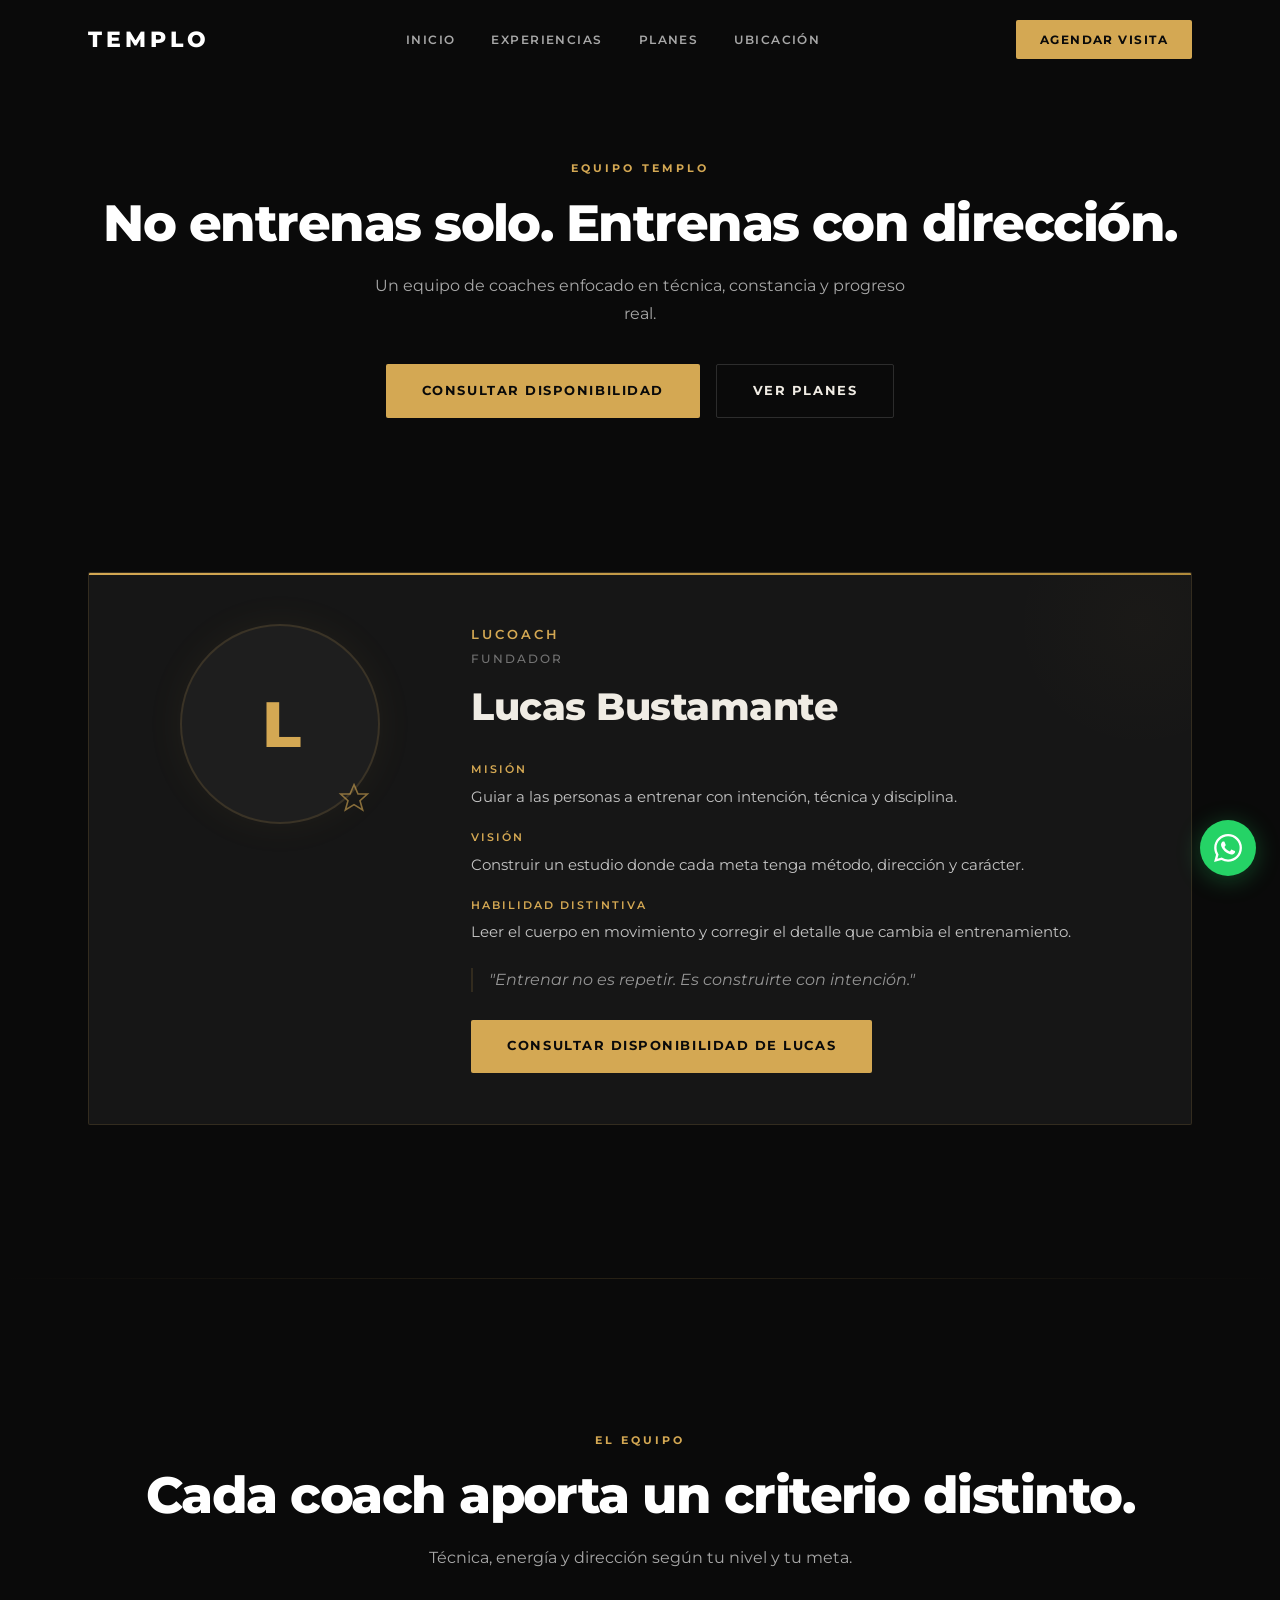
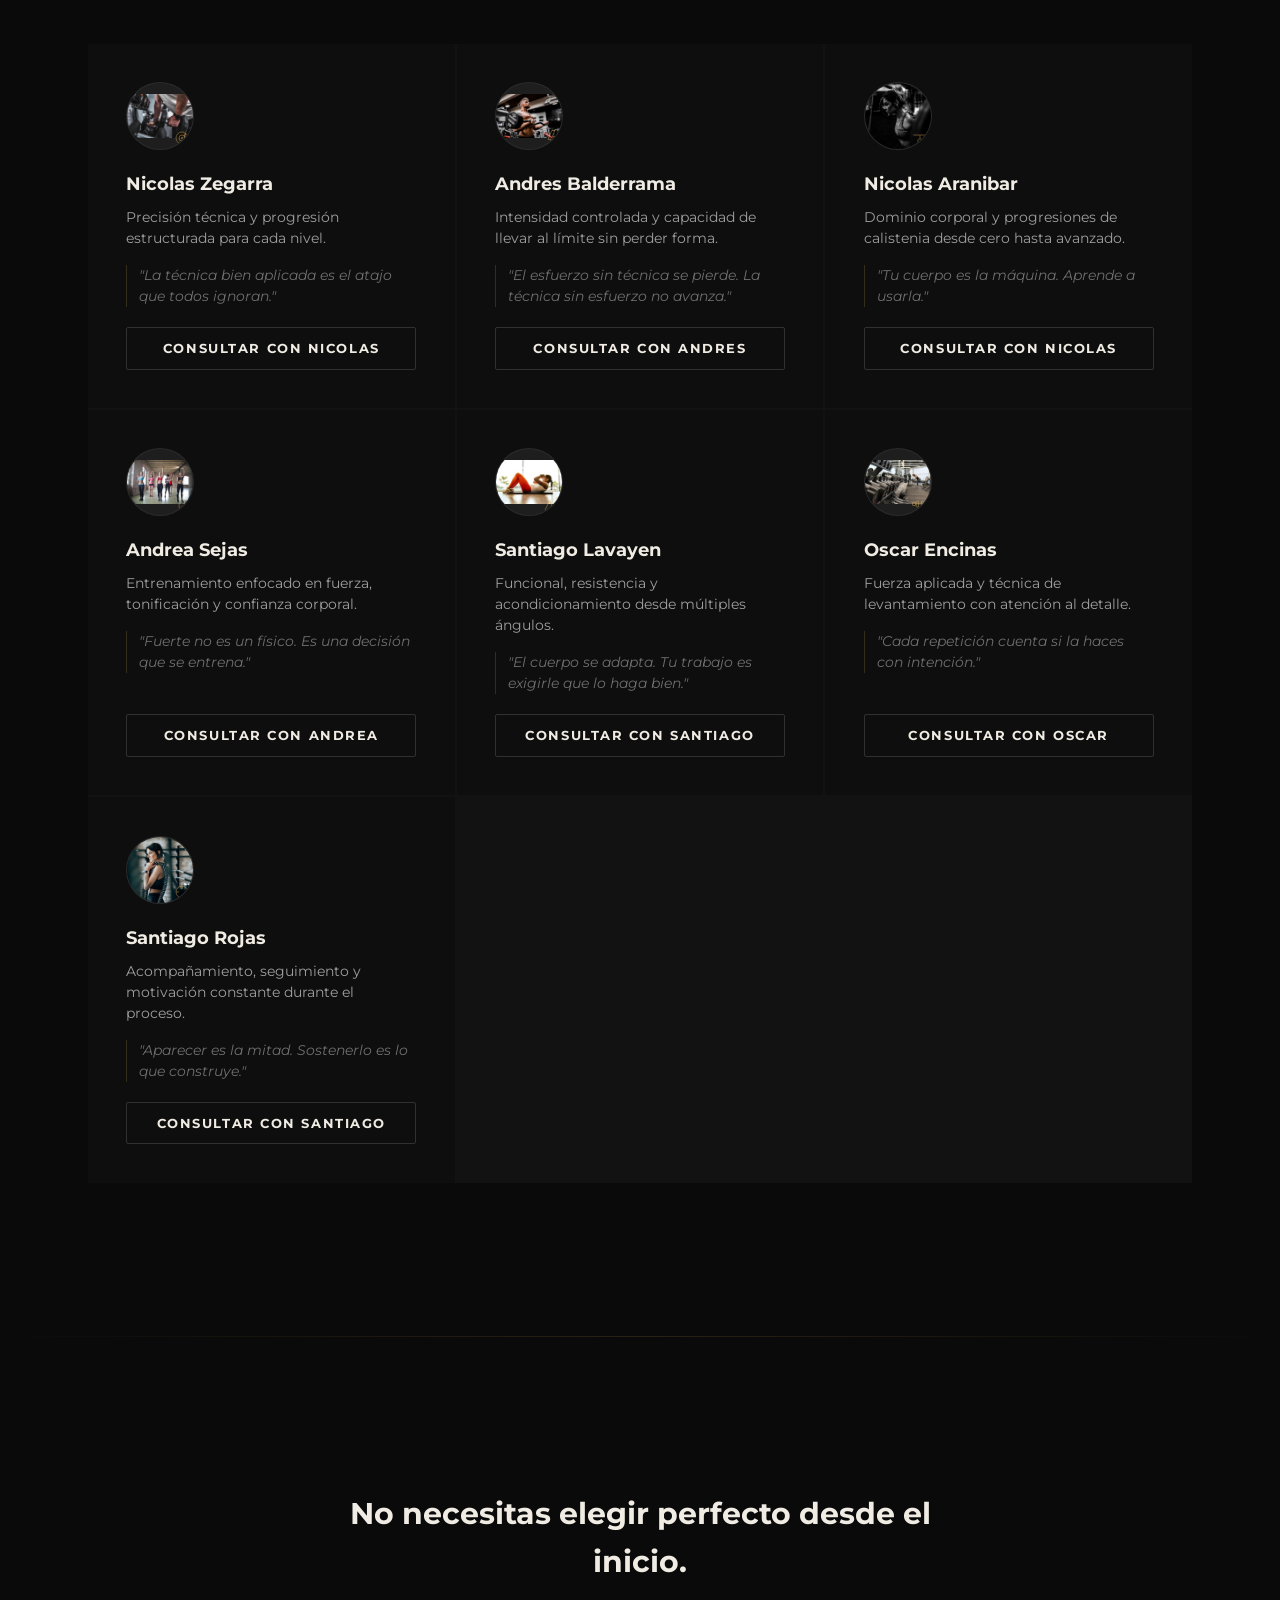
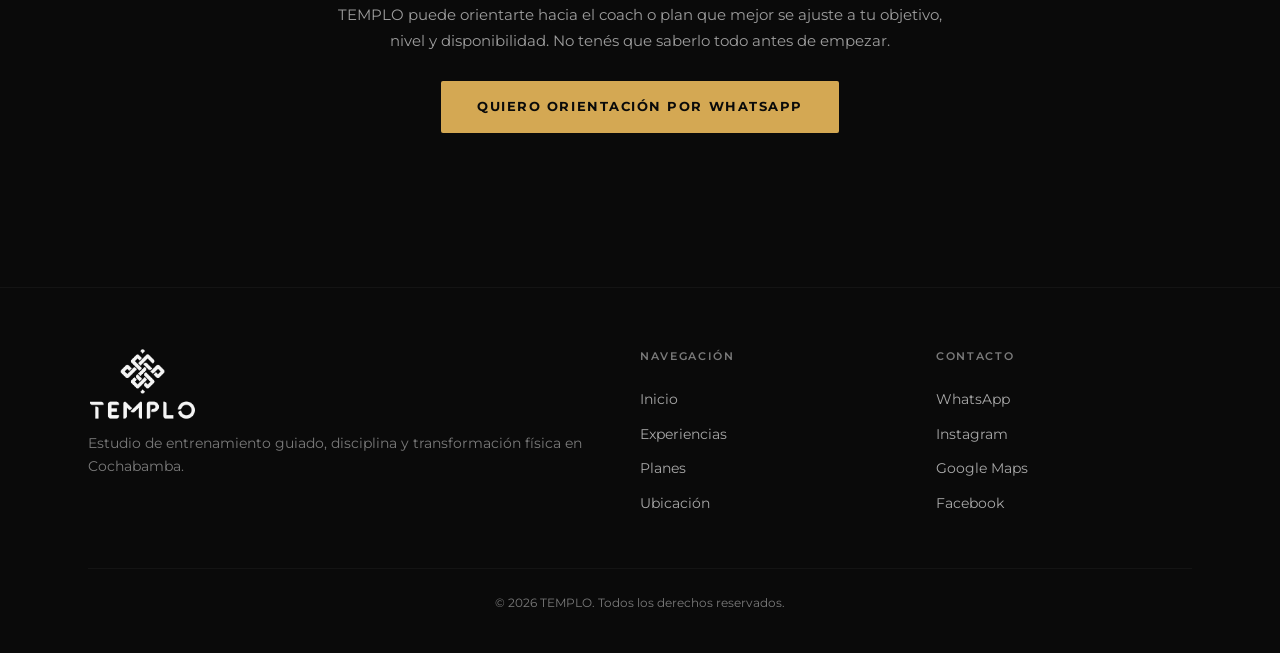
==== coaches/index.html @ c285958f "Phase 2B: create /coaches/ page, compress homepage coaches into teaser - Created coaches/index.html " ====
<!DOCTYPE html>
<html lang="es">
<head>
  <meta charset="UTF-8">
  <meta name="viewport" content="width=device-width, initial-scale=1.0">
  <title>TEMPLO — Coaches y Equipo de Entrenamiento en Cochabamba</title>
  <meta name="description" content="Conoce al equipo de coaches de TEMPLO: guía, técnica y entrenamiento con dirección para Power Plate, calistenia, fuerza y programas enfocados en Cochabamba.">
  <meta property="og:title" content="TEMPLO — Coaches y Equipo de Entrenamiento en Cochabamba">
  <meta property="og:description" content="Guía, técnica y entrenamiento con dirección. Conoce al equipo de coaches de TEMPLO en Cochabamba.">
  <meta property="og:type" content="website">
  <meta property="og:image" content="../assets/BUDDHA-og.webp">
  <meta property="og:url" content="https://templo-website-qbw5.vercel.app/coaches/">
  <meta name="theme-color" content="#0a0a0a">
  <link rel="icon" href="../assets/favicon.ico" sizes="any">
  <link rel="icon" type="image/png" sizes="32x32" href="../assets/favicon-32.png?v=3">
  <link rel="icon" type="image/png" sizes="16x16" href="../assets/favicon-16.png?v=3">
  <link rel="icon" type="image/svg+xml" href="../assets/favicon.svg?v=3">
  <link rel="apple-touch-icon" sizes="180x180" href="../assets/apple-touch-icon.png?v=3">
  <link rel="preconnect" href="https://fonts.googleapis.com">
  <link rel="preconnect" href="https://fonts.gstatic.com" crossorigin>
  <link href="https://fonts.googleapis.com/css2?family=Montserrat:wght@300;400;500;600;700;800;900&display=swap" rel="stylesheet">
  <link rel="stylesheet" href="../styles.css">
  <link rel="stylesheet" href="coaches.css">
  <link rel="canonical" href="https://templo-website-qbw5.vercel.app/coaches/">
</head>
<body>

  <!-- ========== NAVIGATION ========== -->
  <nav class="nav" id="nav">
    <div class="nav__inner">
      <a href="../" class="nav__brand" aria-label="TEMPLO inicio">TEMPLO</a>
      <div class="nav__links" id="navLinks">
        <a href="../" class="nav__link">Inicio</a>
        <a href="../experiencias/" class="nav__link">Experiencias</a>
        <a href="../#plans" class="nav__link">Planes</a>
        <a href="../#location" class="nav__link">Ubicación</a>
      </div>
      <a href="https://wa.me/59172001680?text=Hola%2C%20me%20interesa%20conocer%20al%20equipo%20de%20coaches%20de%20TEMPLO.%20%C2%BFMe%20pueden%20orientar%3F" class="nav__cta" target="_blank" rel="noopener" data-cta="nav-whatsapp">Agendar Visita</a>
      <button class="nav__toggle" id="navToggle" aria-label="Abrir menú" aria-expanded="false"><span></span><span></span><span></span></button>
    </div>
  </nav>
  <div class="mobile-menu" id="mobileMenu" role="dialog" aria-label="Menú de navegación">
    <a href="../" class="mobile-menu__link">Inicio</a>
    <a href="../experiencias/" class="mobile-menu__link">Experiencias</a>
    <a href="../#plans" class="mobile-menu__link">Planes</a>
    <a href="../#location" class="mobile-menu__link">Ubicación</a>
    <a href="https://wa.me/59172001680?text=Hola%2C%20me%20interesa%20conocer%20al%20equipo%20de%20coaches%20de%20TEMPLO.%20%C2%BFMe%20pueden%20orientar%3F" class="mobile-menu__cta" target="_blank" rel="noopener" data-cta="mobile-menu-whatsapp">Agendar Visita</a>
  </div>

  <!-- ========== PAGE HERO ========== -->
  <section class="coaches-hero">
    <div class="container">
      <span class="section-label">EQUIPO TEMPLO</span>
      <h1 class="section-title">No entrenas solo. Entrenas con dirección.</h1>
      <p class="section-sub" style="margin:0 auto;">Un equipo de coaches enfocado en técnica, constancia y progreso real.</p>
      <div class="coaches-hero__actions">
        <a href="https://wa.me/59172001680?text=Hola%2C%20me%20interesa%20consultar%20disponibilidad%20en%20TEMPLO.%20%C2%BFMe%20pueden%20orientar%3F" class="btn btn--primary" target="_blank" rel="noopener">Consultar disponibilidad</a>
        <a href="../#plans" class="btn btn--ghost">Ver planes</a>
      </div>
    </div>
  </section>

  <!-- ========== FOUNDER — LUCAS ========== -->
  <section class="founder-section" id="founder">
    <div class="container">
      <div class="founder-card">
        <div class="founder-card__portrait">
          <div class="founder-card__portrait-inner">
            <span class="founder-card__initial">L</span>
            <div class="founder-card__specialty-icon"><!-- filled by JS --></div>
          </div>
        </div>
        <div class="founder-card__body">
          <div class="founder-card__alias">Lucoach</div>
          <div class="founder-card__role">Fundador</div>
          <h2 class="founder-card__name">Lucas Bustamante</h2>
          <div class="founder-card__fields">
            <div class="founder-card__field">
              <div class="founder-card__field-label">Misión</div>
              <p class="founder-card__field-text">Guiar a las personas a entrenar con intención, técnica y disciplina.</p>
            </div>
            <div class="founder-card__field">
              <div class="founder-card__field-label">Visión</div>
              <p class="founder-card__field-text">Construir un estudio donde cada meta tenga método, dirección y carácter.</p>
            </div>
            <div class="founder-card__field">
              <div class="founder-card__field-label">Habilidad distintiva</div>
              <p class="founder-card__field-text">Leer el cuerpo en movimiento y corregir el detalle que cambia el entrenamiento.</p>
            </div>
          </div>
          <blockquote class="founder-card__quote">"Entrenar no es repetir. Es construirte con intención."</blockquote>
          <a href="https://wa.me/59172001680?text=Hola%2C%20me%20interesa%20recibir%20orientaci%C3%B3n%20en%20TEMPLO.%20%C2%BFMe%20pueden%20ayudar%20con%20la%20disponibilidad%20de%20Lucas%3F" class="btn btn--primary founder-card__cta" target="_blank" rel="noopener" data-cta="founder-whatsapp">Consultar disponibilidad de Lucas</a>
        </div>
      </div>
    </div>
  </section>

  <!-- ========== TEAM GRID ========== -->
  <section class="team-section" id="equipo">
    <div class="container">
      <div class="section-header section-header--center">
        <span class="section-label">El equipo</span>
        <h2 class="section-title">Cada coach aporta un criterio distinto.</h2>
        <p class="section-sub">Técnica, energía y dirección según tu nivel y tu meta.</p>
      </div>
      <div class="team-grid" id="teamGrid">
        <!-- Rendered by JS -->
      </div>
    </div>
  </section>

  <!-- ========== GUIDANCE BLOCK ========== -->
  <section class="guidance-block">
    <div class="container">
      <div class="guidance-block__inner">
        <h3 class="guidance-block__title">No necesitas elegir perfecto desde el inicio.</h3>
        <p class="guidance-block__text">TEMPLO puede orientarte hacia el coach o plan que mejor se ajuste a tu objetivo, nivel y disponibilidad. No tenés que saberlo todo antes de empezar.</p>
        <a href="https://wa.me/59172001680?text=Hola%2C%20necesito%20orientaci%C3%B3n%20para%20elegir%20coach%20y%20plan%20en%20TEMPLO.%20%C2%BFMe%20pueden%20ayudar%3F" class="btn btn--primary" target="_blank" rel="noopener" data-cta="guidance-whatsapp">Quiero orientación por WhatsApp</a>
      </div>
    </div>
  </section>

  <!-- ========== FOOTER ========== -->
  <footer class="footer">
    <div class="container">
      <div class="footer__grid">
        <div class="footer__brand">
          <img src="../assets/logo-templo-full-white-tight.webp" alt="TEMPLO" class="footer__logo-img">
          <p class="footer__tagline">Estudio de entrenamiento guiado, disciplina y transformación física en Cochabamba.</p>
        </div>
        <div class="footer__nav">
          <h4>Navegación</h4>
          <a href="../">Inicio</a>
          <a href="../experiencias/">Experiencias</a>
          <a href="../#plans">Planes</a>
          <a href="../#location">Ubicación</a>
        </div>
        <div class="footer__contact">
          <h4>Contacto</h4>
          <a href="https://wa.me/59172001680?text=Hola%2C%20me%20interesa%20entrenar%20en%20TEMPLO.%20%C2%BFMe%20pueden%20dar%20informaci%C3%B3n%3F" target="_blank" rel="noopener">WhatsApp</a>
          <a href="https://www.instagram.com/templo.bol/" target="_blank" rel="noopener">Instagram</a>
          <a href="https://maps.google.com/?q=Ciclovia+casi+Av+Simon+Lopez+Cochabamba+Bolivia" target="_blank" rel="noopener">Google Maps</a>
          <a href="https://www.facebook.com/templo.bol" target="_blank" rel="noopener">Facebook</a>
        </div>
      </div>
      <div class="footer__bottom"><p>&copy; 2026 TEMPLO. Todos los derechos reservados.</p></div>
    </div>
  </footer>

  <a href="https://wa.me/59172001680?text=Hola%2C%20me%20interesa%20entrenar%20en%20TEMPLO.%20%C2%BFMe%20pueden%20dar%20informaci%C3%B3n%3F" class="whatsapp-float" target="_blank" rel="noopener" aria-label="Contactar por WhatsApp" data-cta="floating-whatsapp">
    <svg width="28" height="28" viewBox="0 0 24 24" fill="currentColor"><path d="M17.472 14.382c-.297-.149-1.758-.867-2.03-.967-.273-.099-.471-.148-.67.15-.197.297-.767.966-.94 1.164-.173.199-.347.223-.644.075-.297-.15-1.255-.463-2.39-1.475-.883-.788-1.48-1.761-1.653-2.059-.173-.297-.018-.458.13-.606.134-.133.298-.347.446-.52.149-.174.198-.298.298-.497.099-.198.05-.371-.025-.52-.075-.149-.669-1.612-.916-2.207-.242-.579-.487-.5-.669-.51-.173-.008-.371-.01-.57-.01-.198 0-.52.074-.792.372-.272.297-1.04 1.016-1.04 2.479 0 1.462 1.065 2.875 1.213 3.074.149.198 2.096 3.2 5.077 4.487.709.306 1.262.489 1.694.625.712.227 1.36.195 1.871.118.571-.085 1.758-.719 2.006-1.413.248-.694.248-1.289.173-1.413-.074-.124-.272-.198-.57-.347m-5.421 7.403h-.004a9.87 9.87 0 01-5.031-1.378l-.361-.214-3.741.982.998-3.648-.235-.374a9.86 9.86 0 01-1.51-5.26c.001-5.45 4.436-9.884 9.888-9.884 2.64 0 5.122 1.03 6.988 2.898a9.825 9.825 0 012.893 6.994c-.003 5.45-4.437 9.884-9.885 9.884m8.413-18.297A11.815 11.815 0 0012.05 0C5.495 0 .16 5.335.157 11.892c0 2.096.547 4.142 1.588 5.945L.057 24l6.305-1.654a11.882 11.882 0 005.683 1.448h.005c6.554 0 11.89-5.335 11.893-11.893a11.821 11.821 0 00-3.48-8.413z"/></svg>
  </a>

  <script src="coaches.js"></script>
</body>
</html>
---- styles.css ----
/* ========================================
   TEMPLO — Boutique Fitness Studio
   Dark premium | Gold energy | Mobile-first
   ======================================== */

/* ---------- RESET & BASE ---------- */
*, *::before, *::after {
  margin: 0;
  padding: 0;
  box-sizing: border-box;
}

:root {
  --black: #0a0a0a;
  --dark: #0e0e0e;
  --dark-2: #161616;
  --dark-3: #1e1e1e;
  --gray: #7a7a7a;
  --gray-light: #a8a8a8;
  --white: #f0ece4;
  --white-pure: #ffffff;

  /* Gold / Amber accent system */
  --accent: #d4a853;
  --accent-light: #f2c76b;
  --accent-hot: #ffcc4d;
  --accent-dark: #b08a3a;
  --accent-glow: rgba(212, 168, 83, 0.18);
  --accent-subtle: rgba(212, 168, 83, 0.06);
  --accent-gradient: linear-gradient(135deg, rgba(212,168,83,0.22), rgba(10,10,10,0.72));
  --accent-border: rgba(212, 168, 83, 0.15);

  /* Typography system:
     Montserrat = display + body (unified)
     NOTE: Dharma font file/import is still pending.
     If a licensed Dharma .woff2 is added later,
     wire it via @font-face and update --font-display. */
  --font-display: 'Montserrat', -apple-system, BlinkMacSystemFont, sans-serif;
  --font-body: 'Montserrat', -apple-system, BlinkMacSystemFont, sans-serif;

  --section-pad: clamp(80px, 12vw, 160px);
  --container-max: 1200px;
  --gap: clamp(16px, 2vw, 32px);

  --ease: cubic-bezier(0.25, 0.1, 0.25, 1);
  --ease-out: cubic-bezier(0.16, 1, 0.3, 1);

  /* Motion system */
  --motion-fast: 180ms;
  --motion-med: 320ms;
  --motion-slow: 700ms;
  --motion-ease: cubic-bezier(0.16, 1, 0.3, 1);
}

/* Reduced motion accessibility */
@media (prefers-reduced-motion: reduce) {
  *,
  *::before,
  *::after {
    animation-duration: 0.001ms !important;
    animation-iteration-count: 1 !important;
    transition-duration: 0.001ms !important;
    scroll-behavior: auto !important;
  }
}

html {
  scroll-behavior: smooth;
  font-size: 16px;
  -webkit-font-smoothing: antialiased;
  overflow-x: hidden;
  -moz-osx-font-smoothing: grayscale;
}

body {
  font-family: var(--font-body);
  background: var(--black);
  color: var(--white);
  line-height: 1.6;
  overflow-x: hidden;
}

img {
  max-width: 100%;
  height: auto;
  display: block;
}

a {
  color: inherit;
  text-decoration: none;
}

.container {
  max-width: var(--container-max);
  margin: 0 auto;
  padding: 0 clamp(20px, 5vw, 48px);
}

/* ---------- BUTTONS ---------- */
.btn {
  display: inline-flex;
  align-items: center;
  justify-content: center;
  font-family: var(--font-body);
  font-size: 0.8rem;
  font-weight: 700;
  letter-spacing: 0.12em;
  text-transform: uppercase;
  padding: 16px 36px;
  border-radius: 2px;
  transition: all 0.35s var(--ease);
  cursor: pointer;
  border: none;
  white-space: nowrap;
  position: relative;
}

.btn--primary {
  background: var(--accent);
  color: var(--black);
}

.btn--primary:hover {
  background: var(--accent-light);
  transform: translateY(-2px);
  box-shadow: 0 8px 32px var(--accent-glow);
}

.btn--ghost {
  background: transparent;
  color: var(--white);
  border: 1px solid rgba(255,255,255,0.14);
}

.btn--ghost:hover {
  border-color: var(--accent);
  color: var(--accent);
  background: var(--accent-subtle);
}

.btn--outline-gold {
  background: transparent;
  color: var(--accent);
  border: 1px solid rgba(212,168,83,0.35);
}

.btn--outline-gold:hover {
  border-color: var(--accent);
  background: rgba(212,168,83,0.08);
  transform: translateY(-2px);
  box-shadow: 0 6px 24px rgba(212,168,83,0.12);
}

/* Activity reel CTA */
.activity-reel__cta {
  text-align: center;
  padding-top: clamp(24px, 3vw, 40px);
}

.btn--full {
  width: 100%;
}

.btn--large {
  padding: 20px 48px;
  font-size: 0.9rem;
}

/* ---------- SECTION HEADERS ---------- */
.section-label {
  display: block;
  font-size: 0.68rem;
  font-weight: 700;
  letter-spacing: 0.28em;
  text-transform: uppercase;
  color: var(--accent);
  margin-bottom: 18px;
}

.section-title {
  font-family: var(--font-display);
  font-size: clamp(2rem, 4.5vw, 3.2rem);
  font-weight: 800;
  line-height: 1.1;
  letter-spacing: -0.03em;
  margin-bottom: 20px;
  color: var(--white-pure);
}

.section-sub {
  font-size: 1rem;
  color: var(--gray-light);
  max-width: 560px;
  line-height: 1.75;
}

.section-header {
  margin-bottom: clamp(48px, 6vw, 72px);
}

.section-header--center {
  text-align: center;
}

.section-header--center .section-sub {
  margin-left: auto;
  margin-right: auto;
}

/* ========================================
   NAVIGATION — text-only brand
   ======================================== */
.nav {
  position: fixed;
  top: 0;
  left: 0;
  right: 0;
  z-index: 1000;
  padding: 20px 0;
  transition: all 0.4s var(--ease);
}

.nav--scrolled {
  background: rgba(10, 10, 10, 0.97);
  backdrop-filter: blur(24px);
  -webkit-backdrop-filter: blur(24px);
  padding: 14px 0;
  border-bottom: 1px solid var(--accent-border);
}

.nav__inner {
  max-width: var(--container-max);
  margin: 0 auto;
  padding: 0 clamp(20px, 5vw, 48px);
  display: flex;
  align-items: center;
  justify-content: space-between;
}

/* Text-only TEMPLO brand */
.nav__brand {
  font-family: var(--font-display);
  font-size: 1.4rem;
  font-weight: 800;
  letter-spacing: 0.18em;
  text-transform: uppercase;
  color: var(--white-pure);
  transition: color 0.3s var(--ease);
}

.nav__brand:hover {
  color: var(--accent);
}

.nav__links {
  display: flex;
  gap: 36px;
}

.nav__link {
  font-size: 0.75rem;
  font-weight: 600;
  letter-spacing: 0.12em;
  text-transform: uppercase;
  color: var(--gray-light);
  transition: color 0.3s var(--ease);
  position: relative;
}

.nav__link::after {
  content: '';
  position: absolute;
  bottom: -4px;
  left: 0;
  width: 0;
  height: 1px;
  background: var(--accent);
  transition: width 0.3s var(--ease);
}

.nav__link:hover {
  color: var(--white-pure);
}

.nav__link:hover::after {
  width: 100%;
}

.nav__cta {
  font-size: 0.75rem;
  font-weight: 700;
  letter-spacing: 0.12em;
  text-transform: uppercase;
  color: var(--black);
  background: var(--accent);
  padding: 10px 24px;
  border-radius: 2px;
  transition: all 0.3s var(--ease);
}

.nav__cta:hover {
  background: var(--accent-light);
  box-shadow: 0 4px 20px var(--accent-glow);
}

.nav__toggle {
  display: none;
  flex-direction: column;
  gap: 5px;
  background: none;
  border: none;
  cursor: pointer;
  padding: 4px;
}

.nav__toggle span {
  width: 24px;
  height: 1.5px;
  background: var(--white);
  transition: all 0.3s var(--ease);
  transform-origin: center;
}

.nav__toggle--active span:nth-child(1) {
  transform: rotate(45deg) translate(4px, 4px);
}
.nav__toggle--active span:nth-child(2) {
  opacity: 0;
}
.nav__toggle--active span:nth-child(3) {
  transform: rotate(-45deg) translate(4px, -4px);
}

/* Mobile Menu */
.mobile-menu {
  display: none;
  position: fixed;
  top: 0;
  left: 0;
  right: 0;
  bottom: 0;
  background: rgba(10, 10, 10, 0.98);
  z-index: 999;
  flex-direction: column;
  align-items: center;
  justify-content: center;
  gap: 32px;
  opacity: 0;
  pointer-events: none;
  transition: opacity 0.35s var(--ease);
}

.mobile-menu--open {
  opacity: 1;
  pointer-events: all;
}

.mobile-menu__link {
  font-family: var(--font-display);
  font-size: 1.5rem;
  font-weight: 700;
  color: var(--white);
  transition: color 0.3s;
}

.mobile-menu__link:hover {
  color: var(--accent);
}

.mobile-menu__cta {
  margin-top: 20px;
  background: var(--accent);
  color: var(--black);
  padding: 14px 36px;
  font-weight: 700;
  letter-spacing: 0.12em;
  text-transform: uppercase;
  font-size: 0.85rem;
  border-radius: 2px;
  transition: all 0.3s var(--ease);
}

.mobile-menu__cta:hover {
  background: var(--accent-light);
}

@media (max-width: 768px) {
  .nav__links,
  .nav__cta {
    display: none;
  }
  .nav__toggle {
    display: flex;
  }
  .nav__brand {
    font-size: 1.2rem;
  }
  .mobile-menu {
    display: flex;
  }
}

/* ========================================
   HERO
   ======================================== */
.hero {
  position: relative;
  min-height: 100svh;
  min-height: 100vh;
  display: flex;
  align-items: center;
  justify-content: flex-start;
  overflow: hidden;
}

.hero__bg {
  position: absolute;
  inset: 0;
  z-index: 0;
  /* Subtle parallax container */
  will-change: transform;
}

.hero__bg picture {
  position: absolute;
  inset: 0;
  width: 100%;
  height: 100%;
}

.hero__img {
  width: 100%;
  height: 100%;
  object-fit: cover;
  object-position: 62% center;
  filter: saturate(0.8) contrast(1.15);
  background: linear-gradient(135deg, #1a1a1a 0%, #0a0a0a 50%, #1a1a1a 100%);
  /* Cinematic scale settle on load */
  transform: scale(1.04);
  animation: heroSettle 3s 0.5s var(--motion-ease) forwards;
}

@keyframes heroSettle {
  to {
    transform: scale(1);
  }
}

/* Gold-tinted overlay for cinematic warmth */
.hero__overlay {
  position: absolute;
  inset: 0;
  background:
    linear-gradient(90deg, rgba(5,5,5,0.94) 0%, rgba(5,5,5,0.55) 40%, rgba(5,5,5,0.1) 70%, rgba(5,5,5,0.6) 100%),
    linear-gradient(to bottom, rgba(10,10,10,0.1) 0%, rgba(10,10,10,0.35) 50%, rgba(10,10,10,0.95) 100%),
    linear-gradient(135deg, rgba(212,168,83,0.06) 0%, transparent 50%);
  /* Subtle atmospheric drift */
  animation: overlayDrift 12s ease-in-out infinite alternate;
}

@keyframes overlayDrift {
  0% {
    background-position: 0% 0%;
  }
  100% {
    background-position: 2% 1%;
  }
}

.hero__content {
  position: relative;
  z-index: 1;
  text-align: left;
  max-width: 700px;
  padding: 0 clamp(24px, 7vw, 96px);
}

.hero__tag {
  font-size: 0.7rem;
  font-weight: 700;
  letter-spacing: 0.35em;
  text-transform: uppercase;
  color: var(--accent);
  margin-bottom: 28px;
  opacity: 0;
  transform: translateY(20px);
  animation: fadeUp 0.8s 0.2s var(--ease-out) forwards;
}

.hero__title {
  font-family: var(--font-display);
  font-size: clamp(2.4rem, 6vw, 4.4rem);
  font-weight: 900;
  letter-spacing: -0.03em;
  line-height: 1.08;
  margin-bottom: 28px;
  opacity: 0;
  transform: translateY(30px);
  animation: fadeUp 0.8s 0.4s var(--ease-out) forwards;
  color: var(--white-pure);
}

.hero__title--accent {
  color: var(--accent);
}

.hero__sub {
  font-size: clamp(1rem, 2vw, 1.1rem);
  color: var(--gray-light);
  line-height: 1.75;
  margin-bottom: 40px;
  max-width: 520px;
  opacity: 0;
  transform: translateY(20px);
  animation: fadeUp 0.8s 0.6s var(--ease-out) forwards;
}

.hero__actions {
  display: flex;
  gap: 16px;
  justify-content: flex-start;
  flex-wrap: wrap;
  opacity: 0;
  transform: translateY(20px);
  animation: fadeUp 0.8s 0.8s var(--ease-out) forwards;
}

.hero__scroll {
  position: absolute;
  bottom: 40px;
  left: 50%;
  transform: translateX(-50%);
  display: flex;
  flex-direction: column;
  align-items: center;
  z-index: 1;
  opacity: 0;
  animation: fadeUp 0.8s 1.2s var(--ease-out) forwards;
}

.hero__scroll-line {
  width: 1px;
  height: 48px;
  background: linear-gradient(to bottom, var(--accent), transparent);
  animation: scrollPulse 2.5s infinite;
}

@keyframes fadeUp {
  to {
    opacity: 1;
    transform: translateY(0);
  }
}

@keyframes scrollPulse {
  0%, 100% { opacity: 0.3; }
  50% { opacity: 1; }
}

@media (max-width: 900px) {
  .hero__content {
    text-align: center;
    margin: 0 auto;
  }
  .hero__sub {
    margin-left: auto;
    margin-right: auto;
  }
  .hero__actions {
    justify-content: center;
  }
}

/* ========================================
   POSITIONING
   ======================================== */
.positioning {
  padding: clamp(48px, 7vw, 96px) 0;
  border-bottom: 1px solid rgba(255,255,255,0.03);
  position: relative;
}

.positioning::after {
  content: '';
  position: absolute;
  bottom: 0;
  left: 50%;
  transform: translateX(-50%);
  width: 60px;
  height: 1px;
  background: var(--accent);
}

.positioning__quote {
  text-align: center;
  max-width: 680px;
  margin: 0 auto;
}

.positioning__quote p {
  font-family: var(--font-display);
  font-size: clamp(1.4rem, 3.2vw, 2.2rem);
  line-height: 1.4;
  font-weight: 600;
  color: var(--white);
  letter-spacing: -0.01em;
}

/* ========================================
   COMMUNITY METRICS — Social Proof
   ======================================== */
.metrics {
  padding: clamp(32px, 5vw, 64px) 0;
  background: var(--dark);
  position: relative;
  overflow: hidden;
}

.metrics::before {
  content: '';
  position: absolute;
  top: 0;
  left: 0;
  right: 0;
  height: 1px;
  background: linear-gradient(90deg, transparent, var(--accent-border), transparent);
}

.metrics__grid {
  display: grid;
  grid-template-columns: repeat(4, 1fr);
  gap: 2px;
  text-align: center;
}

.metrics__item {
  padding: clamp(24px, 3vw, 40px);
  background: var(--dark-2);
  transition: all var(--motion-med) var(--ease);
  position: relative;
  overflow: hidden;
}

.metrics__item::before {
  content: '';
  position: absolute;
  top: 0;
  left: 0;
  width: 100%;
  height: 2px;
  background: linear-gradient(90deg, var(--accent-dark), var(--accent));
  transform: scaleX(0);
  transition: transform var(--motion-slow) var(--ease-out);
}

.metrics__item:hover::before {
  transform: scaleX(1);
}

.metrics__item:hover {
  background: var(--dark-3);
}

.metrics__number {
  display: block;
  font-family: var(--font-display);
  font-size: clamp(2rem, 4vw, 3.2rem);
  font-weight: 900;
  color: var(--accent);
  line-height: 1;
  margin-bottom: 8px;
  letter-spacing: -0.02em;
}

.metrics__label {
  font-size: 0.68rem;
  font-weight: 600;
  letter-spacing: 0.2em;
  text-transform: uppercase;
  color: var(--gray-light);
}

@media (max-width: 600px) {
  .metrics__grid {
    grid-template-columns: repeat(2, 1fr);
  }
}

/* ========================================
   ACTIVITY REEL — "Así se vive TEMPLO"
   Premium horizontal photo marquee
   ======================================== */
.activity-reel {
  padding: clamp(60px, 8vw, 100px) 0;
  position: relative;
  overflow: hidden;
  background: var(--dark);
}

.activity-reel::before {
  content: '';
  position: absolute;
  top: 0;
  left: 0;
  right: 0;
  height: 1px;
  background: linear-gradient(90deg, transparent, var(--accent-border), transparent);
}

.activity-reel::after {
  content: '';
  position: absolute;
  bottom: 0;
  left: 0;
  right: 0;
  height: 1px;
  background: linear-gradient(90deg, transparent, var(--accent-border), transparent);
}

.activity-reel__inner {
  display: grid;
  grid-template-columns: 1fr 2fr;
  gap: clamp(40px, 6vw, 80px);
  align-items: center;
}

.activity-reel__content {
  position: relative;
  z-index: 2;
}

.activity-reel__content .section-sub {
  margin-top: 8px;
}

/* Viewport: clips the scrolling track */
.activity-reel__viewport {
  overflow: hidden;
  position: relative;
  mask-image: linear-gradient(
    to right,
    transparent 0%,
    black 8%,
    black 92%,
    transparent 100%
  );
  -webkit-mask-image: linear-gradient(
    to right,
    transparent 0%,
    black 8%,
    black 92%,
    transparent 100%
  );
}

/* Track: infinite horizontal scroll */
.activity-reel__track {
  display: flex;
  gap: 12px;
  animation: reelScroll 40s linear infinite;
  width: max-content;
}

.activity-reel__track:hover {
  animation-play-state: paused;
}

@keyframes reelScroll {
  0% {
    transform: translateX(0);
  }
  100% {
    transform: translateX(-50%);
  }
}

/* Individual photo card */
.activity-reel__card {
  position: relative;
  flex-shrink: 0;
  width: clamp(200px, 22vw, 280px);
  aspect-ratio: 4/5;
  overflow: hidden;
  border-radius: 3px;
  background: var(--dark-3);
  cursor: pointer;
  transition: transform var(--motion-med) var(--ease), box-shadow var(--motion-med) var(--ease);
}

.activity-reel__card:hover {
  transform: scale(1.03);
  box-shadow: 0 8px 32px rgba(0, 0, 0, 0.4);
}

.activity-reel__card img {
  width: 100%;
  height: 100%;
  object-fit: cover;
  transition: transform 0.8s var(--ease-out), filter 0.6s var(--ease);
  filter: saturate(0.85) contrast(1.1);
}

.activity-reel__card:hover img {
  transform: scale(1.08);
  filter: saturate(1) contrast(1.15);
}

/* Dark gold overlay */
.activity-reel__overlay {
  position: absolute;
  inset: 0;
  background: linear-gradient(
    to bottom,
    rgba(10, 10, 10, 0.1) 0%,
    rgba(10, 10, 10, 0.3) 50%,
    rgba(10, 10, 10, 0.75) 100%
  ),
  linear-gradient(135deg, rgba(212, 168, 83, 0.08) 0%, transparent 60%);
  pointer-events: none;
  transition: background var(--motion-med) var(--ease);
}

.activity-reel__card:hover .activity-reel__overlay {
  background: linear-gradient(
    to bottom,
    rgba(10, 10, 10, 0.05) 0%,
    rgba(10, 10, 10, 0.2) 50%,
    rgba(10, 10, 10, 0.65) 100%
  ),
  linear-gradient(135deg, rgba(212, 168, 83, 0.15) 0%, transparent 60%);
}

/* Gold label at bottom */
.activity-reel__label {
  position: absolute;
  bottom: clamp(12px, 1.5vw, 18px);
  left: clamp(12px, 1.5vw, 18px);
  font-family: var(--font-display);
  font-size: 0.6rem;
  font-weight: 700;
  letter-spacing: 0.22em;
  text-transform: uppercase;
  color: var(--accent);
  z-index: 1;
  opacity: 0.7;
  transition: opacity var(--motion-med) var(--ease), transform var(--motion-med) var(--ease);
}

.activity-reel__card:hover .activity-reel__label {
  opacity: 1;
  transform: translateY(-2px);
}

/* Gold corner accent on hover */
.activity-reel__card::after {
  content: '';
  position: absolute;
  top: 0;
  right: 0;
  width: 50px;
  height: 50px;
  background: linear-gradient(225deg, rgba(212, 168, 83, 0.18) 0%, transparent 60%);
  opacity: 0;
  transition: opacity var(--motion-med) var(--ease);
  pointer-events: none;
  z-index: 1;
}

.activity-reel__card:hover::after {
  opacity: 1;
}

/* Reduced motion: stop animation */
@media (prefers-reduced-motion: reduce) {
  .activity-reel__track {
    animation: none !important;
    flex-wrap: wrap;
    justify-content: center;
    gap: 12px;
  }
  .activity-reel__viewport {
    mask-image: none;
    -webkit-mask-image: none;
  }
}

/* Mobile: stacked layout, horizontal swipe */
@media (max-width: 900px) {
  .activity-reel__inner {
    grid-template-columns: 1fr;
    gap: 32px;
  }

  .activity-reel__content {
    text-align: center;
  }

  .activity-reel__content .section-sub {
    margin-left: auto;
    margin-right: auto;
  }

  .activity-reel__card {
    width: clamp(160px, 45vw, 220px);
    aspect-ratio: 3/4;
  }
}

@media (max-width: 480px) {
  .activity-reel {
    padding: clamp(40px, 6vw, 60px) 0;
  }

  .activity-reel__card {
    width: clamp(140px, 42vw, 180px);
  }

  .activity-reel__track {
    gap: 8px;
  }
}

/* ========================================
   TRAINING EXPERIENCES — horizontal grid
   ======================================== */
.experiencias {
  padding: var(--section-pad) 0;
  position: relative;
}

.experiencias::before {
  content: '';
  position: absolute;
  top: 0;
  left: 0;
  right: 0;
  height: 1px;
  background: linear-gradient(90deg, transparent, var(--accent-border), transparent);
}

/* 3-column grid, 2 rows: 3 + 2 */
.experiencias__grid {
  display: grid;
  grid-template-columns: repeat(3, 1fr);
  gap: 2px;
  margin-bottom: 48px;
}

/* Row 2: center 2 cards */
.experiencias__grid .exp-card:nth-child(4) {
  grid-column: 1 / 2;
}
.experiencias__grid .exp-card:nth-child(5) {
  grid-column: 2 / 3;
}

/* Card: vertical layout in grid */
.exp-card {
  background: var(--dark);
  overflow: hidden;
  transition: all 0.5s var(--ease);
  position: relative;
  display: flex;
  flex-direction: column;
}

.exp-card:hover {
  background: var(--dark-2);
  border-color: rgba(212,168,83,0.12);
}

.exp-card__visual {
  position: relative;
  overflow: hidden;
  min-height: 180px;
}

.exp-card__visual img {
  width: 100%;
  height: 100%;
  object-fit: cover;
  transition: transform 0.8s var(--ease-out);
}

.exp-card:hover .exp-card__visual img {
  transform: scale(1.06);
}

/* Editorial placeholder panels */
.exp-panel {
  width: 100%;
  height: 100%;
  display: flex;
  flex-direction: column;
  justify-content: flex-end;
  padding: clamp(20px, 2.5vw, 32px);
  position: relative;
  background:
    linear-gradient(135deg, rgba(212,168,83,0.08) 0%, rgba(10,10,10,0.95) 100%),
    linear-gradient(to bottom, var(--dark-2) 0%, var(--dark-3) 100%);
  overflow: hidden;
}

.exp-panel::before {
  content: '';
  position: absolute;
  inset: 0;
  background: repeating-linear-gradient(
    -45deg,
    transparent,
    transparent 40px,
    rgba(212,168,83,0.02) 40px,
    rgba(212,168,83,0.02) 41px
  );
  pointer-events: none;
}

.exp-panel::after {
  content: '';
  position: absolute;
  top: 0;
  right: 0;
  width: 80px;
  height: 80px;
  background: linear-gradient(225deg, rgba(212,168,83,0.12) 0%, transparent 60%);
  pointer-events: none;
}

.exp-panel__number {
  font-family: var(--font-display);
  font-size: clamp(2.5rem, 4vw, 4rem);
  font-weight: 900;
  color: rgba(212, 168, 83, 0.08);
  line-height: 1;
  position: absolute;
  top: clamp(12px, 2vw, 20px);
  left: clamp(12px, 2vw, 20px);
  letter-spacing: -0.04em;
}

.exp-panel__label {
  font-family: var(--font-display);
  font-size: clamp(0.6rem, 0.9vw, 0.72rem);
  font-weight: 700;
  letter-spacing: 0.25em;
  text-transform: uppercase;
  color: var(--accent);
  position: relative;
  z-index: 1;
}

.exp-panel__line {
  width: 40px;
  height: 1px;
  background: var(--accent);
  margin-top: 12px;
  opacity: 0.4;
}

/* Power Plate panel */
.exp-card--premium .exp-panel {
  background:
    linear-gradient(135deg, rgba(212,168,83,0.14) 0%, rgba(10,10,10,0.92) 100%),
    linear-gradient(to bottom, var(--dark-2) 0%, var(--dark-3) 100%);
}

.exp-card--premium .exp-panel::after {
  width: 120px;
  height: 120px;
  background: linear-gradient(225deg, rgba(212,168,83,0.18) 0%, transparent 60%);
}

.exp-card__filter {
  position: absolute;
  inset: 0;
  background: linear-gradient(135deg, rgba(212,168,83,0.18) 0%, rgba(10,10,10,0.65) 100%);
  pointer-events: none;
  transition: background 0.6s var(--ease);
}

.exp-card:hover .exp-card__filter {
  background: linear-gradient(135deg, rgba(212,168,83,0.3) 0%, rgba(10,10,10,0.5) 100%);
}

/* ===== Service card panels: background images with dark/gold overlay ===== */
.exp-card__visual img {
  width: 100%;
  height: 100%;
  object-fit: cover;
  transition: transform 0.8s var(--ease-out), filter 0.6s var(--ease);
  filter: saturate(0.85) contrast(1.1);
}

.exp-card:hover .exp-card__visual img {
  transform: scale(1.06);
  filter: saturate(1) contrast(1.15);
}
/* ===== END Service card panels ===== */

.exp-card__body {
  display: flex;
  flex-direction: column;
  justify-content: center;
  padding: clamp(24px, 3vw, 40px);
  position: relative;
  flex: 1;
}

.exp-card__badge {
  position: absolute;
  top: 16px;
  right: 16px;
  background: var(--accent);
  color: var(--black);
  font-size: 0.58rem;
  font-weight: 700;
  letter-spacing: 0.16em;
  text-transform: uppercase;
  padding: 4px 10px;
  border-radius: 1px;
}

.exp-card__name {
  font-family: var(--font-display);
  font-size: clamp(1.2rem, 2vw, 1.6rem);
  font-weight: 800;
  text-transform: uppercase;
  letter-spacing: 0.04em;
  margin-bottom: 12px;
  color: var(--white-pure);
  line-height: 1.1;
}

.exp-card__desc {
  font-size: 0.88rem;
  color: var(--gray-light);
  line-height: 1.65;
  margin-bottom: 20px;
}

/* Unified branded "Conocer más" action */
.exp-card__learn {
  display: inline-flex;
  align-items: center;
  gap: 8px;
  margin-top: auto;
  padding-top: 16px;
  border-top: 1px solid rgba(255,255,255,0.04);
  font-family: var(--font-body);
  font-size: 0.72rem;
  font-weight: 700;
  letter-spacing: 0.14em;
  text-transform: uppercase;
  color: var(--accent);
  transition: opacity var(--motion-fast) ease, transform var(--motion-fast) ease, color var(--motion-fast) ease;
}

/* Service card hover: text nudge + panel zoom */
.exp-card:hover .exp-card__name {
  transform: translateX(2px);
  transition: transform var(--motion-med) var(--ease);
}
.exp-card__name {
  transition: transform var(--motion-med) var(--ease);
}
.exp-card:hover .exp-card__desc {
  transform: translateX(2px);
  transition: transform var(--motion-med) var(--ease);
}
.exp-card__desc {
  transition: transform var(--motion-med) var(--ease);
}
/* Panel background zoom on card hover */
.exp-card:hover .exp-panel {
  background-size: 108% !important;
  transition: background-size 0.8s var(--ease-out);
}
.exp-panel {
  transition: background-size 0.8s var(--ease-out);
}
/* Gold overlay shift on hover */
.exp-card__filter {
  transition: background var(--motion-med) var(--ease), opacity var(--motion-med) var(--ease);
}
.exp-card:hover .exp-card__filter {
  background: linear-gradient(135deg, rgba(212,168,83,0.28) 0%, rgba(10,10,10,0.55) 100%);
}

.exp-card__learn:hover {
  transform: translateX(3px);
  color: var(--accent-light);
}

.exp-card__learn:hover .exp-card__learn-icon {
  opacity: 1;
  filter: brightness(1.3);
}

.exp-card__learn-icon {
  width: 16px;
  height: 16px;
  object-fit: contain;
  opacity: 0.9;
  transition: opacity var(--motion-fast) ease, filter var(--motion-fast) ease;
}

/* Premium card treatment */
.exp-card--premium {
  border: 1px solid var(--accent-border);
}

.exp-card--premium:hover {
  border-color: rgba(212,168,83,0.3);
  box-shadow: 0 0 60px var(--accent-subtle);
}

.experiencias__cta {
  text-align: center;
}

/* Mobile: 1 column */
@media (max-width: 900px) {
  .experiencias__grid {
    grid-template-columns: 1fr 1fr;
  }
  .experiencias__grid .exp-card:nth-child(4),
  .experiencias__grid .exp-card:nth-child(5) {
    grid-column: auto;
  }
}

@media (max-width: 600px) {
  .experiencias__grid {
    grid-template-columns: 1fr;
  }
  .exp-card__visual {
    min-height: 160px;
    max-height: 200px;
  }
  .exp-card__name {
    font-size: 1.2rem;
  }
  .exp-card__body {
    padding: 24px 20px;
  }
}

/* ========================================
   SERVICE DETAIL / "CONOCER MÁS" SECTION
   ======================================== */
.guia-detalle {
  padding: var(--section-pad) 0;
  background: var(--dark);
  position: relative;
}

.guia-detalle::before {
  content: '';
  position: absolute;
  top: 0;
  left: 0;
  right: 0;
  height: 1px;
  background: linear-gradient(90deg, transparent, var(--accent-border), transparent);
}

.guia-detalle__grid {
  display: grid;
  grid-template-columns: repeat(auto-fit, minmax(280px, 1fr));
  gap: 2px;
  background: rgba(255,255,255,0.03);
}

.guia-detalle__item {
  background: var(--dark);
  padding: clamp(28px, 3vw, 40px);
  transition: all 0.4s var(--ease);
  position: relative;
  overflow: hidden;
}

/* Photo accent strip for detail items */
.guia-detalle__photo {
  width: 100%;
  height: 0;
  padding-bottom: 36%;
  margin-bottom: 20px;
  position: relative;
  overflow: hidden;
  border-radius: 2px;
  background: var(--dark-3);
}
.guia-detalle__photo img {
  position: absolute;
  inset: 0;
  width: 100%;
  height: 100%;
  object-fit: cover;
  transition: transform 0.7s var(--ease-out);
}
.guia-detalle__item:hover .guia-detalle__photo img {
  transform: scale(1.06);
}
.guia-detalle__photo::after {
  content: '';
  position: absolute;
  inset: 0;
  background: linear-gradient(135deg, rgba(212,168,83,0.1) 0%, rgba(10,10,10,0.5) 100%);
  pointer-events: none;
}

.guia-detalle__item::before {
  content: '';
  position: absolute;
  top: 0;
  left: 0;
  width: 100%;
  height: 2px;
  background: linear-gradient(90deg, var(--accent), var(--accent-dark));
  transform: scaleX(0);
  transform-origin: left;
  transition: transform 0.5s var(--ease-out);
}

.guia-detalle__item:hover::before {
  transform: scaleX(1);
}

.guia-detalle__item:hover {
  background: var(--dark-2);
}

.guia-detalle__name {
  font-family: var(--font-display);
  font-size: 1.15rem;
  font-weight: 700;
  color: var(--white-pure);
  margin-bottom: 12px;
}

.guia-detalle__text {
  font-size: 0.9rem;
  color: var(--gray-light);
  line-height: 1.75;
  margin-bottom: 20px;
}

.guia-detalle__link {
  font-size: 0.72rem;
  font-weight: 700;
  letter-spacing: 0.12em;
  text-transform: uppercase;
  color: var(--accent);
  transition: color 0.3s var(--ease);
}

.guia-detalle__link:hover {
  color: var(--accent-light);
}

/* ========================================
   METHOD — Stoic Pillars
   ======================================== */
.method {
  padding: var(--section-pad) 0;
  background: var(--dark);
}

.method__grid {
  display: grid;
  grid-template-columns: repeat(5, 1fr);
  gap: 2px;
  background: rgba(255,255,255,0.03);
}

/* Pillar — vertical stone column */
.method__pillar {
  background: var(--dark);
  display: flex;
  flex-direction: column;
  align-items: center;
  text-align: center;
  transition: all var(--motion-med) var(--ease);
  position: relative;
  overflow: hidden;
  padding: 0;
  /* Staggered reveal base */
  opacity: 0;
  transform: translateY(18px);
}

.method__pillar.is-visible {
  opacity: 1;
  transform: translateY(0);
  transition: opacity var(--motion-slow) var(--motion-ease), transform var(--motion-slow) var(--motion-ease), background var(--motion-med) var(--ease);
}

/* Stagger delays applied via JS inline style or nth-child */
.method__pillar:nth-child(1).is-visible { transition-delay: 0ms; }
.method__pillar:nth-child(2).is-visible { transition-delay: 80ms; }
.method__pillar:nth-child(3).is-visible { transition-delay: 160ms; }
.method__pillar:nth-child(4).is-visible { transition-delay: 240ms; }
.method__pillar:nth-child(5).is-visible { transition-delay: 320ms; }

.method__pillar:hover {
  background: var(--dark-2);
}

/* Gold top line on hover */
.method__pillar::before {
  content: '';
  position: absolute;
  top: 0;
  left: 0;
  width: 100%;
  height: 2px;
  background: linear-gradient(90deg, var(--accent-dark), var(--accent), var(--accent-dark));
  transform: scaleX(0);
  transition: transform var(--motion-slow) var(--motion-ease);
}

.method__pillar.is-visible::before {
  transform: scaleX(1);
}

.method__pillar:hover::before {
  transform: scaleX(1);
}

/* Shaft — the vertical "stone" column */
.method__pillar-shaft {
  width: 100%;
  padding: clamp(32px, 4vw, 48px) clamp(16px, 2vw, 24px) clamp(20px, 3vw, 32px);
  background:
    linear-gradient(180deg, rgba(212,168,83,0.06) 0%, rgba(10,10,10,0.95) 100%),
    linear-gradient(to bottom, var(--dark-2) 0%, var(--dark-3) 100%);
  position: relative;
  display: flex;
  flex-direction: column;
  align-items: center;
  gap: 12px;
}

/* Subtle vertical lines texture */
.method__pillar-shaft::before {
  content: '';
  position: absolute;
  inset: 0;
  background: repeating-linear-gradient(
    90deg,
    transparent,
    transparent 20px,
    rgba(212,168,83,0.015) 20px,
    rgba(212,168,83,0.015) 21px
  );
  pointer-events: none;
}

/* Gold corner accent */
.method__pillar-shaft::after {
  content: '';
  position: absolute;
  top: 0;
  right: 0;
  width: 60px;
  height: 60px;
  background: linear-gradient(225deg, rgba(212,168,83,0.1) 0%, transparent 60%);
  pointer-events: none;
}

.method__pillar-num {
  font-family: var(--font-display);
  font-size: clamp(2rem, 3.5vw, 3rem);
  font-weight: 900;
  color: var(--accent);
  line-height: 1;
  letter-spacing: -0.02em;
  opacity: 0.2;
  position: relative;
  z-index: 1;
  transition: opacity var(--motion-slow) var(--motion-ease);
}

.method__pillar.is-visible .method__pillar-num {
  opacity: 0.7;
}

.method__pillar:hover .method__pillar-num {
  opacity: 0.9;
}

.method__pillar-content {
  padding: clamp(20px, 3vw, 32px) clamp(16px, 2vw, 24px) clamp(28px, 4vw, 40px);
  flex: 1;
  display: flex;
  flex-direction: column;
}

.method__name {
  font-family: var(--font-display);
  font-size: 1.05rem;
  font-weight: 700;
  margin-bottom: 12px;
  color: var(--white-pure);
  letter-spacing: 0.02em;
}

.method__desc {
  font-size: 0.85rem;
  color: var(--gray-light);
  line-height: 1.7;
}

/* Mobile: stack to 3+2 or 2+2+1 */
@media (max-width: 900px) {
  .method__grid {
    grid-template-columns: repeat(3, 1fr);
  }
}

@media (max-width: 600px) {
  .method__grid {
    grid-template-columns: 1fr 1fr;
  }
  .method__pillar:last-child {
    grid-column: 1 / -1;
  }
}

/* ========================================
   OBJECTIVES / COMMON QUESTIONS
   ======================================== */
.objectives {
  padding: var(--section-pad) 0;
  position: relative;
}

.objectives::before {
  content: '';
  position: absolute;
  top: 0;
  left: 0;
  right: 0;
  height: 1px;
  background: linear-gradient(90deg, transparent, var(--accent-border), transparent);
}

.objectives__grid {
  display: grid;
  grid-template-columns: repeat(auto-fit, minmax(280px, 1fr));
  gap: 2px;
  background: rgba(255,255,255,0.03);
}

.objectives__item {
  background: var(--dark);
  padding: clamp(28px, 3vw, 40px);
  transition: all 0.4s var(--ease);
  position: relative;
  overflow: hidden;
}

.objectives__item::before {
  content: '';
  position: absolute;
  top: 0;
  left: 0;
  width: 100%;
  height: 2px;
  background: linear-gradient(90deg, var(--accent), var(--accent-dark));
  transform: scaleX(0);
  transform-origin: left;
  transition: transform 0.5s var(--ease-out);
}

.objectives__item:hover::before {
  transform: scaleX(1);
}

.objectives__item:hover {
  background: var(--dark-2);
}

.objectives__question {
  font-family: var(--font-display);
  font-size: 1.1rem;
  font-weight: 700;
  color: var(--white-pure);
  margin-bottom: 14px;
  line-height: 1.3;
}

.objectives__answer {
  font-size: 0.9rem;
  color: var(--gray-light);
  line-height: 1.75;
  margin-bottom: 20px;
}

.objectives__routes {
  display: flex;
  flex-wrap: wrap;
  gap: 8px;
}

.objectives__route {
  font-size: 0.7rem;
  font-weight: 600;
  letter-spacing: 0.1em;
  text-transform: uppercase;
  color: var(--accent);
  padding: 6px 14px;
  border: 1px solid var(--accent-border);
  border-radius: 2px;
  transition: all 0.3s var(--ease);
}

.objectives__route:hover {
  background: var(--accent-subtle);
  border-color: var(--accent);
}

/* ========================================
   LIFESTYLE / COMMUNITY
   ======================================== */
.lifestyle {
  padding: var(--section-pad) 0;
  position: relative;
}

.lifestyle::before {
  content: '';
  position: absolute;
  top: 0;
  left: 0;
  right: 0;
  height: 1px;
  background: linear-gradient(90deg, transparent, var(--accent-border), transparent);
}

.lifestyle .container {
  display: grid;
  grid-template-columns: 1fr 1fr;
  gap: clamp(40px, 6vw, 80px);
  align-items: center;
}

.lifestyle__content {
  padding-right: clamp(0px, 2vw, 40px);
}

.lifestyle__title {
  font-family: var(--font-display);
  font-size: clamp(1.6rem, 3.5vw, 2.6rem);
  font-weight: 700;
  line-height: 1.15;
  letter-spacing: -0.02em;
  margin-bottom: 20px;
  color: var(--white-pure);
}

.lifestyle__text {
  font-size: 1rem;
  color: var(--gray-light);
  line-height: 1.75;
}

.lifestyle__grid {
  display: grid;
  grid-template-columns: 1fr 1fr;
  grid-template-rows: auto auto;
  gap: 2px;
}

.lifestyle__img {
  position: relative;
  overflow: hidden;
  aspect-ratio: 1;
  background: var(--dark-3);
}

.lifestyle__img--tall {
  grid-row: 1 / 3;
  aspect-ratio: auto;
}

.lifestyle__img--wide {
  grid-column: 1 / -1;
  aspect-ratio: 2/1;
}

.lifestyle__img img {
  width: 100%;
  height: 100%;
  object-fit: cover;
  transition: transform 0.7s var(--ease-out);
  filter: saturate(0.85) contrast(1.1);
}

.lifestyle__img:hover img {
  transform: scale(1.06);
  filter: saturate(1) contrast(1.15);
}

.lifestyle__label {
  position: absolute;
  bottom: clamp(14px, 2vw, 20px);
  left: clamp(14px, 2vw, 20px);
  font-family: var(--font-display);
  font-size: 0.65rem;
  font-weight: 700;
  letter-spacing: 0.22em;
  text-transform: uppercase;
  color: var(--accent);
  z-index: 2;
  opacity: 0.7;
  transition: opacity var(--motion-med) var(--ease);
}

.lifestyle__img:hover .lifestyle__label {
  opacity: 1;
}

.lifestyle__filter {
  position: absolute;
  inset: 0;
  background: linear-gradient(135deg, rgba(212,168,83,0.12) 0%, rgba(10,10,10,0.5) 100%);
  pointer-events: none;
  transition: background 0.6s var(--ease);
}

.lifestyle__img:hover .lifestyle__filter {
  background: linear-gradient(135deg, rgba(212,168,83,0.22) 0%, rgba(10,10,10,0.35) 100%);
}

.lifestyle-panel {
  width: 100%;
  height: 100%;
  display: flex;
  align-items: flex-end;
  justify-content: flex-start;
  padding: clamp(16px, 2vw, 24px);
  background:
    linear-gradient(135deg, rgba(212,168,83,0.06) 0%, rgba(10,10,10,0.9) 100%),
    linear-gradient(to bottom, var(--dark-2) 0%, var(--dark-3) 100%);
  position: relative;
}

.lifestyle-panel::before {
  content: '';
  position: absolute;
  inset: 0;
  background: repeating-linear-gradient(
    90deg,
    transparent,
    transparent 60px,
    rgba(212,168,83,0.015) 60px,
    rgba(212,168,83,0.015) 61px
  );
  pointer-events: none;
}

/* ===== TEMPORARY PLACEHOLDER IMAGES — lifestyle section ===== */
.lifestyle-panel[data-panel="01"] {
  background:
    linear-gradient(135deg, rgba(212,168,83,0.08) 0%, rgba(10,10,10,0.85) 100%),
    linear-gradient(to bottom, rgba(10,10,10,0.2) 0%, rgba(10,10,10,0.8) 100%),
    url('assets/placeholders/lifestyle-01.webp') center/cover no-repeat;
}
.lifestyle-panel[data-panel="02"] {
  background:
    linear-gradient(135deg, rgba(212,168,83,0.08) 0%, rgba(10,10,10,0.85) 100%),
    linear-gradient(to bottom, rgba(10,10,10,0.2) 0%, rgba(10,10,10,0.8) 100%),
    url('assets/placeholders/lifestyle-02.webp') center/cover no-repeat;
}
.lifestyle-panel[data-panel="03"] {
  background:
    linear-gradient(135deg, rgba(212,168,83,0.08) 0%, rgba(10,10,10,0.85) 100%),
    linear-gradient(to bottom, rgba(10,10,10,0.2) 0%, rgba(10,10,10,0.8) 100%),
    url('assets/placeholders/lifestyle-03.webp') center/cover no-repeat;
}
.lifestyle-panel[data-panel="04"] {
  background:
    linear-gradient(135deg, rgba(212,168,83,0.08) 0%, rgba(10,10,10,0.85) 100%),
    linear-gradient(to bottom, rgba(10,10,10,0.2) 0%, rgba(10,10,10,0.8) 100%),
    url('assets/placeholders/lifestyle-04.webp') center/cover no-repeat;
}
/* ===== END TEMPORARY PLACEHOLDER IMAGES ===== */

.lifestyle-panel__label {
  font-family: var(--font-display);
  font-size: 0.65rem;
  font-weight: 700;
  letter-spacing: 0.22em;
  text-transform: uppercase;
  color: rgba(212, 168, 83, 0.5);
  position: relative;
  z-index: 1;
}

/* Lifestyle images with labels */
.lifestyle__img {
  position: relative;
  overflow: hidden;
  aspect-ratio: 1;
  background: var(--dark-3);
}

@media (max-width: 900px) {
  .lifestyle .container {
    grid-template-columns: 1fr;
    gap: 40px;
  }
  .lifestyle__content {
    padding-right: 0;
    text-align: center;
  }
  .lifestyle__grid {
    grid-template-columns: 1fr 1fr;
  }
  .lifestyle__img--tall {
    grid-row: auto;
    aspect-ratio: 1;
  }
  .lifestyle__img--wide {
    grid-column: 1 / -1;
    aspect-ratio: 2/1;
  }
}

/* ========================================
   ENERGY STRIP — "Dentro de TEMPLO"
   ======================================== */
.energy-strip {
  padding: clamp(60px, 8vw, 100px) 0;
  position: relative;
  overflow: hidden;
}
.energy-strip::before {
  content: '';
  position: absolute;
  top: 0;
  left: 0;
  right: 0;
  height: 1px;
  background: linear-gradient(90deg, transparent, var(--accent-border), transparent);
}
.energy-strip__header {
  text-align: center;
  margin-bottom: clamp(36px, 5vw, 56px);
}
.energy-strip__title {
  font-family: var(--font-display);
  font-size: clamp(1.4rem, 3vw, 2rem);
  font-weight: 700;
  color: var(--white-pure);
  letter-spacing: -0.02em;
  line-height: 1.2;
}
.energy-strip__sub {
  font-size: 0.88rem;
  color: var(--gray-light);
  margin-top: 10px;
}
.energy-strip__grid {
  display: grid;
  grid-template-columns: repeat(3, 1fr);
  gap: 2px;
}
.energy-tile {
  position: relative;
  overflow: hidden;
  aspect-ratio: 1;
  background: var(--dark-3);
  /* Staggered reveal base */
  opacity: 0;
  transform: translateY(20px);
  transition: opacity 0.6s var(--ease-out), transform 0.6s var(--ease-out);
}
.energy-tile.is-visible {
  opacity: 1;
  transform: translateY(0);
}
.energy-tile:nth-child(1).is-visible { transition-delay: 0ms; }
.energy-tile:nth-child(2).is-visible { transition-delay: 80ms; }
.energy-tile:nth-child(3).is-visible { transition-delay: 160ms; }
.energy-tile:nth-child(4).is-visible { transition-delay: 240ms; }
.energy-tile:nth-child(5).is-visible { transition-delay: 320ms; }
.energy-tile:nth-child(6).is-visible { transition-delay: 400ms; }
.energy-tile__img {
  position: absolute;
  inset: 0;
  background-size: cover;
  background-position: center;
  transition: transform 0.8s var(--ease-out);
}
.energy-tile:hover .energy-tile__img {
  transform: scale(1.08);
}
.energy-tile__overlay {
  position: absolute;
  inset: 0;
  background: linear-gradient(135deg, rgba(212,168,83,0.08) 0%, rgba(10,10,10,0.7) 100%);
  transition: background var(--motion-med) var(--ease);
  pointer-events: none;
}
.energy-tile:hover .energy-tile__overlay {
  background: linear-gradient(135deg, rgba(212,168,83,0.18) 0%, rgba(10,10,10,0.5) 100%);
}
.energy-tile__label {
  position: absolute;
  bottom: clamp(14px, 2vw, 20px);
  left: clamp(14px, 2vw, 20px);
  font-family: var(--font-display);
  font-size: 0.62rem;
  font-weight: 700;
  letter-spacing: 0.22em;
  text-transform: uppercase;
  color: var(--accent);
  z-index: 1;
  opacity: 0.7;
  transition: opacity var(--motion-med) var(--ease);
}
.energy-tile:hover .energy-tile__label {
  opacity: 1;
}
/* Gold corner accent on hover */
.energy-tile::after {
  content: '';
  position: absolute;
  top: 0;
  right: 0;
  width: 60px;
  height: 60px;
  background: linear-gradient(225deg, rgba(212,168,83,0.15) 0%, transparent 60%);
  opacity: 0;
  transition: opacity var(--motion-med) var(--ease);
  pointer-events: none;
  z-index: 1;
}
.energy-tile:hover::after {
  opacity: 1;
}

@media (max-width: 768px) {
  .energy-strip__grid {
    grid-template-columns: repeat(2, 1fr);
  }
}
@media (max-width: 480px) {
  .energy-strip__grid {
    grid-template-columns: 1fr 1fr;
    gap: 2px;
  }
  .energy-tile {
    aspect-ratio: 4/3;
  }
}

/* ========================================
   PLANS / PRICING
   ======================================== */
.plans {
  padding: var(--section-pad) 0;
}

.plans__grid {
  display: grid;
  grid-template-columns: repeat(auto-fit, minmax(320px, 1fr));
  gap: 2px;
  background: rgba(255,255,255,0.02);
  margin-bottom: 40px;
}

.pricing-card {
  background: var(--dark);
  padding: clamp(24px, 3vw, 40px);
  display: flex;
  flex-direction: column;
  position: relative;
  transition: all var(--motion-med) var(--ease);
  border: 1px solid transparent;
}

.pricing-card:hover {
  background: var(--dark-2);
  transform: translateY(-2px);
  border-color: rgba(255,255,255,0.06);
}

.pricing-card--premium {
  border: 1px solid var(--accent-border);
  background: linear-gradient(160deg, var(--dark) 0%, rgba(212,168,83,0.04) 100%);
}

.pricing-card--premium:hover {
  border-color: rgba(212,168,83,0.3);
  box-shadow: 0 0 60px var(--accent-subtle);
}

.pricing-card__header {
  margin-bottom: 14px;
  display: flex;
  flex-wrap: wrap;
  align-items: baseline;
  gap: 10px;
}

.pricing-card__eyebrow {
  font-size: 0.62rem;
  font-weight: 700;
  letter-spacing: 0.2em;
  text-transform: uppercase;
  color: var(--gray);
}

.pricing-card__name {
  font-family: var(--font-display);
  font-size: clamp(1.3rem, 2.5vw, 1.8rem);
  font-weight: 800;
  color: var(--white-pure);
  line-height: 1.1;
}

.pricing-card__badge {
  background: var(--accent);
  color: var(--black);
  font-size: 0.58rem;
  font-weight: 700;
  letter-spacing: 0.14em;
  text-transform: uppercase;
  padding: 4px 10px;
  border-radius: 1px;
  align-self: center;
}

.pricing-card__badge--new {
  background: var(--accent-light);
}

.pricing-card__desc {
  font-size: 0.88rem;
  color: var(--gray-light);
  line-height: 1.65;
  margin-bottom: 14px;
}

/* Guide level block */
.pricing-card__guide {
  padding: 12px 16px;
  background: var(--dark-3);
  border: 1px solid rgba(255,255,255,0.04);
  border-radius: 2px;
  margin-bottom: 14px;
}

.pricing-card__guide-label {
  display: block;
  font-size: 0.62rem;
  font-weight: 700;
  letter-spacing: 0.18em;
  text-transform: uppercase;
  color: var(--accent);
  margin-bottom: 6px;
}

.pricing-card__guide-text {
  font-size: 0.82rem;
  color: var(--gray-light);
  line-height: 1.55;
}

.pricing-card__notes {
  display: flex;
  flex-wrap: wrap;
  gap: 6px;
  margin-bottom: 18px;
}

.pricing-card__notes span {
  font-size: 0.68rem;
  font-weight: 600;
  letter-spacing: 0.06em;
  color: var(--gray);
  padding: 5px 10px;
  background: var(--dark-3);
  border: 1px solid rgba(255,255,255,0.04);
  border-radius: 2px;
}

.pricing-card__schedule {
  display: flex;
  flex-direction: column;
  gap: 6px;
  margin-bottom: 18px;
  padding: 14px 16px;
  background: var(--dark-3);
  border: 1px solid rgba(255,255,255,0.04);
  border-radius: 2px;
}

.pricing-card__schedule-label {
  font-size: 0.65rem;
  font-weight: 700;
  letter-spacing: 0.18em;
  text-transform: uppercase;
  color: var(--accent);
  margin-bottom: 4px;
}

.pricing-card__schedule span:not(.pricing-card__schedule-label) {
  font-size: 0.85rem;
  color: var(--gray-light);
}

.pricing-options-label {
  font-size: 0.62rem;
  font-weight: 700;
  letter-spacing: 0.18em;
  text-transform: uppercase;
  color: var(--accent);
  margin-bottom: 10px;
  padding-left: 2px;
}

.pricing-options {
  display: flex;
  flex-direction: column;
  gap: 1px;
  background: rgba(255,255,255,0.03);
  margin-bottom: 20px;
  flex: 1;
}

.pricing-option {
  display: flex;
  align-items: center;
  justify-content: space-between;
  gap: 16px;
  padding: 14px 16px;
  background: var(--dark-2);
  transition: background 0.25s var(--ease);
}

.pricing-option:hover {
  background: var(--dark-3);
}

.pricing-option__info {
  display: flex;
  flex-direction: column;
  gap: 2px;
  min-width: 0;
}

.pricing-option__info strong {
  font-size: 0.82rem;
  font-weight: 700;
  color: var(--white-pure);
  letter-spacing: 0.01em;
}

.pricing-option__info span {
  font-size: 0.75rem;
  color: var(--gray);
  line-height: 1.4;
}

.price-pill {
  flex-shrink: 0;
  background: rgba(212, 168, 83, 0.14);
  border: 1px solid rgba(212, 168, 83, 0.3);
  color: var(--accent-light);
  font-family: var(--font-display);
  font-size: 0.92rem;
  font-weight: 800;
  padding: 6px 14px;
  border-radius: 2px;
  white-space: nowrap;
  text-align: center;
  min-width: 80px;
  transition: background var(--motion-fast) ease, border-color var(--motion-fast) ease, box-shadow var(--motion-fast) ease;
}

.pricing-option:hover .price-pill {
  background: rgba(212, 168, 83, 0.22);
  border-color: rgba(212, 168, 83, 0.5);
  box-shadow: 0 0 16px rgba(212, 168, 83, 0.1);
}

.plans__note {
  text-align: center;
  font-size: 0.9rem;
  color: var(--gray);
}

.plans__note a {
  color: var(--accent);
  text-decoration: underline;
  text-underline-offset: 3px;
  transition: color 0.3s;
}

.plans__note a:hover {
  color: var(--accent-light);
}

@media (max-width: 600px) {
  .plans__grid {
    grid-template-columns: 1fr;
    gap: 12px;
    background: transparent;
  }
  .pricing-card {
    border: 1px solid rgba(255,255,255,0.04);
    padding: 24px 20px;
  }
  .pricing-card--premium {
    border-color: var(--accent-border);
  }
  .pricing-option {
    padding: 12px 14px;
  }
  .pricing-option__info strong {
    font-size: 0.8rem;
  }
  .pricing-option__info span {
    font-size: 0.72rem;
  }
  .price-pill {
    font-size: 0.85rem;
    padding: 5px 12px;
    min-width: 72px;
  }
  .pricing-card__notes {
    gap: 5px;
  }
  .pricing-card__notes span {
    font-size: 0.64rem;
    padding: 4px 8px;
  }
}

/* ========================================
   LOCATION
   ======================================== */
.location {
  padding: var(--section-pad) 0;
  background: var(--dark);
}

.location__grid {
  display: grid;
  grid-template-columns: 1fr 1fr;
  gap: clamp(40px, 6vw, 80px);
  min-height: 400px;
}

.location__detail {
  display: flex;
  gap: 16px;
  margin-bottom: 32px;
}

.location__icon {
  flex-shrink: 0;
  color: var(--accent);
  margin-top: 2px;
}

.location__detail h3 {
  font-size: 0.8rem;
  font-weight: 600;
  text-transform: uppercase;
  letter-spacing: 0.12em;
  margin-bottom: 8px;
  color: var(--white-pure);
}

.location__detail p {
  font-size: 0.92rem;
  color: var(--gray-light);
  line-height: 1.65;
}

.location__actions {
  display: flex;
  gap: 16px;
  flex-wrap: wrap;
  margin-top: 32px;
}

.location__map {
  border-radius: 2px;
  overflow: hidden;
  min-height: 300px;
  background: var(--dark-3);
  position: relative;
}

.location__map::after {
  content: '';
  position: absolute;
  inset: 0;
  border: 1px solid rgba(255,255,255,0.04);
  pointer-events: none;
}

.location__map iframe {
  width: 100%;
  height: 100%;
  min-height: 400px;
}

.location__social {
  margin-top: 32px;
  padding-top: 28px;
  border-top: 1px solid rgba(255,255,255,0.06);
}

.location__social p {
  font-size: 0.68rem;
  color: var(--gray);
  letter-spacing: 0.2em;
  text-transform: uppercase;
  margin-bottom: 14px;
}

.location__social-links {
  display: flex;
  flex-wrap: wrap;
  gap: 8px;
}

.location__social-links a {
  border: 1px solid rgba(255,255,255,0.08);
  color: var(--gray-light);
  padding: 8px 14px;
  font-size: 0.74rem;
  letter-spacing: 0.08em;
  text-transform: uppercase;
  transition: all 0.3s var(--ease);
}

.location__social-links a:hover {
  color: var(--accent);
  border-color: rgba(212, 168, 83, 0.35);
  background: var(--accent-subtle);
}

@media (max-width: 768px) {
  .location__grid {
    grid-template-columns: 1fr;
  }
}

/* ========================================
   FAQ
   ======================================== */
.faq {
  padding: var(--section-pad) 0;
}

.faq__list {
  max-width: 720px;
  margin: 0 auto;
}

.faq__item {
  border-bottom: 1px solid rgba(255,255,255,0.06);
}

.faq__question {
  font-family: var(--font-display);
  font-size: 1.05rem;
  font-weight: 700;
  padding: 24px 0;
  cursor: pointer;
  list-style: none;
  display: flex;
  justify-content: space-between;
  align-items: center;
  color: var(--white-pure);
  transition: color 0.3s;
}

.faq__question::-webkit-details-marker {
  display: none;
}

.faq__question::after {
  content: '+';
  font-size: 1.3rem;
  font-weight: 300;
  color: var(--accent);
  transition: transform 0.3s var(--ease);
  flex-shrink: 0;
  margin-left: 16px;
}

.faq__item[open] .faq__question::after {
  transform: rotate(45deg);
}

.faq__item[open] .faq__question {
  color: var(--accent);
}

.faq__answer {
  font-size: 0.92rem;
  color: var(--gray-light);
  line-height: 1.75;
  padding-bottom: 24px;
}

.faq__answer a {
  color: var(--accent);
  text-decoration: underline;
  text-underline-offset: 3px;
}

/* ========================================
   FINAL CTA
   ======================================== */
.final-cta {
  padding: var(--section-pad) 0;
  background: var(--dark);
  text-align: center;
  position: relative;
}

.final-cta::before {
  content: '';
  position: absolute;
  top: 0;
  left: 0;
  right: 0;
  height: 1px;
  background: linear-gradient(90deg, transparent, var(--accent-border), transparent);
}

.final-cta::after {
  content: '';
  position: absolute;
  top: 50%;
  left: 50%;
  transform: translate(-50%, -50%);
  width: 400px;
  height: 400px;
  background: radial-gradient(circle, rgba(212,168,83,0.06) 0%, transparent 70%);
  pointer-events: none;
}

.final-cta__content {
  position: relative;
  z-index: 1;
}

.final-cta__title {
  font-family: var(--font-display);
  font-size: clamp(1.6rem, 3.5vw, 2.4rem);
  font-weight: 700;
  line-height: 1.3;
  letter-spacing: -0.02em;
  max-width: 680px;
  margin: 0 auto 16px;
}

.final-cta__sub {
  font-size: 1rem;
  color: var(--gray-light);
  margin-bottom: 40px;
  line-height: 1.7;
}

/* ========================================
   FOOTER
   ======================================== */
.footer {
  padding: 60px 0 40px;
  border-top: 1px solid rgba(255,255,255,0.04);
}

.footer__grid {
  display: grid;
  grid-template-columns: 2fr 1fr 1fr;
  gap: 40px;
  margin-bottom: 48px;
}

.footer__logo-img {
  height: 72px;
  width: auto;
  max-width: 220px;
  margin-bottom: 12px;
}

.footer__tagline {
  font-size: 0.88rem;
  color: var(--gray);
  line-height: 1.65;
}

.footer__nav h4,
.footer__contact h4 {
  font-size: 0.7rem;
  font-weight: 600;
  text-transform: uppercase;
  letter-spacing: 0.15em;
  color: var(--gray);
  margin-bottom: 16px;
}

.footer__nav a,
.footer__contact a {
  display: block;
  font-size: 0.88rem;
  color: var(--gray-light);
  padding: 6px 0;
  transition: color 0.3s;
}

.footer__nav a:hover,
.footer__contact a:hover {
  color: var(--accent);
}

.footer__bottom {
  border-top: 1px solid rgba(255,255,255,0.04);
  padding-top: 24px;
  text-align: center;
}

.footer__bottom p {
  font-size: 0.76rem;
  color: var(--gray);
}

@media (max-width: 600px) {
  .footer__grid {
    grid-template-columns: 1fr;
    gap: 32px;
  }
  .footer__logo-img {
    height: 56px;
  }
}

/* ========================================
   WHATSAPP FLOATING BUTTON
   ======================================== */
.whatsapp-float {
  position: fixed;
  bottom: 24px;
  right: 24px;
  z-index: 900;
  width: 56px;
  height: 56px;
  background: #25D366;
  border-radius: 50%;
  display: flex;
  align-items: center;
  justify-content: center;
  color: white;
  box-shadow: 0 4px 24px rgba(37, 211, 102, 0.3);
  transition: all 0.35s var(--ease);
}

.whatsapp-float:hover {
  transform: scale(1.1);
  box-shadow: 0 6px 32px rgba(37, 211, 102, 0.5);
}

/* ========================================
   SCROLL ANIMATIONS
   ======================================== */
.fade-in {
  opacity: 0;
  transform: translateY(24px);
  transition: opacity 0.7s var(--ease-out), transform 0.7s var(--ease-out);
}

.fade-in.visible {
  opacity: 1;
  transform: translateY(0);
}

/* ========================================
   COACHES
   ======================================== */
.coaches {
  padding: var(--section-pad) 0;
  position: relative;
}

.coaches::before {
  content: '';
  position: absolute;
  top: 0;
  left: 0;
  right: 0;
  height: 1px;
  background: linear-gradient(90deg, transparent, var(--accent-border), transparent);
}

/* ---------- COACHES TEASER ---------- */
.coaches-teaser {
  max-width: 720px;
  margin: 0 auto;
}

.coaches-teaser__founder {
  display: flex;
  align-items: center;
  gap: 28px;
  padding: clamp(24px, 3vw, 40px);
  background: var(--dark-2);
  border: 1px solid var(--accent-border);
  margin-bottom: 24px;
  position: relative;
  overflow: hidden;
}

.coaches-teaser__founder::before {
  content: '';
  position: absolute;
  top: 0;
  left: 0;
  right: 0;
  height: 2px;
  background: linear-gradient(90deg, var(--accent), var(--accent-dark));
}

.coaches-teaser__founder-portrait {
  width: 72px;
  height: 72px;
  border-radius: 50%;
  background: var(--dark-3);
  border: 1px solid var(--accent-border);
  display: flex;
  align-items: center;
  justify-content: center;
  flex-shrink: 0;
}

.coaches-teaser__founder-initial {
  font-family: var(--font);
  font-size: 28px;
  font-weight: 800;
  color: var(--accent);
  letter-spacing: -1px;
}

.coaches-teaser__founder-alias {
  font-family: var(--font);
  font-size: 11px;
  font-weight: 600;
  letter-spacing: 3px;
  text-transform: uppercase;
  color: var(--accent);
}

.coaches-teaser__founder-role {
  font-family: var(--font);
  font-size: 11px;
  font-weight: 500;
  letter-spacing: 2px;
  text-transform: uppercase;
  color: rgba(255,255,255,0.35);
  margin-bottom: 4px;
}

.coaches-teaser__founder-name {
  font-family: var(--font);
  font-size: clamp(20px, 2.5vw, 26px);
  font-weight: 700;
  color: var(--text);
  margin: 0 0 8px;
}

.coaches-teaser__founder-quote {
  font-family: var(--font);
  font-size: 14px;
  font-style: italic;
  color: rgba(255,255,255,0.5);
  margin: 0;
  line-height: 1.5;
}

.coaches-teaser__team {
  display: flex;
  flex-wrap: wrap;
  gap: 2px;
  margin-bottom: 28px;
}

.coaches-teaser__name {
  font-family: var(--font);
  font-size: 13px;
  font-weight: 500;
  color: rgba(255,255,255,0.5);
  padding: 10px 16px;
  background: var(--dark);
  text-decoration: none;
  transition: all var(--motion-med) var(--ease);
  letter-spacing: 0.3px;
}

.coaches-teaser__name:hover {
  color: var(--accent);
  background: var(--dark-2);
}

.coaches-teaser__actions {
  display: flex;
  gap: 16px;
  justify-content: center;
  flex-wrap: wrap;
}

/* Mobile teaser */
@media (max-width: 600px) {
  .coaches-teaser__founder {
    flex-direction: column;
    text-align: center;
    align-items: center;
  }
  .coaches-teaser__team {
    justify-content: center;
  }
  .coaches-teaser__name {
    text-align: center;
    flex: 1 1 calc(50% - 2px);
    min-width: 0;
  }
  .coaches-teaser__actions {
    flex-direction: column;
    align-items: center;
  }
  .coaches-teaser__actions .btn {
    width: 100%;
    max-width: 300px;
  }
}

.coaches__grid {
  display: grid;
  grid-template-columns: repeat(auto-fit, minmax(300px, 1fr));
  gap: 2px;
  background: rgba(255,255,255,0.03);
}

.coach-card {
  background: var(--dark);
  padding: clamp(28px, 3vw, 40px);
  transition: all 0.4s var(--ease);
  position: relative;
  overflow: hidden;
}

.coach-card::before {
  content: '';
  position: absolute;
  top: 0;
  left: 0;
  width: 100%;
  height: 2px;
  background: linear-gradient(90deg, var(--accent), var(--accent-dark));
  transform: scaleX(0);
  transform-origin: left;
  transition: transform 0.5s var(--ease-out);
}

.coach-card:hover::before {
  transform: scaleX(1);
}

.coach-card:hover {
  background: var(--dark-2);
}

.coach-card--founder {
  border: 1px solid var(--accent-border);
}

.coach-card--founder:hover {
  border-color: rgba(212,168,83,0.3);
  box-shadow: 0 0 60px var(--accent-subtle);
}

.coach-card__portrait {
  width: 68px;
  height: 68px;
  display: flex;
  align-items: center;
  justify-content: center;
  background: var(--dark-3);
  border: 1px solid rgba(255,255,255,0.06);
  margin-bottom: 20px;
  position: relative;
  overflow: hidden;
  transition: border-color var(--motion-med) var(--ease), box-shadow var(--motion-med) var(--ease);
  border-radius: 50%;
}

.coach-card__portrait img {
  width: 100%;
  height: 100%;
  object-fit: cover;
  border-radius: 50%;
  filter: saturate(0.8) contrast(1.1);
  transition: filter var(--motion-med) var(--ease), transform var(--motion-med) var(--ease);
}

.coach-card:hover .coach-card__portrait img {
  filter: saturate(1) contrast(1.15);
  transform: scale(1.05);
}
/* Gold glow on coach card hover */
.coach-card:hover .coach-card__portrait {
  border-color: rgba(212,168,83,0.35);
  box-shadow: 0 0 20px rgba(212,168,83,0.12);
}

.coach-card__initial {
  font-family: var(--font-display);
  font-size: 1.6rem;
  font-weight: 800;
  color: var(--accent);
  line-height: 1;
  opacity: 0;
  transform: scale(0.9);
  transition: opacity var(--motion-slow) var(--motion-ease), transform var(--motion-slow) var(--motion-ease);
}

.coach-card.is-visible .coach-card__initial {
  opacity: 0.7;
  transform: scale(1);
}

.coach-card--founder .coach-card__portrait {
  border-color: var(--accent-border);
  background: linear-gradient(135deg, var(--dark-3) 0%, rgba(212,168,83,0.08) 100%);
  width: 76px;
  height: 76px;
}

.coach-card--founder .coach-card__initial {
  font-size: 1.9rem;
  opacity: 0.85;
}

.coach-card__alias {
  font-size: 0.65rem;
  font-weight: 600;
  letter-spacing: 0.15em;
  text-transform: uppercase;
  color: var(--gray);
  margin-bottom: 4px;
}

.coach-card__role {
  font-size: 0.68rem;
  font-weight: 600;
  letter-spacing: 0.2em;
  text-transform: uppercase;
  color: var(--accent);
  margin-bottom: 8px;
}

.coach-card__name {
  font-family: var(--font-display);
  font-size: 1.4rem;
  font-weight: 800;
  margin-bottom: 12px;
  color: var(--white-pure);
}

/* Coach ability */
.coach-card__ability {
  font-size: 0.85rem;
  color: var(--gray-light);
  line-height: 1.6;
  margin-bottom: 16px;
  padding-bottom: 16px;
  border-bottom: 1px solid rgba(255,255,255,0.04);
}

/* Coach quote */
.coach-card__quote {
  font-family: var(--font-display);
  font-size: 0.88rem;
  font-weight: 500;
  color: var(--accent);
  line-height: 1.55;
  margin-bottom: 16px;
  padding-left: 14px;
  border-left: 2px solid var(--accent);
  font-style: italic;
  opacity: 0;
  transform: translateX(-8px);
  transition: opacity var(--motion-slow) var(--motion-ease), transform var(--motion-slow) var(--motion-ease);
}

.coach-card.is-visible .coach-card__quote {
  opacity: 1;
  transform: translateX(0);
  transition-delay: 200ms;
}

/* Founder fields */
.coach-card__fields {
  display: flex;
  flex-direction: column;
  gap: 12px;
  margin-bottom: 16px;
}

.coach-card__field-label {
  font-size: 0.62rem;
  font-weight: 700;
  letter-spacing: 0.18em;
  text-transform: uppercase;
  color: var(--accent);
  margin-bottom: 4px;
}

.coach-card__field-text {
  font-size: 0.85rem;
  color: var(--gray-light);
  line-height: 1.6;
}

/* Coach socials */
.coach-socials {
  display: flex;
  gap: 12px;
  flex-wrap: wrap;
  margin-bottom: 16px;
  padding-bottom: 16px;
  border-bottom: 1px solid rgba(255,255,255,0.04);
}

.coach-socials__link {
  font-size: 0.7rem;
  font-weight: 700;
  letter-spacing: 0.12em;
  text-transform: uppercase;
  color: var(--gray-light);
  transition: color 0.25s var(--ease);
}

.coach-socials__link:hover {
  color: var(--accent);
}

.coach-card__cta {
  display: block;
  width: 100%;
  text-align: center;
}

@media (max-width: 480px) {
  .coaches__grid {
    grid-template-columns: 1fr;
  }
}

/* ========================================
   PATHFINDER / DECISION TREE
   ======================================== */
.pathfinder {
  padding: var(--section-pad) 0;
  background: var(--dark);
  position: relative;
}

.pathfinder::before {
  content: '';
  position: absolute;
  top: 0;
  left: 0;
  right: 0;
  height: 1px;
  background: linear-gradient(90deg, transparent, var(--accent-border), transparent);
}

.pathfinder__tool {
  max-width: 640px;
  margin: 0 auto;
}

.pathfinder__progress {
  margin-bottom: 40px;
  text-align: center;
}

.pathfinder__progress-bar {
  height: 3px;
  background: var(--dark-3);
  border-radius: 2px;
  overflow: hidden;
  margin-bottom: 12px;
}

.pathfinder__progress-fill {
  display: block;
  height: 100%;
  width: 33.33%;
  background: linear-gradient(90deg, var(--accent-dark), var(--accent));
  border-radius: 2px;
  transition: width 0.5s var(--ease-out);
}

.pathfinder__progress-label {
  font-size: 0.72rem;
  font-weight: 600;
  letter-spacing: 0.15em;
  text-transform: uppercase;
  color: var(--gray);
}

.pathfinder__step {
  display: none;
  opacity: 0;
  transform: translateY(12px);
  transition: opacity var(--motion-med) var(--motion-ease), transform var(--motion-med) var(--motion-ease);
}

.pathfinder__step--active {
  display: block;
  opacity: 1;
  transform: translateY(0);
}

.pathfinder__step-title {
  font-family: var(--font-display);
  font-size: clamp(1.1rem, 2.5vw, 1.4rem);
  font-weight: 700;
  color: var(--white-pure);
  margin-bottom: 24px;
  text-align: center;
}

.pathfinder__options {
  display: flex;
  flex-direction: column;
  gap: 10px;
}

.process-option {
  display: block;
  width: 100%;
  padding: 18px 24px;
  padding-left: 32px;
  background: var(--dark-2);
  border: 1px solid rgba(255,255,255,0.06);
  border-radius: 2px;
  color: var(--gray-light);
  font-family: var(--font-body);
  font-size: 0.92rem;
  font-weight: 500;
  text-align: left;
  cursor: pointer;
  transition: all 0.3s var(--ease);
  position: relative;
  overflow: hidden;
  -webkit-tap-highlight-color: transparent;
}

.process-option:hover {
  background: var(--dark-3);
  border-color: rgba(255,255,255,0.12);
  color: var(--white);
}

.process-option--active {
  background: rgba(212, 168, 83, 0.12);
  border-color: rgba(212, 168, 83, 0.55);
  box-shadow: 0 0 32px rgba(212, 168, 83, 0.12);
  color: var(--accent-light);
}

.process-option--active:hover {
  background: rgba(212, 168, 83, 0.18);
  border-color: rgba(212, 168, 83, 0.65);
}

.process-option--active::before {
  content: '';
  position: absolute;
  left: 14px;
  top: 50%;
  transform: translateY(-50%);
  width: 6px;
  height: 6px;
  border-radius: 50%;
  background: var(--accent);
  box-shadow: 0 0 8px rgba(212, 168, 83, 0.4);
}

.pathfinder__result {
  display: none;
  margin-top: 40px;
  background: linear-gradient(160deg, var(--dark-2) 0%, rgba(212,168,83,0.04) 100%);
  border: 1px solid var(--accent-border);
  padding: clamp(28px, 4vw, 40px);
  animation: resultReveal 0.6s var(--ease-out) forwards;
  position: relative;
  overflow: hidden;
}

.pathfinder__result::before {
  content: '';
  position: absolute;
  top: 0;
  right: 0;
  width: 120px;
  height: 120px;
  background: linear-gradient(225deg, rgba(212,168,83,0.1) 0%, transparent 60%);
  pointer-events: none;
}

@keyframes resultReveal {
  from {
    opacity: 0;
    transform: translateY(16px);
  }
  to {
    opacity: 1;
    transform: translateY(0);
  }
}

.pathfinder__result--visible {
  display: block;
}

.pathfinder__result-header {
  margin-bottom: 24px;
  padding-bottom: 16px;
  border-bottom: 1px solid rgba(255,255,255,0.04);
}

.pathfinder__result-experience {
  font-family: var(--font-display);
  font-size: clamp(1.3rem, 3vw, 1.8rem);
  font-weight: 800;
  color: var(--white-pure);
  margin-bottom: 8px;
}

.pathfinder__result-coach {
  font-size: 0.88rem;
  color: var(--accent);
  margin-bottom: 6px;
  font-weight: 600;
}

.pathfinder__result-plan {
  font-size: 0.85rem;
  color: var(--gray-light);
  margin-bottom: 16px;
  padding: 8px 14px;
  background: var(--dark-3);
  border: 1px solid rgba(255,255,255,0.04);
  border-radius: 2px;
  display: inline-block;
}

.pathfinder__result-text {
  font-size: 0.92rem;
  color: var(--gray-light);
  line-height: 1.75;
  margin-bottom: 28px;
  max-width: 520px;
}

.pathfinder__result .btn {
  width: 100%;
}

.pathfinder__restart {
  display: block;
  margin: 20px auto 0;
  background: none;
  border: 1px solid rgba(255,255,255,0.06);
  color: var(--gray);
  font-family: var(--font-body);
  font-size: 0.75rem;
  letter-spacing: 0.12em;
  text-transform: uppercase;
  cursor: pointer;
  transition: all 0.3s var(--ease);
  padding: 10px 20px;
  border-radius: 2px;
}

.pathfinder__restart:hover {
  color: var(--accent);
  border-color: rgba(212, 168, 83, 0.3);
  background: rgba(212, 168, 83, 0.06);
}

@media (max-width: 480px) {
  .process-option {
    padding: 16px 20px;
    padding-left: 28px;
    font-size: 0.88rem;
  }
  .pathfinder__step-title {
    font-size: 1.05rem;
    margin-bottom: 20px;
  }
  .pathfinder__options {
    gap: 8px;
  }
}

/* ========================================
   PLACEHOLDER IMAGES
   ======================================== */
.hero__img[src="assets/hero-buddha-placeholder.svg"] {
  background: linear-gradient(135deg, var(--dark-2) 0%, var(--dark-3) 100%);
  min-height: 200px;
}

/* ========================================
   SERVICE CARD SYMBOLS — Geometric icons
   ======================================== */
.exp-card__icon-row {
  display: flex;
  align-items: center;
  margin-bottom: 10px;
}

.exp-card__symbol {
  width: 28px;
  height: 28px;
  color: var(--accent);
  opacity: 0.7;
  transition: opacity var(--motion-med) var(--ease), transform var(--motion-med) var(--ease);
}

.exp-card:hover .exp-card__symbol {
  opacity: 1;
  transform: scale(1.08);
}

/* ========================================
   PATHFINDER OPTION ICONS
   ======================================== */
.process-option__icon {
  width: 22px;
  height: 22px;
  flex-shrink: 0;
  color: var(--gray);
  transition: color var(--motion-med) var(--ease), transform var(--motion-med) var(--ease);
  margin-right: 14px;
  vertical-align: middle;
}

.process-option:hover .process-option__icon {
  color: var(--accent);
  transform: scale(1.06);
}

.process-option--active .process-option__icon {
  color: var(--accent-light);
}

.process-option {
  display: flex;
  align-items: center;
}

.process-option--active::before {
  left: auto;
  right: 14px;
  top: 50%;
  transform: translateY(-50%);
}

/* ========================================
   OBJECTIVE SECTION ICONS
   ======================================== */
.objectives__icon {
  width: 40px;
  height: 40px;
  display: flex;
  align-items: center;
  justify-content: center;
  margin-bottom: 16px;
  color: var(--accent);
  opacity: 0.6;
  transition: opacity var(--motion-med) var(--ease);
}

.objectives__icon svg {
  width: 100%;
  height: 100%;
}

.objectives__item:hover .objectives__icon {
  opacity: 1;
}

/* ========================================
   PILLAR SYMBOLS — Mythic SVG illustrations
   ======================================== */
.method__pillar-symbol {
  width: 48px;
  height: 48px;
  color: var(--accent);
  opacity: 0;
  transition: opacity var(--motion-slow) var(--motion-ease);
  position: relative;
  z-index: 1;
}

.method__pillar.is-visible .method__pillar-symbol {
  opacity: 0.5;
  animation: symbolGlow 4s ease-in-out infinite alternate;
}

.method__pillar:hover .method__pillar-symbol {
  opacity: 0.85;
}

@keyframes symbolGlow {
  0% { opacity: 0.4; filter: drop-shadow(0 0 0 transparent); }
  100% { opacity: 0.6; filter: drop-shadow(0 0 6px rgba(212,168,83,0.15)); }
}

/* Subtle float for pillar symbols */
.method__pillar.is-visible .method__pillar-symbol {
  animation: symbolFloat 6s ease-in-out infinite alternate, symbolGlow 4s ease-in-out infinite alternate;
}

@keyframes symbolFloat {
  0% { transform: translateY(0); }
  100% { transform: translateY(-3px); }
}

/* ========================================
   SUGGESTED QUESTIONS BOX
   ======================================== */
.suggested-questions {
  max-width: 640px;
  margin: 0 auto clamp(40px, 5vw, 60px);
  padding: clamp(24px, 3vw, 36px);
  background: linear-gradient(160deg, var(--dark-2) 0%, rgba(212,168,83,0.04) 100%);
  border: 1px solid var(--accent-border);
  border-radius: 3px;
  position: relative;
  overflow: hidden;
}

.suggested-questions::before {
  content: '';
  position: absolute;
  top: 0;
  right: 0;
  width: 100px;
  height: 100px;
  background: linear-gradient(225deg, rgba(212,168,83,0.1) 0%, transparent 60%);
  pointer-events: none;
}

.suggested-questions__header {
  display: flex;
  align-items: center;
  gap: 12px;
  margin-bottom: 12px;
}

.suggested-questions__icon {
  width: 24px;
  height: 24px;
  flex-shrink: 0;
  color: var(--accent);
}

.suggested-questions__title {
  font-family: var(--font-display);
  font-size: 1.1rem;
  font-weight: 700;
  color: var(--white-pure);
}

.suggested-questions__sub {
  font-size: 0.88rem;
  color: var(--gray-light);
  line-height: 1.6;
  margin-bottom: 20px;
}

.suggested-questions__list {
  display: flex;
  flex-direction: column;
  gap: 6px;
}

.suggested-question {
  display: flex;
  align-items: center;
  gap: 10px;
  padding: 12px 16px;
  background: var(--dark-3);
  border: 1px solid rgba(255,255,255,0.04);
  border-radius: 2px;
  font-size: 0.9rem;
  color: var(--gray-light);
  transition: all var(--motion-med) var(--ease);
}

.suggested-question:hover {
  background: rgba(212,168,83,0.08);
  border-color: rgba(212,168,83,0.25);
  color: var(--accent-light);
  transform: translateX(4px);
}

.suggested-question__marker {
  color: var(--accent);
  font-size: 0.85rem;
  opacity: 0.6;
  transition: opacity var(--motion-med) var(--ease), transform var(--motion-med) var(--ease);
  flex-shrink: 0;
}

.suggested-question:hover .suggested-question__marker {
  opacity: 1;
  transform: translateX(2px);
}

@media (max-width: 600px) {
  .suggested-questions {
    padding: 20px;
  }
  .suggested-question {
    padding: 10px 14px;
    font-size: 0.85rem;
  }
}

/* ========================================
   COACH CARDS — Symbolic Icon + Instagram
   ======================================== */
.coach-card__specialty-icon {
  width: 24px;
  height: 24px;
  color: var(--accent);
  opacity: 0.5;
  transition: opacity var(--motion-med) var(--ease);
  margin-bottom: 8px;
}

.coach-card:hover .coach-card__specialty-icon {
  opacity: 0.8;
}

.coach-card__socials {
  display: flex;
  gap: 12px;
  align-items: center;
  margin-bottom: 16px;
  padding-bottom: 16px;
  border-bottom: 1px solid rgba(255,255,255,0.04);
}

.coach-card__socials a {
  display: inline-flex;
  align-items: center;
  gap: 6px;
  font-size: 0.7rem;
  font-weight: 600;
  letter-spacing: 0.1em;
  text-transform: uppercase;
  color: var(--gray);
  transition: color var(--motion-med) var(--ease);
}

.coach-card__socials a:hover {
  color: var(--accent);
}

.coach-card__socials svg {
  width: 16px;
  height: 16px;
}

.coach-card__consult {
  font-size: 0.72rem;
  font-weight: 600;
  letter-spacing: 0.08em;
  color: var(--gray);
  margin-bottom: 12px;
  opacity: 0.6;
}

.coach-card__social-link {
  display: inline-flex;
  align-items: center;
  justify-content: center;
  width: 32px;
  height: 32px;
  border: 1px solid rgba(255,255,255,0.08);
  border-radius: 2px;
  color: var(--gray);
  transition: all var(--motion-med) var(--ease);
}

.coach-card__social-link:hover {
  color: var(--accent);
  border-color: rgba(212,168,83,0.35);
  background: var(--accent-subtle);
}

.coach-card__social-link svg {
  width: 16px;
  height: 16px;
}

/* Coach CTA refinement */
.coach-card__cta {
  transition: all var(--motion-med) var(--ease);
  position: relative;
  overflow: hidden;
}

.coach-card__cta::before {
  content: '';
  position: absolute;
  inset: 0;
  background: linear-gradient(135deg, rgba(212,168,83,0.1) 0%, transparent 50%);
  opacity: 0;
  transition: opacity var(--motion-med) var(--ease);
}

.coach-card__cta:hover::before {
  opacity: 1;
}

/* ========================================
   CTA ENERGY — Pulse effect on primary buttons
   ======================================== */
.btn--primary::after {
  content: '';
  position: absolute;
  inset: -2px;
  background: var(--accent);
  border-radius: 2px;
  opacity: 0;
  z-index: -1;
  animation: ctaPulse 3s ease-in-out infinite;
}

@keyframes ctaPulse {
  0%, 100% { opacity: 0; transform: scale(1); }
  50% { opacity: 0.12; transform: scale(1.02); }
}

@media (prefers-reduced-motion: reduce) {
  .btn--primary::after {
    animation: none;
  }
}

/* ========================================
   LIFESTYLE — mobile responsive fix
   ======================================== */
@media (max-width: 900px) {
  .lifestyle .container {
    grid-template-columns: 1fr;
    gap: 40px;
  }
  .lifestyle__content {
    padding-right: 0;
    text-align: center;
  }
  .lifestyle__grid {
    grid-template-columns: 1fr 1fr;
  }
  .lifestyle__img--tall {
    grid-row: auto;
    aspect-ratio: 1;
  }
  .lifestyle__img--wide {
    grid-column: 1 / -1;
    aspect-ratio: 2/1;
  }
}
---- coaches/coaches.css ----
/* ============================================================
   COACHES PAGE — /coaches/
   Page-specific styles for TEMPLO coaching team
   ============================================================ */

/* ---------- HERO ---------- */
.coaches-hero {
  padding: calc(var(--nav-h, 80px) + 80px) 0 var(--section-pad);
  text-align: center;
  position: relative;
}

.coaches-hero__actions {
  display: flex;
  gap: 16px;
  justify-content: center;
  margin-top: 36px;
  flex-wrap: wrap;
}

/* ---------- FOUNDER SECTION ---------- */
.founder-section {
  padding: 0 0 var(--section-pad);
  position: relative;
}

.founder-card {
  display: grid;
  grid-template-columns: 280px 1fr;
  gap: clamp(32px, 4vw, 60px);
  background: var(--dark-2);
  border: 1px solid var(--accent-border);
  border-radius: 2px;
  padding: clamp(32px, 4vw, 56px);
  position: relative;
  overflow: hidden;
}

.founder-card::before {
  content: '';
  position: absolute;
  top: 0;
  left: 0;
  right: 0;
  height: 2px;
  background: linear-gradient(90deg, var(--accent), var(--accent-dark));
}

.founder-card::after {
  content: '';
  position: absolute;
  top: -80px;
  right: -80px;
  width: 260px;
  height: 260px;
  background: radial-gradient(circle, var(--accent-subtle) 0%, transparent 70%);
  pointer-events: none;
  opacity: 0.4;
}

.founder-card__portrait {
  display: flex;
  align-items: flex-start;
  justify-content: center;
}

.founder-card__portrait-inner {
  width: 200px;
  height: 200px;
  border-radius: 50%;
  background: var(--dark-3);
  border: 2px solid var(--accent-border);
  display: flex;
  align-items: center;
  justify-content: center;
  position: relative;
  box-shadow: 0 0 40px var(--accent-subtle);
}

.founder-card__initial {
  font-family: var(--font);
  font-size: 64px;
  font-weight: 800;
  color: var(--accent);
  line-height: 1;
  letter-spacing: -2px;
}

.founder-card__specialty-icon {
  position: absolute;
  bottom: 8px;
  right: 8px;
  width: 32px;
  height: 32px;
  color: var(--accent);
  opacity: 0.6;
}

.founder-card__specialty-icon svg {
  width: 100%;
  height: 100%;
}

.founder-card__body {
  display: flex;
  flex-direction: column;
  justify-content: center;
}

.founder-card__alias {
  font-family: var(--font);
  font-size: 13px;
  font-weight: 600;
  letter-spacing: 3px;
  text-transform: uppercase;
  color: var(--accent);
  margin-bottom: 4px;
}

.founder-card__role {
  font-family: var(--font);
  font-size: 12px;
  font-weight: 500;
  letter-spacing: 2px;
  text-transform: uppercase;
  color: rgba(255,255,255,0.4);
  margin-bottom: 8px;
}

.founder-card__name {
  font-family: var(--font);
  font-size: clamp(28px, 3vw, 40px);
  font-weight: 800;
  color: var(--text);
  margin: 0 0 24px;
  letter-spacing: -0.5px;
}

.founder-card__fields {
  display: grid;
  gap: 20px;
  margin-bottom: 24px;
}

.founder-card__field-label {
  font-family: var(--font);
  font-size: 11px;
  font-weight: 600;
  letter-spacing: 2px;
  text-transform: uppercase;
  color: var(--accent);
  margin-bottom: 6px;
}

.founder-card__field-text {
  font-family: var(--font);
  font-size: 15px;
  font-weight: 400;
  color: rgba(255,255,255,0.75);
  line-height: 1.6;
  margin: 0;
}

.founder-card__quote {
  font-family: var(--font);
  font-size: 16px;
  font-weight: 400;
  font-style: italic;
  color: rgba(255,255,255,0.55);
  border-left: 2px solid var(--accent-border);
  padding-left: 16px;
  margin: 0 0 28px;
  line-height: 1.5;
}

.founder-card__cta {
  align-self: flex-start;
}

/* ---------- TEAM GRID ---------- */
.team-section {
  padding: var(--section-pad) 0;
  position: relative;
}

.team-section::before {
  content: '';
  position: absolute;
  top: 0;
  left: 0;
  right: 0;
  height: 1px;
  background: linear-gradient(90deg, transparent, var(--accent-border), transparent);
}

.team-grid {
  display: grid;
  grid-template-columns: repeat(auto-fit, minmax(280px, 1fr));
  gap: 2px;
  background: rgba(255,255,255,0.03);
}

.team-card {
  background: var(--dark);
  padding: clamp(28px, 3vw, 40px);
  transition: all 0.4s var(--ease);
  position: relative;
  overflow: hidden;
  display: flex;
  flex-direction: column;
}

.team-card::before {
  content: '';
  position: absolute;
  top: 0;
  left: 0;
  width: 100%;
  height: 2px;
  background: linear-gradient(90deg, var(--accent), var(--accent-dark));
  transform: scaleX(0);
  transform-origin: left;
  transition: transform 0.5s var(--ease-out);
}

.team-card:hover::before {
  transform: scaleX(1);
}

.team-card:hover {
  background: var(--dark-2);
}

.team-card__portrait {
  width: 68px;
  height: 68px;
  display: flex;
  align-items: center;
  justify-content: center;
  background: var(--dark-3);
  border: 1px solid rgba(255,255,255,0.06);
  margin-bottom: 20px;
  position: relative;
  overflow: hidden;
  transition: border-color var(--motion-med) var(--ease), box-shadow var(--motion-med) var(--ease);
  border-radius: 50%;
}

.team-card:hover .team-card__portrait {
  border-color: rgba(212,168,83,0.2);
  box-shadow: 0 0 20px var(--accent-subtle);
}

.team-card__initial {
  font-family: var(--font);
  font-size: 22px;
  font-weight: 700;
  color: var(--accent);
  letter-spacing: 1px;
  opacity: 0;
  transform: scale(0.8);
  transition: opacity 0.5s var(--ease), transform 0.5s var(--ease);
}

.team-card.is-visible .team-card__initial {
  opacity: 1;
  transform: scale(1);
}

.team-card__specialty-icon {
  position: absolute;
  bottom: 2px;
  right: 2px;
  width: 18px;
  height: 18px;
  color: var(--accent);
  opacity: 0.5;
}

.team-card__specialty-icon svg {
  width: 100%;
  height: 100%;
}

.team-card__name {
  font-family: var(--font);
  font-size: 18px;
  font-weight: 700;
  color: var(--text);
  margin: 0 0 8px;
}

.team-card__ability {
  font-family: var(--font);
  font-size: 14px;
  font-weight: 400;
  color: rgba(255,255,255,0.6);
  line-height: 1.5;
  margin: 0 0 16px;
}

.team-card__quote {
  font-family: var(--font);
  font-size: 14px;
  font-weight: 400;
  font-style: italic;
  color: rgba(255,255,255,0.4);
  border-left: 1px solid rgba(212,168,83,0.2);
  padding-left: 12px;
  margin: 0 0 20px;
  line-height: 1.5;
  opacity: 0;
  transform: translateY(6px);
  transition: opacity 0.6s var(--ease) 0.15s, transform 0.6s var(--ease) 0.15s;
}

.team-card.is-visible .team-card__quote {
  opacity: 1;
  transform: translateY(0);
}

.team-card__socials {
  display: flex;
  gap: 10px;
  margin-bottom: 16px;
}

.team-card__socials a {
  width: 32px;
  height: 32px;
  display: flex;
  align-items: center;
  justify-content: center;
  color: rgba(255,255,255,0.35);
  border: 1px solid rgba(255,255,255,0.08);
  border-radius: 50%;
  transition: all var(--motion-med) var(--ease);
}

.team-card__socials a:hover {
  color: var(--accent);
  border-color: var(--accent-border);
}

.team-card__socials svg {
  width: 16px;
  height: 16px;
}

.team-card__cta {
  margin-top: auto;
  text-align: center;
  font-size: 13px;
  padding: 10px 20px;
}

/* ---------- GUIDANCE BLOCK ---------- */
.guidance-block {
  padding: var(--section-pad) 0;
  position: relative;
}

.guidance-block::before {
  content: '';
  position: absolute;
  top: 0;
  left: 0;
  right: 0;
  height: 1px;
  background: linear-gradient(90deg, transparent, var(--accent-border), transparent);
}

.guidance-block__inner {
  max-width: 640px;
  margin: 0 auto;
  text-align: center;
}

.guidance-block__title {
  font-family: var(--font);
  font-size: clamp(22px, 2.5vw, 30px);
  font-weight: 700;
  color: var(--text);
  margin: 0 0 16px;
}

.guidance-block__text {
  font-family: var(--font);
  font-size: 15px;
  font-weight: 400;
  color: rgba(255,255,255,0.6);
  line-height: 1.7;
  margin: 0 0 28px;
}

/* ---------- MOBILE ---------- */
@media (max-width: 768px) {
  .founder-card {
    grid-template-columns: 1fr;
    text-align: center;
  }

  .founder-card__portrait {
    justify-content: center;
  }

  .founder-card__body {
    align-items: center;
  }

  .founder-card__fields {
    text-align: left;
  }

  .founder-card__quote {
    text-align: left;
  }

  .founder-card__cta {
    align-self: center;
  }

  .team-grid {
    grid-template-columns: 1fr;
  }
}

@media (max-width: 430px) {
  .coaches-hero {
    padding-top: calc(var(--nav-h, 80px) + 48px);
  }

  .coaches-hero__actions {
    flex-direction: column;
    align-items: center;
  }

  .coaches-hero__actions .btn {
    width: 100%;
    max-width: 300px;
  }

  .founder-card {
    padding: 24px;
  }

  .founder-card__portrait-inner {
    width: 150px;
    height: 150px;
  }

  .founder-card__initial {
    font-size: 48px;
  }

  .team-card {
    padding: 24px;
  }
}
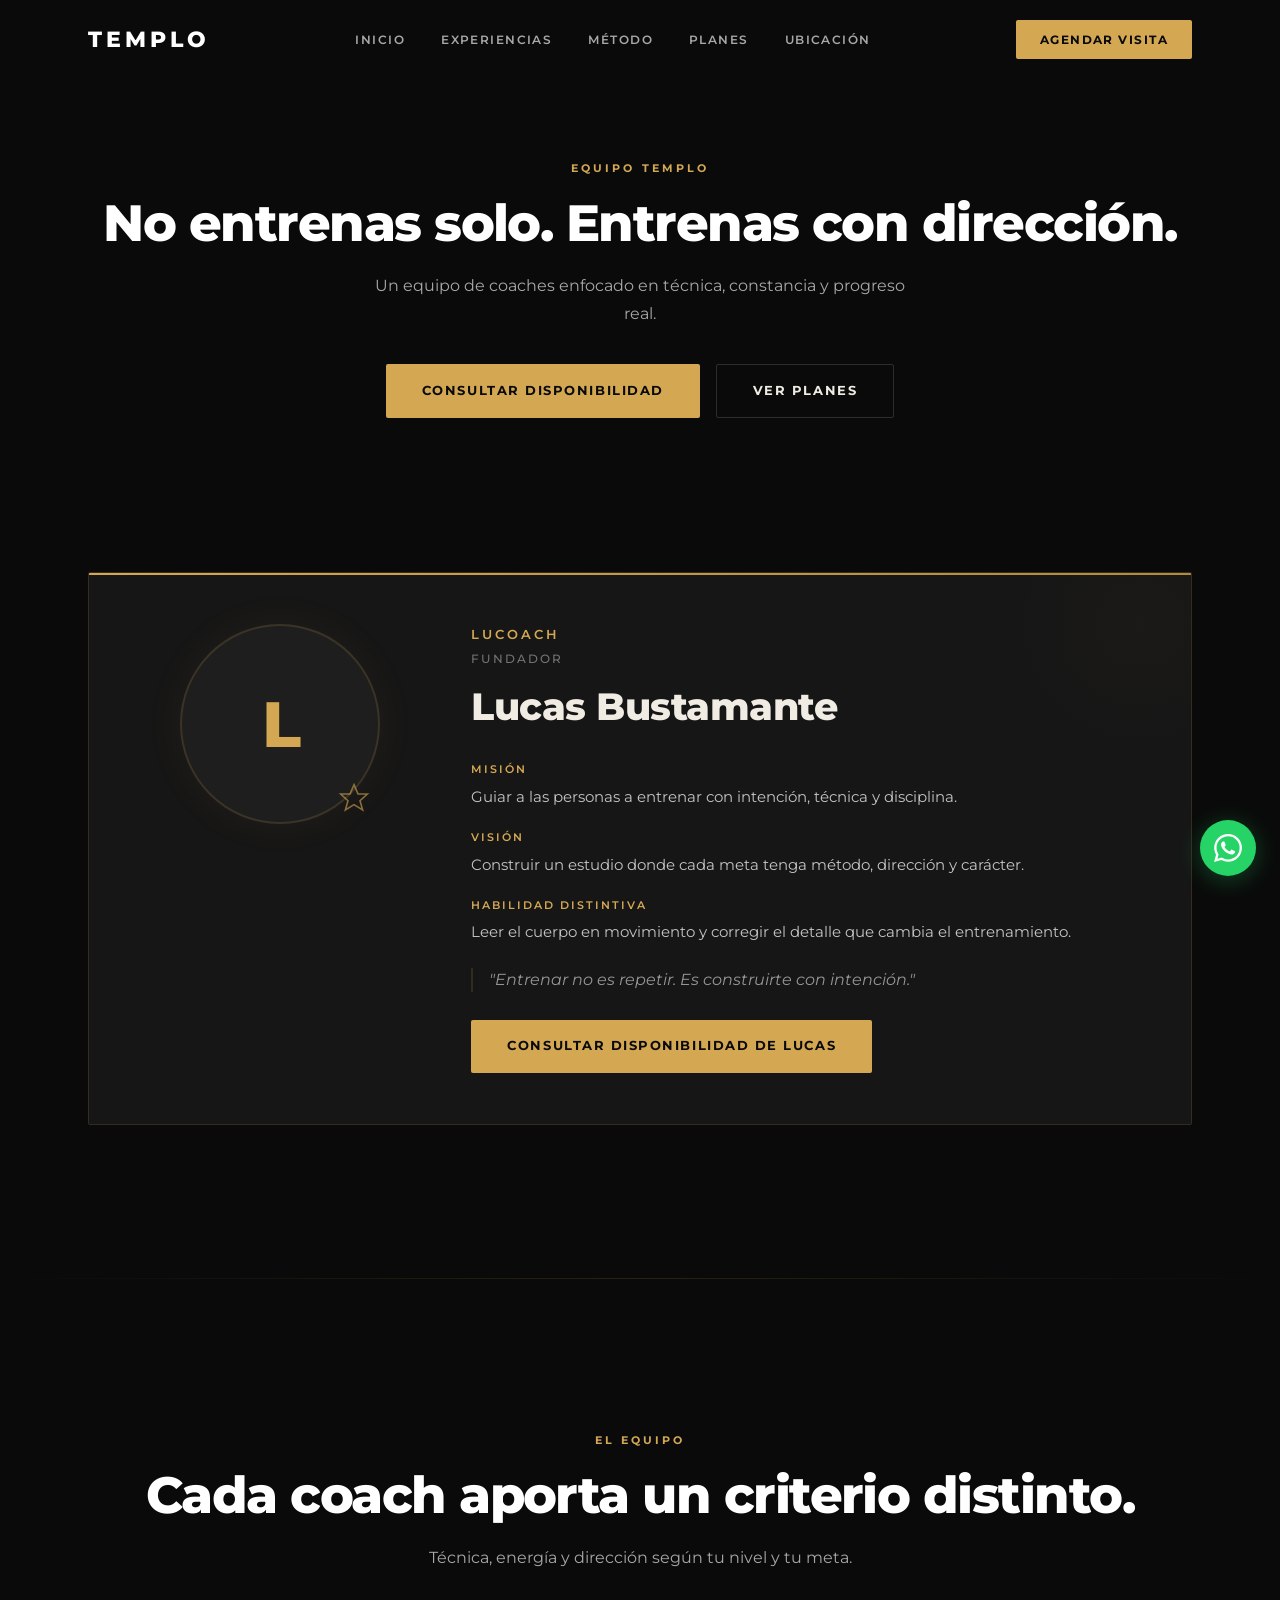
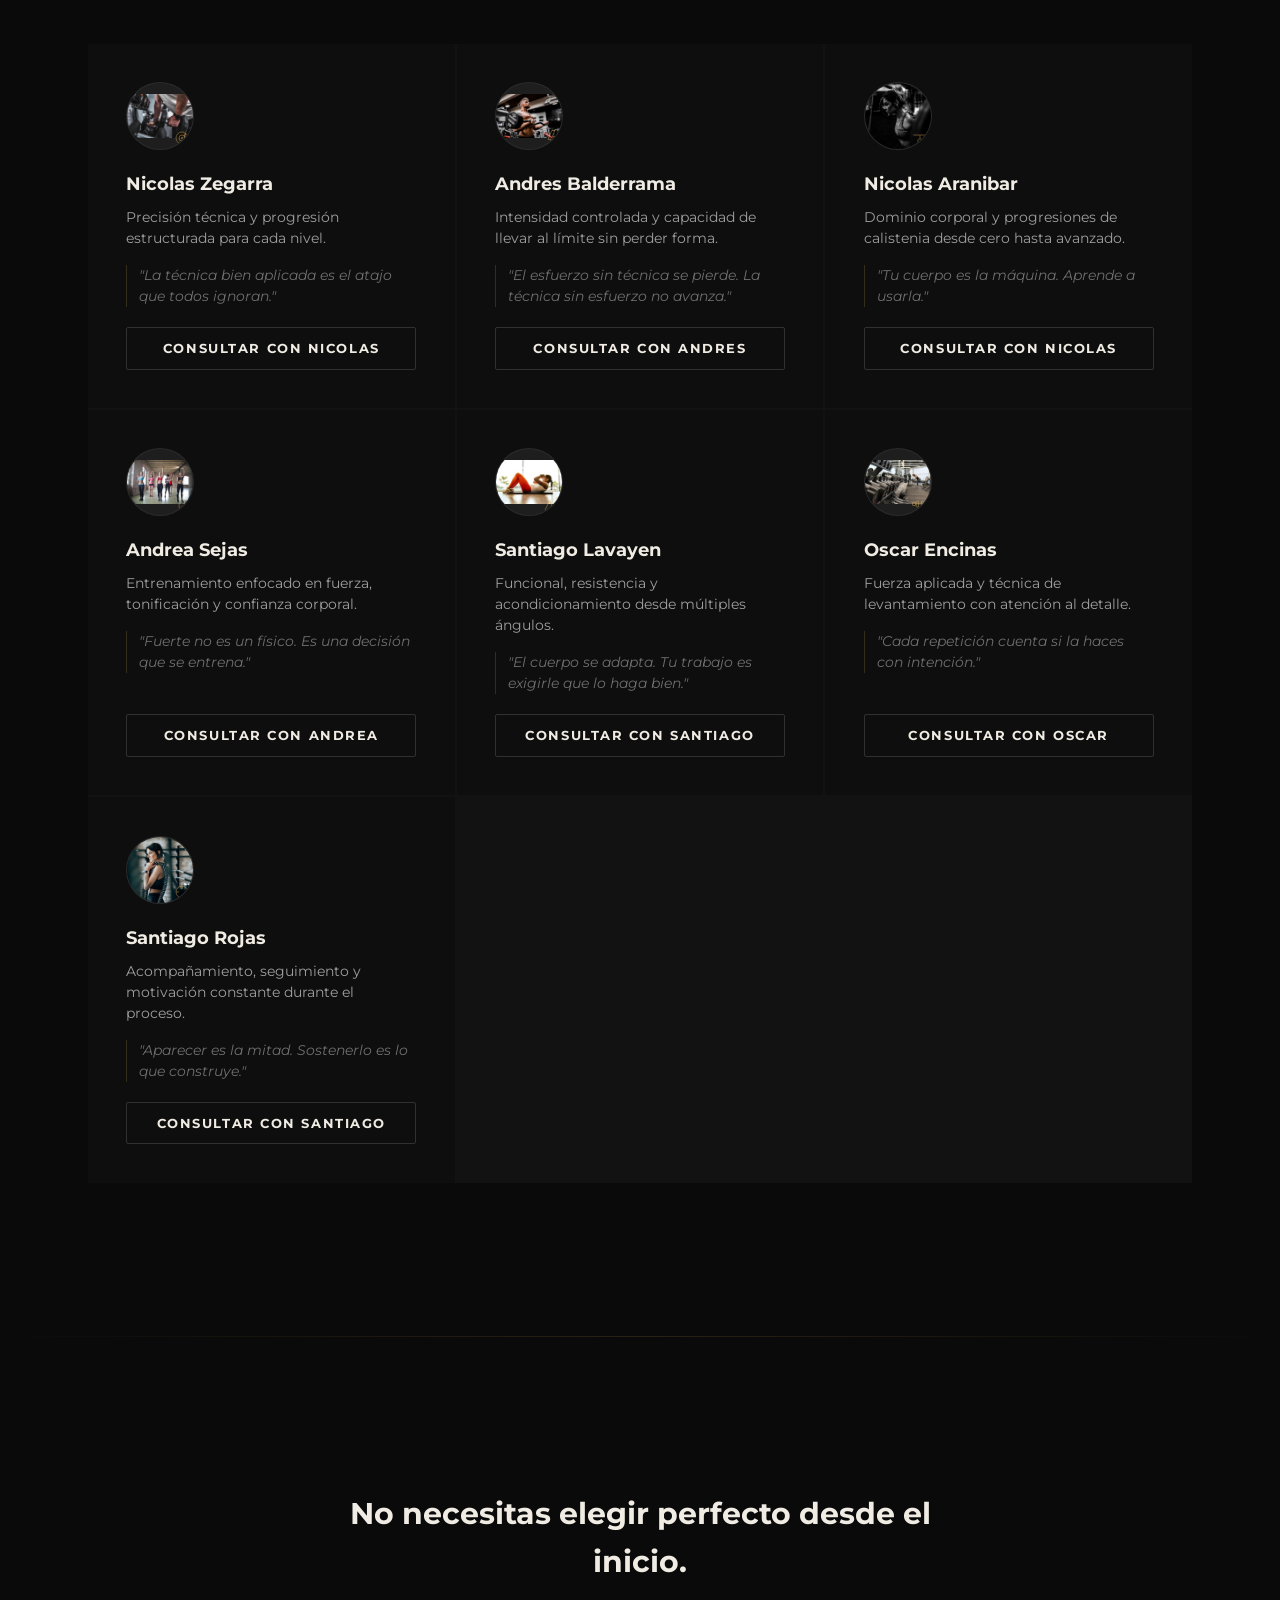
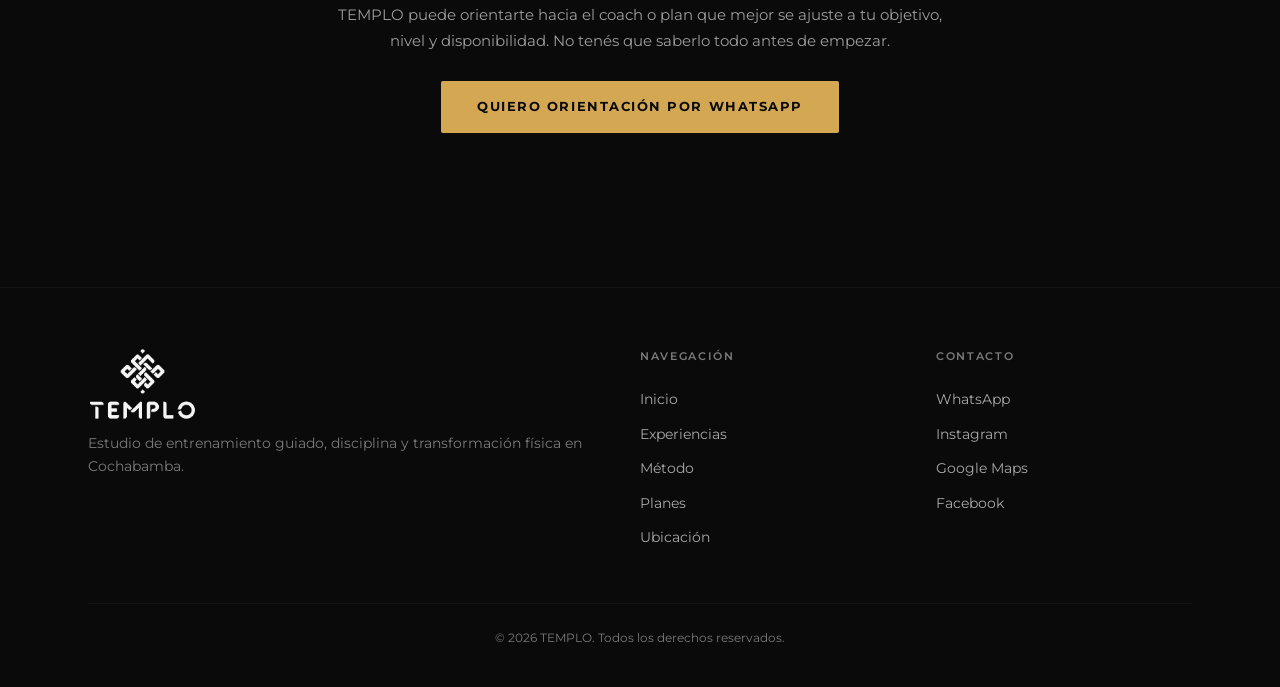
==== commit 9285f959: "Phase 2C: create /metodo/ page, compress homepage method into 3-pillar teaser - Created metodo/index" ====
--- a/coaches/index.html
+++ b/coaches/index.html
@@ -32,6 +32,7 @@
       <div class="nav__links" id="navLinks">
         <a href="../" class="nav__link">Inicio</a>
         <a href="../experiencias/" class="nav__link">Experiencias</a>
+        <a href="../metodo/" class="nav__link">Método</a>
         <a href="../#plans" class="nav__link">Planes</a>
         <a href="../#location" class="nav__link">Ubicación</a>
       </div>
@@ -42,6 +43,7 @@
   <div class="mobile-menu" id="mobileMenu" role="dialog" aria-label="Menú de navegación">
     <a href="../" class="mobile-menu__link">Inicio</a>
     <a href="../experiencias/" class="mobile-menu__link">Experiencias</a>
+    <a href="../metodo/" class="mobile-menu__link">Método</a>
     <a href="../#plans" class="mobile-menu__link">Planes</a>
     <a href="../#location" class="mobile-menu__link">Ubicación</a>
     <a href="https://wa.me/59172001680?text=Hola%2C%20me%20interesa%20conocer%20al%20equipo%20de%20coaches%20de%20TEMPLO.%20%C2%BFMe%20pueden%20orientar%3F" class="mobile-menu__cta" target="_blank" rel="noopener" data-cta="mobile-menu-whatsapp">Agendar Visita</a>
@@ -132,6 +134,7 @@
           <h4>Navegación</h4>
           <a href="../">Inicio</a>
           <a href="../experiencias/">Experiencias</a>
+          <a href="../metodo/">Método</a>
           <a href="../#plans">Planes</a>
           <a href="../#location">Ubicación</a>
         </div>
--- a/styles.css
+++ b/styles.css
@@ -1374,6 +1374,22 @@
   background: rgba(255,255,255,0.03);
 }
 
+/* Homepage teaser: 3 pillars only */
+.method__grid--teaser {
+  grid-template-columns: repeat(3, 1fr);
+}
+
+.method__teaser-cta {
+  text-align: center;
+  margin-top: 32px;
+}
+
+@media (max-width: 600px) {
+  .method__grid--teaser {
+    grid-template-columns: 1fr;
+  }
+}
+
 /* Pillar — vertical stone column */
 .method__pillar {
   background: var(--dark);
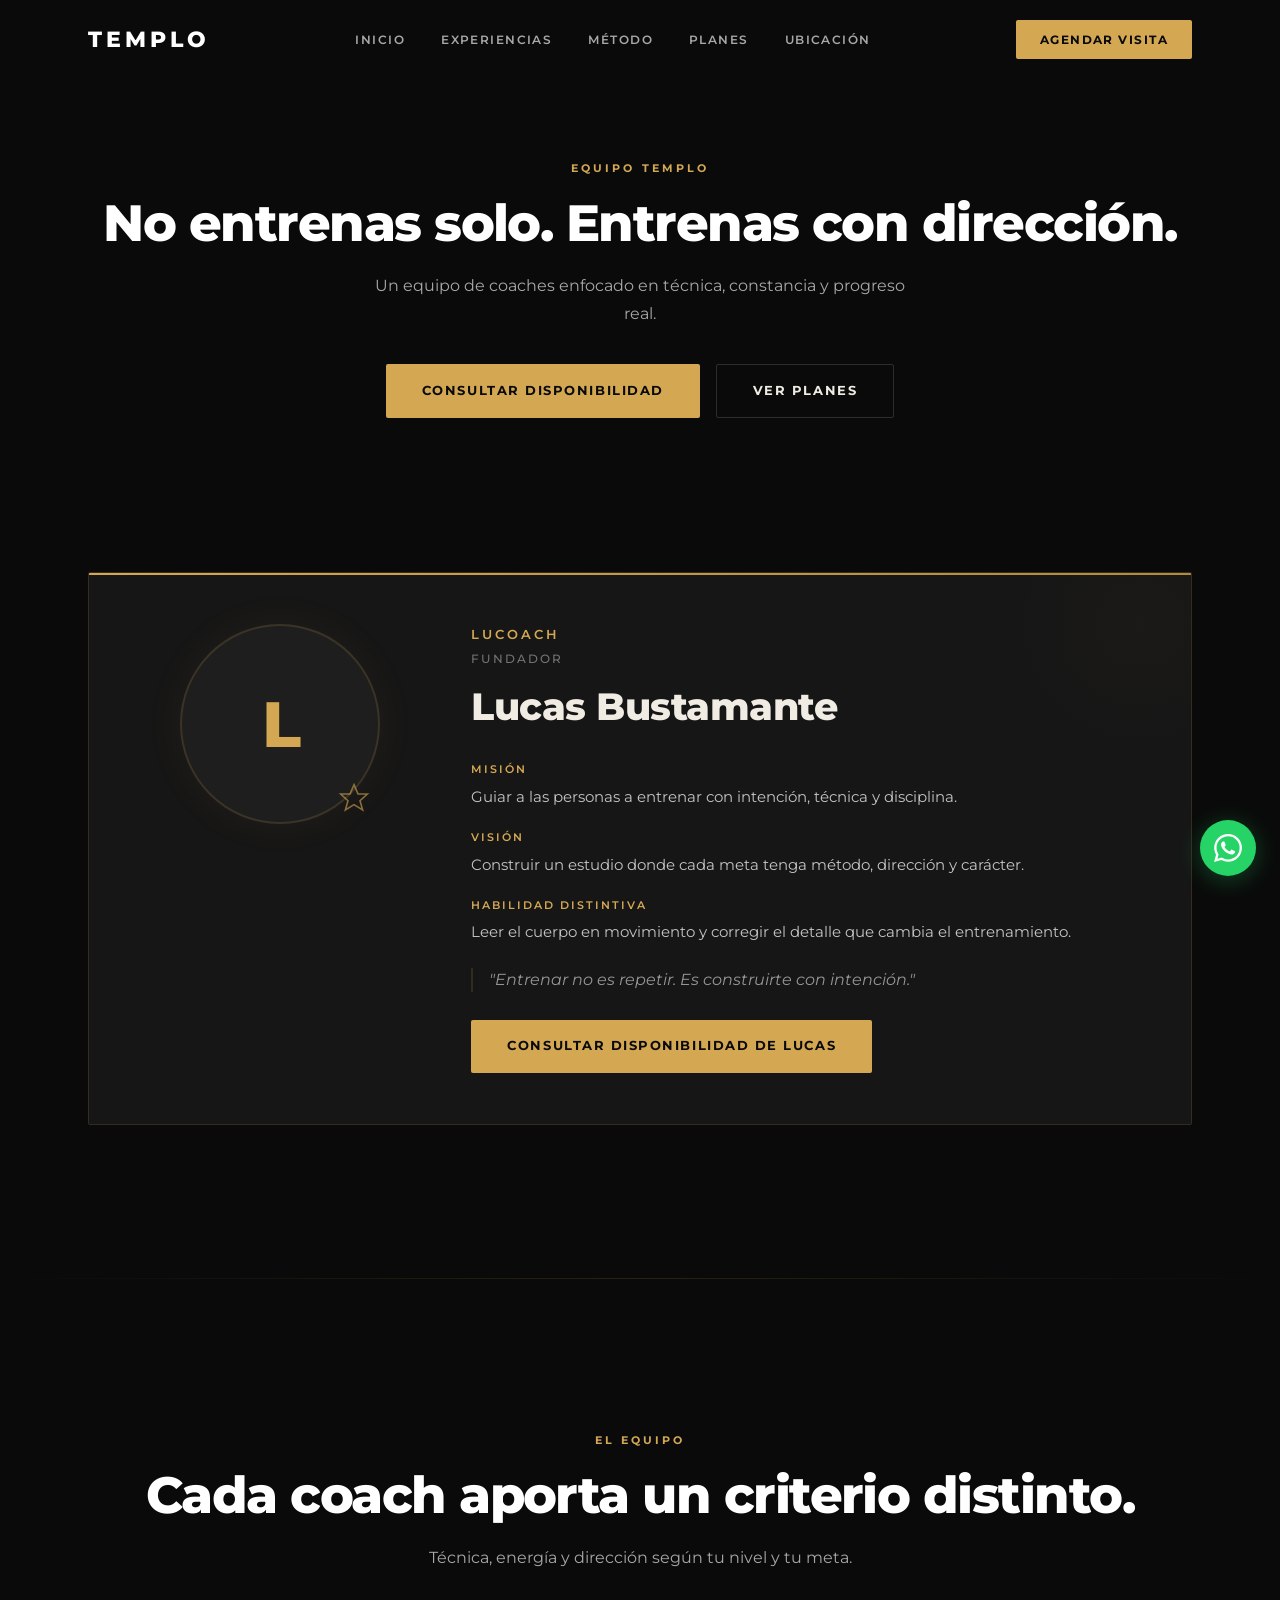
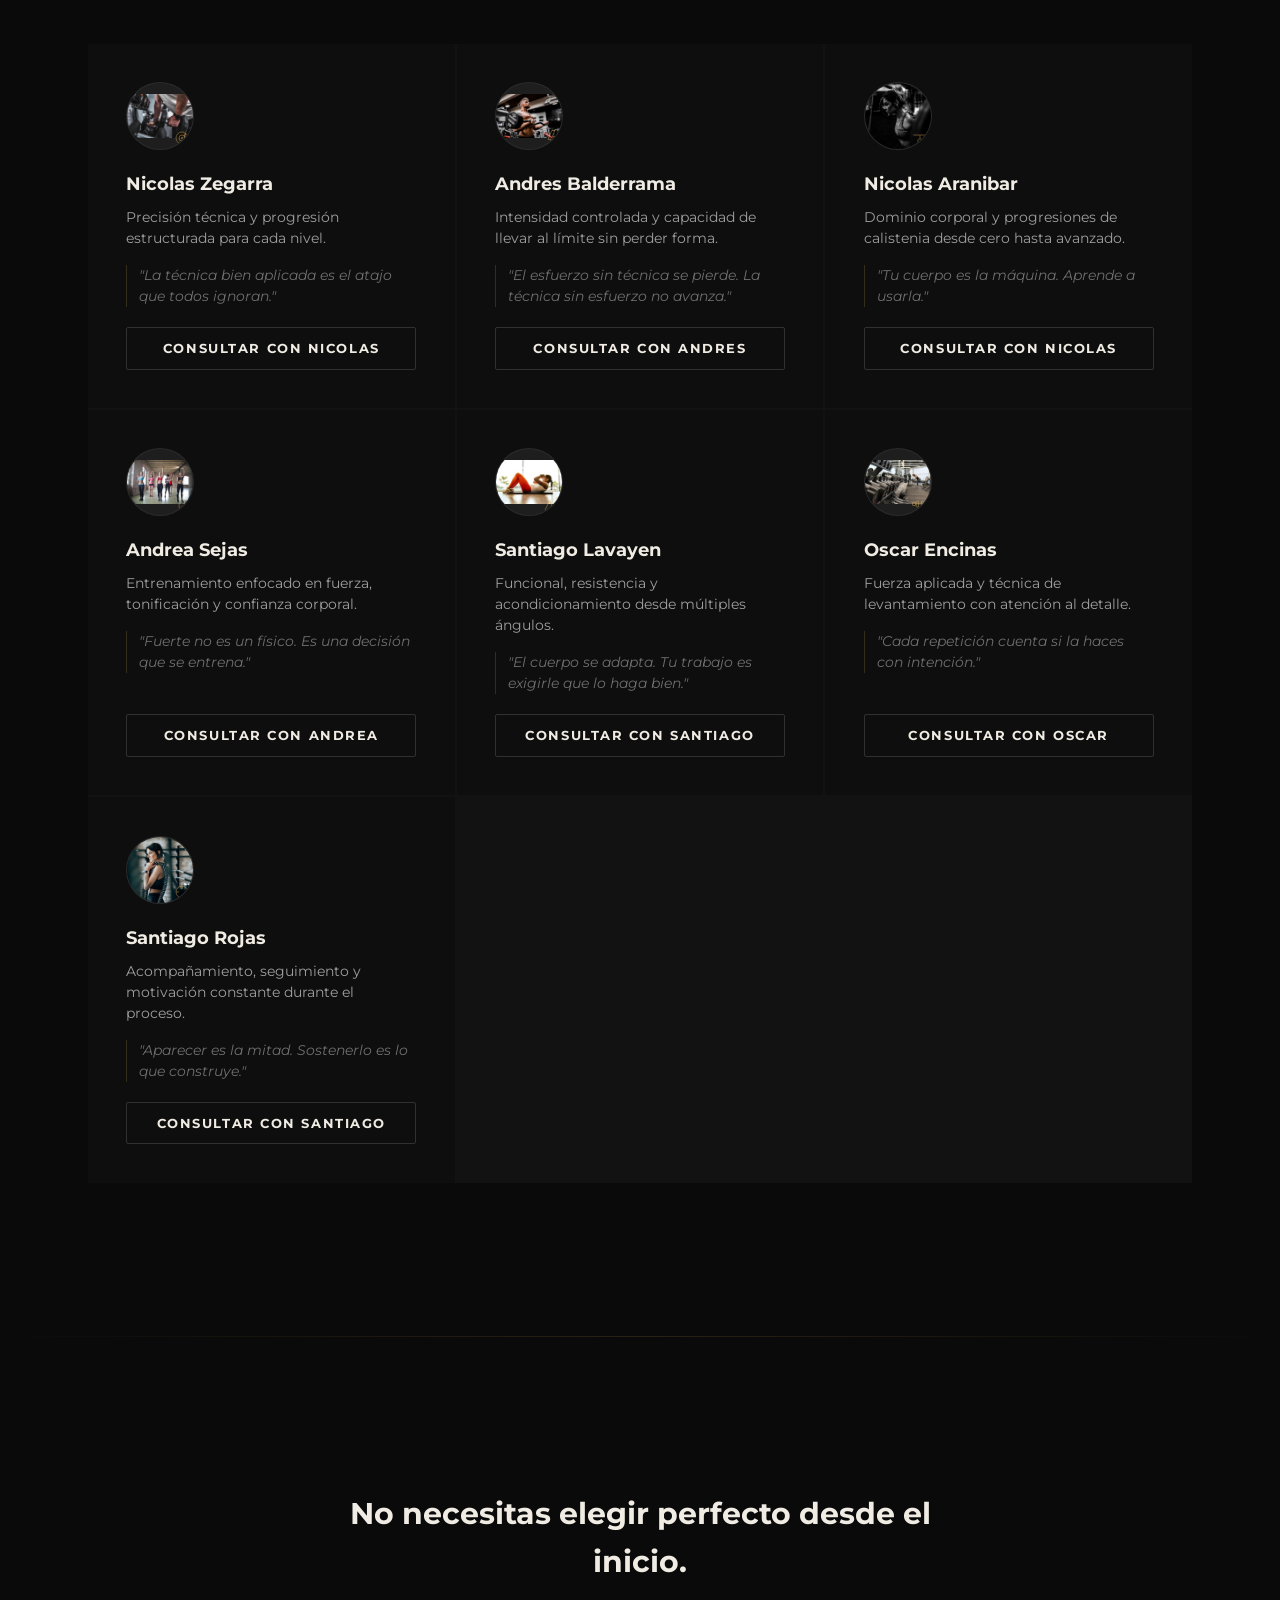
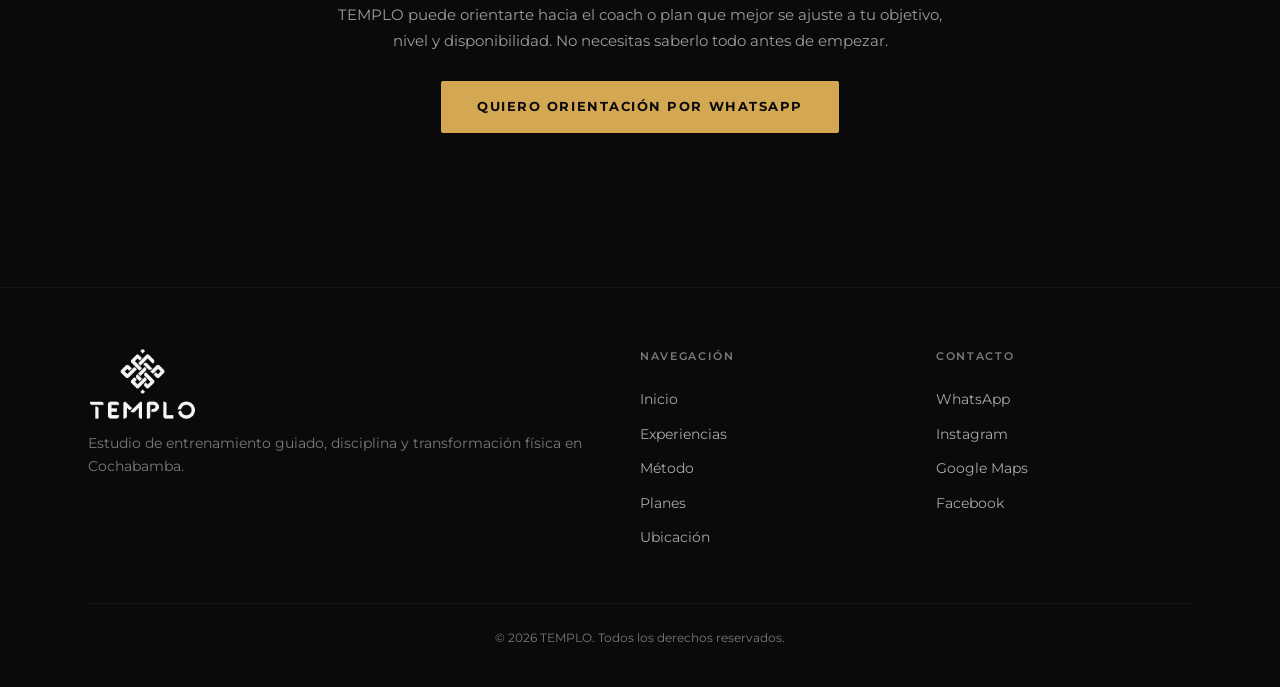
==== commit e1d0334b: "Phase 2C polish: fix tone (vos→tú, al voleo→sin dirección, podés→puedes) - metodo/index.html: vos mi" ====
--- a/coaches/index.html
+++ b/coaches/index.html
@@ -116,7 +116,7 @@
     <div class="container">
       <div class="guidance-block__inner">
         <h3 class="guidance-block__title">No necesitas elegir perfecto desde el inicio.</h3>
-        <p class="guidance-block__text">TEMPLO puede orientarte hacia el coach o plan que mejor se ajuste a tu objetivo, nivel y disponibilidad. No tenés que saberlo todo antes de empezar.</p>
+        <p class="guidance-block__text">TEMPLO puede orientarte hacia el coach o plan que mejor se ajuste a tu objetivo, nivel y disponibilidad. No necesitas saberlo todo antes de empezar.</p>
         <a href="https://wa.me/59172001680?text=Hola%2C%20necesito%20orientaci%C3%B3n%20para%20elegir%20coach%20y%20plan%20en%20TEMPLO.%20%C2%BFMe%20pueden%20ayudar%3F" class="btn btn--primary" target="_blank" rel="noopener" data-cta="guidance-whatsapp">Quiero orientación por WhatsApp</a>
       </div>
     </div>
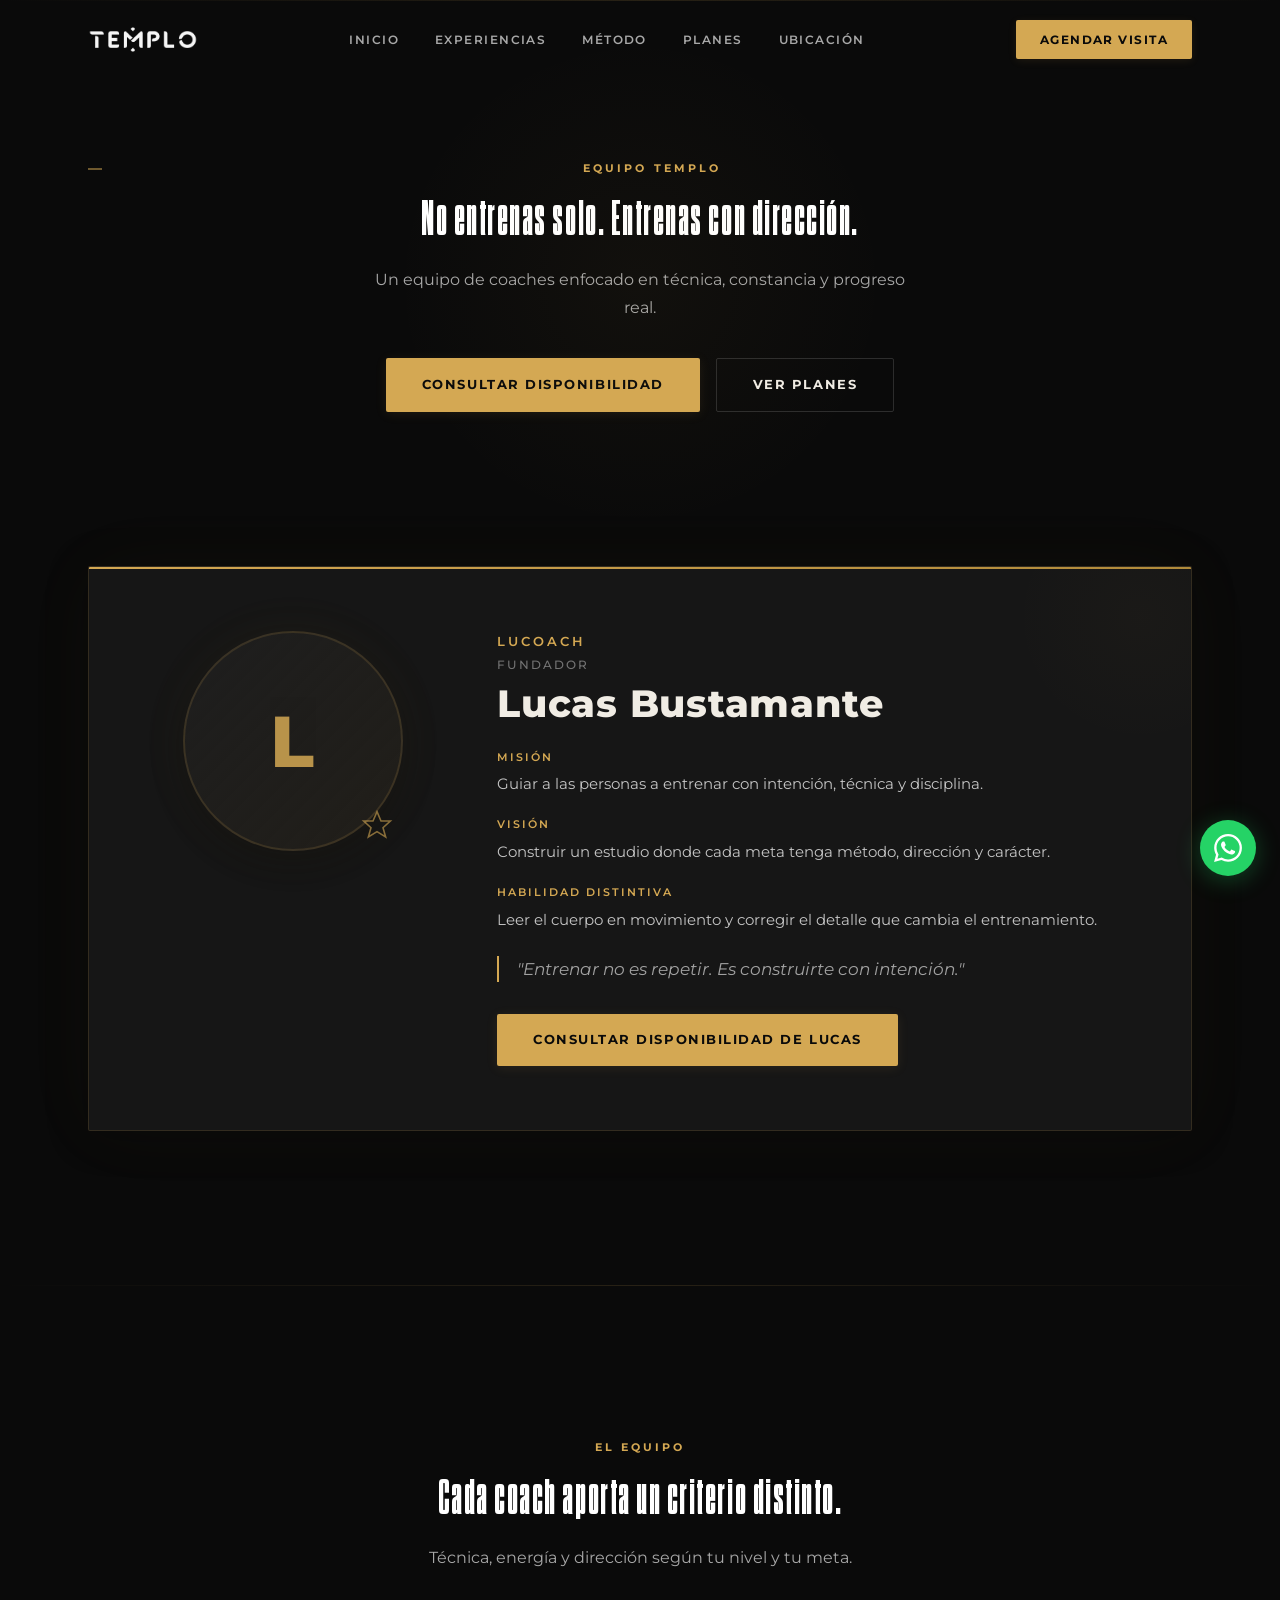
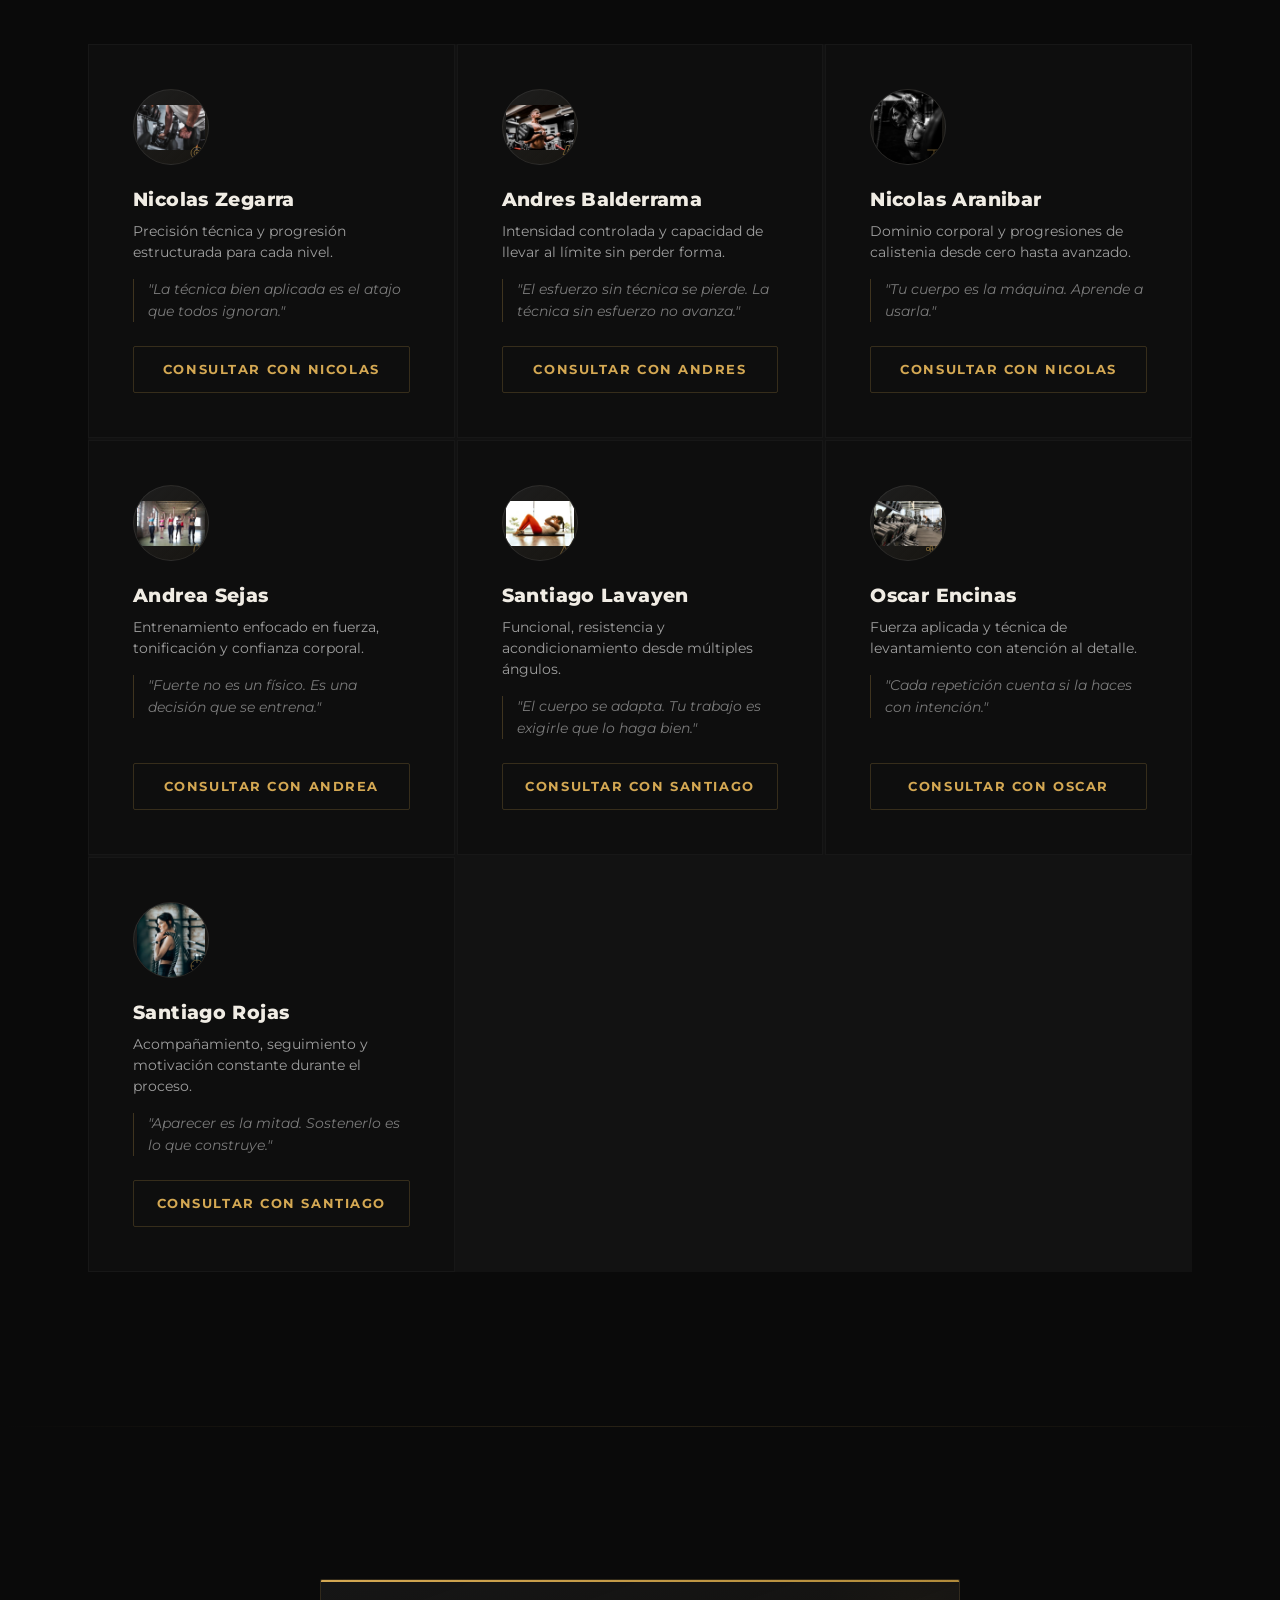
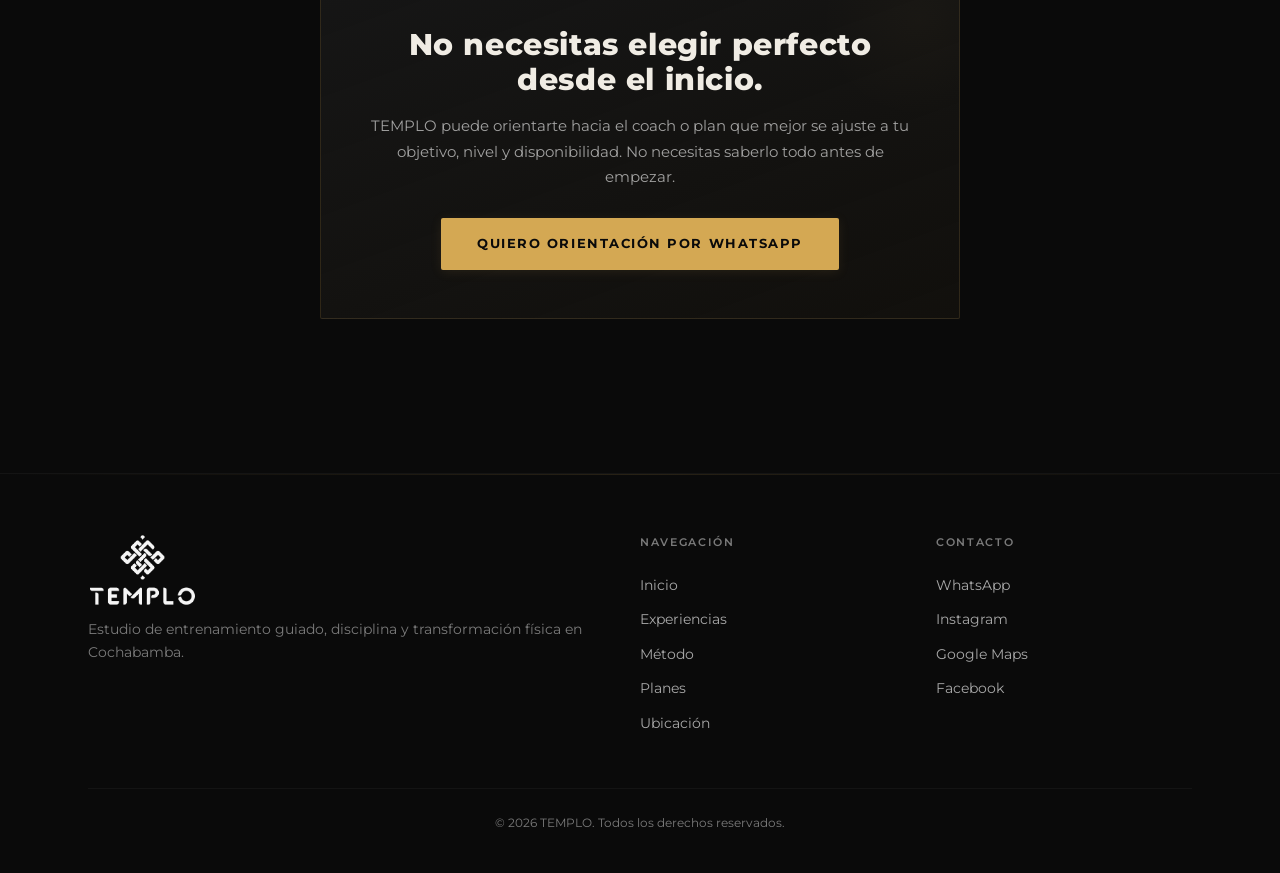
==== commit e5e03270: "feat: integrate official TEMPLO wordmark into navbar and footer - Replace text-based navbar brand wi" ====
--- a/coaches/index.html
+++ b/coaches/index.html
@@ -28,7 +28,7 @@
   <!-- ========== NAVIGATION ========== -->
   <nav class="nav" id="nav">
     <div class="nav__inner">
-      <a href="../" class="nav__brand" aria-label="TEMPLO inicio">TEMPLO</a>
+      <a href="../" class="nav__brand" aria-label="TEMPLO inicio"><img src="../assets/brand/templo-wordmark-white.webp" alt="TEMPLO" class="nav__brand-logo"></a>
       <div class="nav__links" id="navLinks">
         <a href="../" class="nav__link">Inicio</a>
         <a href="../experiencias/" class="nav__link">Experiencias</a>
@@ -127,7 +127,7 @@
     <div class="container">
       <div class="footer__grid">
         <div class="footer__brand">
-          <img src="../assets/logo-templo-full-white-tight.webp" alt="TEMPLO" class="footer__logo-img">
+          <img src="../assets/brand/templo-logo-completo-white.webp" alt="TEMPLO" class="footer__logo-img">
           <p class="footer__tagline">Estudio de entrenamiento guiado, disciplina y transformación física en Cochabamba.</p>
         </div>
         <div class="footer__nav">
--- a/styles.css
+++ b/styles.css
@@ -23,20 +23,38 @@
   /* Gold / Amber accent system */
   --accent: #d4a853;
   --accent-light: #f2c76b;
+  --accent-bright: #e8bc5a;
   --accent-hot: #ffcc4d;
   --accent-dark: #b08a3a;
-  --accent-glow: rgba(212, 168, 83, 0.18);
+  --accent-glow: rgba(212, 168, 83, 0.22);
   --accent-subtle: rgba(212, 168, 83, 0.06);
+  --accent-soft: rgba(212, 168, 83, 0.10);
   --accent-gradient: linear-gradient(135deg, rgba(212,168,83,0.22), rgba(10,10,10,0.72));
   --accent-border: rgba(212, 168, 83, 0.15);
 
+  /* Geometric line system */
+  --line: rgba(255, 255, 255, 0.06);
+  --line-strong: rgba(255, 255, 255, 0.10);
+  --line-gold: rgba(212, 168, 83, 0.20);
+
+  /* Panel system */
+  --panel: var(--dark);
+  --panel-strong: var(--dark-2);
+  --panel-hover: var(--dark-3);
+
   /* Typography system:
-     Montserrat = display + body (unified)
-     NOTE: Dharma font file/import is still pending.
-     If a licensed Dharma .woff2 is added later,
-     wire it via @font-face and update --font-display. */
-  --font-display: 'Montserrat', -apple-system, BlinkMacSystemFont, sans-serif;
+     Dharma Gothic C = display headings
+     Montserrat = body text */
+  --font-display: 'Dharma Gothic C', 'Montserrat', -apple-system, BlinkMacSystemFont, sans-serif;
   --font-body: 'Montserrat', -apple-system, BlinkMacSystemFont, sans-serif;
+  --font: var(--font-body);
+  --text: var(--white);
+
+  /* Display typography system — Dharma-specific tuning */
+  --display-ls: 0.03em;        /* letter-spacing for large display */
+  --display-lh: 0.98;          /* line-height for hero/display titles */
+  --display-lh-sm: 0.98;       /* line-height for smaller display headings */
+  --display-ls-tight: 0.01em;  /* letter-spacing for very large hero titles */
 
   --section-pad: clamp(80px, 12vw, 160px);
   --container-max: 1200px;
@@ -50,6 +68,39 @@
   --motion-med: 320ms;
   --motion-slow: 700ms;
   --motion-ease: cubic-bezier(0.16, 1, 0.3, 1);
+}
+
+/* ---------- DHARMA GOTHIC C — Display Font ----------
+   Dharma = blade, not wallpaper.
+   Use for: hero titles, section titles, metric numbers, large display moments.
+   Do NOT use for: body, paragraphs, FAQ, labels, small UI, buttons.
+   Weights: 700 (Bold), 900 (Heavy), 800+italic (ExBoldItalic accent only).
+   --------------------------------------------------- */
+@font-face {
+  font-family: 'Dharma Gothic C';
+  src: url('assets/fonts/DharmaGothicC-Bold.woff2') format('woff2'),
+       url('assets/fonts/DharmaGothicC-Bold.ttf') format('truetype');
+  font-weight: 700;
+  font-style: normal;
+  font-display: swap;
+}
+
+@font-face {
+  font-family: 'Dharma Gothic C';
+  src: url('assets/fonts/DharmaGothicC-Heavy.woff2') format('woff2'),
+       url('assets/fonts/DharmaGothicC-Heavy.ttf') format('truetype');
+  font-weight: 900;
+  font-style: normal;
+  font-display: swap;
+}
+
+@font-face {
+  font-family: 'Dharma Gothic C';
+  src: url('assets/fonts/DharmaGothicC-ExBoldItalic.woff2') format('woff2'),
+       url('assets/fonts/DharmaGothicC-ExBoldItalic.ttf') format('truetype');
+  font-weight: 800;
+  font-style: italic;
+  font-display: swap;
 }
 
 /* Reduced motion accessibility */
@@ -89,6 +140,16 @@
 a {
   color: inherit;
   text-decoration: none;
+}
+
+a:focus-visible {
+  outline: 2px solid var(--accent);
+  outline-offset: 2px;
+}
+
+button:focus-visible {
+  outline: 2px solid var(--accent);
+  outline-offset: 2px;
 }
 
 .container {
@@ -119,12 +180,23 @@
 .btn--primary {
   background: var(--accent);
   color: var(--black);
+  box-shadow: 0 2px 12px rgba(212, 168, 83, 0.10);
 }
 
 .btn--primary:hover {
   background: var(--accent-light);
   transform: translateY(-2px);
-  box-shadow: 0 8px 32px var(--accent-glow);
+  box-shadow: 0 8px 36px var(--accent-glow);
+}
+
+.btn--primary:active {
+  transform: translateY(0);
+  box-shadow: 0 2px 8px rgba(212, 168, 83, 0.15);
+}
+
+.btn--primary:focus-visible {
+  outline: 2px solid var(--accent-light);
+  outline-offset: 3px;
 }
 
 .btn--ghost {
@@ -137,6 +209,12 @@
   border-color: var(--accent);
   color: var(--accent);
   background: var(--accent-subtle);
+  box-shadow: 0 0 20px rgba(212, 168, 83, 0.06);
+}
+
+.btn--ghost:focus-visible {
+  outline: 2px solid var(--accent);
+  outline-offset: 3px;
 }
 
 .btn--outline-gold {
@@ -148,6 +226,15 @@
 .btn--outline-gold:hover {
   border-color: var(--accent);
   background: rgba(212,168,83,0.08);
+  box-shadow: 0 0 24px rgba(212, 168, 83, 0.08);
+}
+
+.btn--outline-gold:focus-visible {
+  outline: 2px solid var(--accent);
+  outline-offset: 3px;
+}
+
+.btn--outline-gold:active {
   transform: translateY(-2px);
   box-shadow: 0 6px 24px rgba(212,168,83,0.12);
 }
@@ -176,16 +263,61 @@
   text-transform: uppercase;
   color: var(--accent);
   margin-bottom: 18px;
+  position: relative;
+  padding-left: 24px;
+}
+
+.section-label::before {
+  content: '';
+  position: absolute;
+  left: 0;
+  top: 50%;
+  transform: translateY(-50%);
+  width: 14px;
+  height: 1px;
+  background: var(--accent);
+}
+
+.section-header--center .section-label {
+  padding-left: 0;
+}
+
+.section-header--center .section-label::before {
+  display: none;
 }
 
 .section-title {
   font-family: var(--font-display);
   font-size: clamp(2rem, 4.5vw, 3.2rem);
   font-weight: 800;
-  line-height: 1.1;
-  letter-spacing: -0.03em;
+  line-height: var(--display-lh);
+  letter-spacing: var(--display-ls);
   margin-bottom: 20px;
   color: var(--white-pure);
+}
+
+/* Functional question headings — Montserrat, not Dharma.
+   Pathfinder, FAQ, and similar UI prompts are functional text,
+   not high-impact brand display moments. */
+.pathfinder .section-title,
+.faq .section-title,
+.plans .section-title,
+.location .section-title,
+.exp-comparison .section-title {
+  font-family: var(--font-body);
+  font-weight: 900;
+  letter-spacing: -0.01em;
+  line-height: 1.08;
+}
+
+@media (max-width: 600px) {
+  .pathfinder .section-title,
+  .faq .section-title,
+  .plans .section-title,
+  .location .section-title,
+  .exp-comparison .section-title {
+    line-height: 1.12;
+  }
 }
 
 .section-sub {
@@ -238,19 +370,22 @@
   justify-content: space-between;
 }
 
-/* Text-only TEMPLO brand */
+/* Official TEMPLO wordmark brand */
 .nav__brand {
-  font-family: var(--font-display);
-  font-size: 1.4rem;
-  font-weight: 800;
-  letter-spacing: 0.18em;
-  text-transform: uppercase;
-  color: var(--white-pure);
-  transition: color 0.3s var(--ease);
+  display: flex;
+  align-items: center;
+  transition: opacity 0.3s var(--ease);
 }
 
 .nav__brand:hover {
-  color: var(--accent);
+  opacity: 0.8;
+}
+
+.nav__brand-logo {
+  display: block;
+  width: auto;
+  height: clamp(18px, 2vw, 26px);
+  object-fit: contain;
 }
 
 .nav__links {
@@ -297,11 +432,17 @@
   padding: 10px 24px;
   border-radius: 2px;
   transition: all 0.3s var(--ease);
+  box-shadow: 0 2px 8px rgba(212, 168, 83, 0.10);
 }
 
 .nav__cta:hover {
   background: var(--accent-light);
-  box-shadow: 0 4px 20px var(--accent-glow);
+  box-shadow: 0 4px 24px var(--accent-glow);
+}
+
+.nav__cta:focus-visible {
+  outline: 2px solid var(--accent-light);
+  outline-offset: 3px;
 }
 
 .nav__toggle {
@@ -357,7 +498,7 @@
 }
 
 .mobile-menu__link {
-  font-family: var(--font-display);
+  font-family: var(--font-body);
   font-size: 1.5rem;
   font-weight: 700;
   color: var(--white);
@@ -393,8 +534,8 @@
   .nav__toggle {
     display: flex;
   }
-  .nav__brand {
-    font-size: 1.2rem;
+  .nav__brand-logo {
+    height: clamp(16px, 4vw, 22px);
   }
   .mobile-menu {
     display: flex;
@@ -455,8 +596,24 @@
     linear-gradient(90deg, rgba(5,5,5,0.94) 0%, rgba(5,5,5,0.55) 40%, rgba(5,5,5,0.1) 70%, rgba(5,5,5,0.6) 100%),
     linear-gradient(to bottom, rgba(10,10,10,0.1) 0%, rgba(10,10,10,0.35) 50%, rgba(10,10,10,0.95) 100%),
     linear-gradient(135deg, rgba(212,168,83,0.06) 0%, transparent 50%);
+  /* Subtle geometric grid lines */
+  background-size: 100% 100%, 100% 100%, 100% 100%;
   /* Subtle atmospheric drift */
   animation: overlayDrift 12s ease-in-out infinite alternate;
+}
+
+.hero__overlay::before {
+  content: '';
+  position: absolute;
+  inset: 0;
+  background: repeating-linear-gradient(
+    90deg,
+    transparent,
+    transparent 200px,
+    rgba(212,168,83,0.015) 200px,
+    rgba(212,168,83,0.015) 201px
+  );
+  pointer-events: none;
 }
 
 @keyframes overlayDrift {
@@ -492,8 +649,8 @@
   font-family: var(--font-display);
   font-size: clamp(2.4rem, 6vw, 4.4rem);
   font-weight: 900;
-  letter-spacing: -0.03em;
-  line-height: 1.08;
+  letter-spacing: var(--display-ls-tight);
+  line-height: var(--display-lh);
   margin-bottom: 28px;
   opacity: 0;
   transform: translateY(30px);
@@ -579,6 +736,21 @@
   padding: clamp(48px, 7vw, 96px) 0;
   border-bottom: 1px solid rgba(255,255,255,0.03);
   position: relative;
+  overflow: hidden;
+}
+
+.positioning::before {
+  content: '';
+  position: absolute;
+  inset: 0;
+  background: repeating-linear-gradient(
+    90deg,
+    transparent,
+    transparent 200px,
+    rgba(212,168,83,0.012) 200px,
+    rgba(212,168,83,0.012) 201px
+  );
+  pointer-events: none;
 }
 
 .positioning::after {
@@ -599,12 +771,12 @@
 }
 
 .positioning__quote p {
-  font-family: var(--font-display);
+  font-family: var(--font-body);
   font-size: clamp(1.4rem, 3.2vw, 2.2rem);
-  line-height: 1.4;
+  line-height: 1.5;
   font-weight: 600;
   color: var(--white);
-  letter-spacing: -0.01em;
+  letter-spacing: 0.01em;
 }
 
 /* ========================================
@@ -660,6 +832,7 @@
 
 .metrics__item:hover {
   background: var(--dark-3);
+  box-shadow: 0 0 30px rgba(212, 168, 83, 0.04);
 }
 
 .metrics__number {
@@ -668,9 +841,9 @@
   font-size: clamp(2rem, 4vw, 3.2rem);
   font-weight: 900;
   color: var(--accent);
-  line-height: 1;
+  line-height: 0.85;
   margin-bottom: 8px;
-  letter-spacing: -0.02em;
+  letter-spacing: 0.02em;
 }
 
 .metrics__label {
@@ -684,6 +857,119 @@
 @media (max-width: 600px) {
   .metrics__grid {
     grid-template-columns: repeat(2, 1fr);
+  }
+}
+
+/* ========================================
+   SITE GUIDE — Bridge to Subpages
+   Compact 3-card navigation map
+   ======================================== */
+.site-guide {
+  padding: clamp(60px, 8vw, 100px) 0;
+  position: relative;
+  background: var(--black);
+  border-top: 1px solid var(--line);
+}
+
+.site-guide::before {
+  content: '';
+  position: absolute;
+  top: 0;
+  left: 50%;
+  transform: translateX(-50%);
+  width: 40px;
+  height: 1px;
+  background: var(--accent);
+}
+
+.site-guide__grid {
+  display: grid;
+  grid-template-columns: repeat(3, 1fr);
+  gap: 2px;
+  margin-top: clamp(32px, 4vw, 48px);
+}
+
+.site-guide__card {
+  display: flex;
+  flex-direction: column;
+  padding: clamp(24px, 3vw, 36px);
+  background: var(--dark);
+  border: 1px solid rgba(255,255,255,0.04);
+  text-decoration: none;
+  color: inherit;
+  transition: all var(--motion-med) var(--ease);
+  position: relative;
+  overflow: hidden;
+}
+
+.site-guide__card::before {
+  content: '';
+  position: absolute;
+  top: 0;
+  left: 0;
+  right: 0;
+  height: 2px;
+  background: var(--accent);
+  opacity: 0;
+  transition: opacity var(--motion-med) var(--ease);
+}
+
+.site-guide__card:hover {
+  background: var(--dark-2);
+  border-color: rgba(255,255,255,0.08);
+  box-shadow: 0 8px 32px rgba(0,0,0,0.2);
+}
+
+.site-guide__card:hover::before {
+  opacity: 1;
+}
+
+.site-guide__num {
+  font-family: var(--font-body);
+  font-size: 0.65rem;
+  font-weight: 700;
+  letter-spacing: 0.15em;
+  color: var(--accent);
+  margin-bottom: 16px;
+  opacity: 0.6;
+}
+
+.site-guide__title {
+  font-family: var(--font-body);
+  font-size: clamp(1.1rem, 1.8vw, 1.35rem);
+  font-weight: 800;
+  color: var(--white-pure);
+  margin-bottom: 12px;
+  letter-spacing: 0.02em;
+  line-height: 1.15;
+}
+
+.site-guide__text {
+  font-size: 0.85rem;
+  color: var(--gray-light);
+  line-height: 1.65;
+  margin-bottom: 20px;
+  flex: 1;
+}
+
+.site-guide__cta {
+  font-family: var(--font-body);
+  font-size: 0.75rem;
+  font-weight: 700;
+  letter-spacing: 0.08em;
+  text-transform: uppercase;
+  color: var(--accent);
+  transition: color var(--motion-fast) var(--ease);
+}
+
+.site-guide__card:hover .site-guide__cta {
+  color: var(--accent-light);
+}
+
+@media (max-width: 768px) {
+  .site-guide__grid {
+    grid-template-columns: 1fr;
+    gap: 2px;
   }
 }
 
@@ -786,11 +1072,13 @@
   background: var(--dark-3);
   cursor: pointer;
   transition: transform var(--motion-med) var(--ease), box-shadow var(--motion-med) var(--ease);
+  border: 1px solid rgba(255,255,255,0.04);
 }
 
 .activity-reel__card:hover {
   transform: scale(1.03);
-  box-shadow: 0 8px 32px rgba(0, 0, 0, 0.4);
+  box-shadow: 0 8px 36px rgba(0, 0, 0, 0.4);
+  border-color: rgba(212, 168, 83, 0.15);
 }
 
 .activity-reel__card img {
@@ -836,7 +1124,7 @@
   position: absolute;
   bottom: clamp(12px, 1.5vw, 18px);
   left: clamp(12px, 1.5vw, 18px);
-  font-family: var(--font-display);
+  font-family: var(--font-body);
   font-size: 0.6rem;
   font-weight: 700;
   letter-spacing: 0.22em;
@@ -939,7 +1227,18 @@
   background: linear-gradient(90deg, transparent, var(--accent-border), transparent);
 }
 
-/* 3-column grid, 2 rows: 3 + 2 */
+.experiencias::after {
+  content: '';
+  position: absolute;
+  top: 0;
+  left: 50%;
+  transform: translateX(-50%);
+  width: 40px;
+  height: 1px;
+  background: var(--accent);
+}
+
+/* 3-column grid, 2 rows: 3 + 2 centered */
 .experiencias__grid {
   display: grid;
   grid-template-columns: repeat(3, 1fr);
@@ -950,9 +1249,11 @@
 /* Row 2: center 2 cards */
 .experiencias__grid .exp-card:nth-child(4) {
   grid-column: 1 / 2;
+  justify-self: end;
 }
 .experiencias__grid .exp-card:nth-child(5) {
   grid-column: 2 / 3;
+  justify-self: start;
 }
 
 /* Card: vertical layout in grid */
@@ -963,11 +1264,14 @@
   position: relative;
   display: flex;
   flex-direction: column;
+  border: 1px solid rgba(255,255,255,0.04);
 }
 
 .exp-card:hover {
   background: var(--dark-2);
   border-color: rgba(212,168,83,0.12);
+  transform: translateY(-2px);
+  box-shadow: 0 8px 32px rgba(0,0,0,0.3);
 }
 
 .exp-card__visual {
@@ -1032,15 +1336,15 @@
   font-size: clamp(2.5rem, 4vw, 4rem);
   font-weight: 900;
   color: rgba(212, 168, 83, 0.08);
-  line-height: 1;
+  line-height: 0.85;
   position: absolute;
   top: clamp(12px, 2vw, 20px);
   left: clamp(12px, 2vw, 20px);
-  letter-spacing: -0.04em;
+  letter-spacing: 0.02em;
 }
 
 .exp-panel__label {
-  font-family: var(--font-display);
+  font-family: var(--font-body);
   font-size: clamp(0.6rem, 0.9vw, 0.72rem);
   font-weight: 700;
   letter-spacing: 0.25em;
@@ -1122,14 +1426,14 @@
 }
 
 .exp-card__name {
-  font-family: var(--font-display);
+  font-family: var(--font-body);
   font-size: clamp(1.2rem, 2vw, 1.6rem);
   font-weight: 800;
   text-transform: uppercase;
   letter-spacing: 0.04em;
   margin-bottom: 12px;
   color: var(--white-pure);
-  line-height: 1.1;
+  line-height: 1.15;
 }
 
 .exp-card__desc {
@@ -1278,6 +1582,7 @@
   transition: all 0.4s var(--ease);
   position: relative;
   overflow: hidden;
+  border: 1px solid rgba(255,255,255,0.04);
 }
 
 /* Photo accent strip for detail items */
@@ -1329,14 +1634,19 @@
 
 .guia-detalle__item:hover {
   background: var(--dark-2);
+  border-color: rgba(212,168,83,0.10);
+  transform: translateY(-2px);
+  box-shadow: 0 8px 32px rgba(0,0,0,0.2);
 }
 
 .guia-detalle__name {
-  font-family: var(--font-display);
+  font-family: var(--font-body);
   font-size: 1.15rem;
   font-weight: 700;
   color: var(--white-pure);
   margin-bottom: 12px;
+  letter-spacing: 0.02em;
+  line-height: 1.2;
 }
 
 .guia-detalle__text {
@@ -1365,6 +1675,17 @@
 .method {
   padding: var(--section-pad) 0;
   background: var(--dark);
+  position: relative;
+}
+
+.method::before {
+  content: '';
+  position: absolute;
+  top: 0;
+  left: 0;
+  right: 0;
+  height: 1px;
+  background: linear-gradient(90deg, transparent, var(--accent-border), transparent);
 }
 
 .method__grid {
@@ -1421,6 +1742,7 @@
 
 .method__pillar:hover {
   background: var(--dark-2);
+  box-shadow: 0 0 40px rgba(212, 168, 83, 0.04);
 }
 
 /* Gold top line on hover */
@@ -1490,8 +1812,8 @@
   font-size: clamp(2rem, 3.5vw, 3rem);
   font-weight: 900;
   color: var(--accent);
-  line-height: 1;
-  letter-spacing: -0.02em;
+  line-height: 0.85;
+  letter-spacing: 0.02em;
   opacity: 0.2;
   position: relative;
   z-index: 1;
@@ -1514,12 +1836,14 @@
 }
 
 .method__name {
-  font-family: var(--font-display);
+  font-family: var(--font-body);
   font-size: 1.05rem;
   font-weight: 700;
   margin-bottom: 12px;
   color: var(--white-pure);
   letter-spacing: 0.02em;
+  line-height: 1.2;
+}
 }
 
 .method__desc {
@@ -1545,14 +1869,15 @@
 }
 
 /* ========================================
-   OBJECTIVES / COMMON QUESTIONS
+   PATHFINDER CTA — Compact bridge after Pathfinder
    ======================================== */
-.objectives {
-  padding: var(--section-pad) 0;
-  position: relative;
-}
-
-.objectives::before {
+.pathfinder-cta {
+  padding: clamp(40px, 5vw, 64px) 0;
+  position: relative;
+  background: var(--dark);
+}
+
+.pathfinder-cta::before {
   content: '';
   position: absolute;
   top: 0;
@@ -1562,90 +1887,49 @@
   background: linear-gradient(90deg, transparent, var(--accent-border), transparent);
 }
 
-.objectives__grid {
-  display: grid;
-  grid-template-columns: repeat(auto-fit, minmax(280px, 1fr));
-  gap: 2px;
-  background: rgba(255,255,255,0.03);
-}
-
-.objectives__item {
-  background: var(--dark);
-  padding: clamp(28px, 3vw, 40px);
-  transition: all 0.4s var(--ease);
-  position: relative;
-  overflow: hidden;
-}
-
-.objectives__item::before {
+.pathfinder-cta::after {
   content: '';
   position: absolute;
   top: 0;
-  left: 0;
-  width: 100%;
-  height: 2px;
-  background: linear-gradient(90deg, var(--accent), var(--accent-dark));
-  transform: scaleX(0);
-  transform-origin: left;
-  transition: transform 0.5s var(--ease-out);
-}
-
-.objectives__item:hover::before {
-  transform: scaleX(1);
-}
-
-.objectives__item:hover {
-  background: var(--dark-2);
-}
-
-.objectives__question {
-  font-family: var(--font-display);
-  font-size: 1.1rem;
+  left: 50%;
+  transform: translateX(-50%);
+  width: 40px;
+  height: 1px;
+  background: var(--accent);
+}
+
+.pathfinder-cta__inner {
+  text-align: center;
+  max-width: 520px;
+  margin: 0 auto;
+}
+
+.pathfinder-cta__title {
+  font-family: var(--font-body);
+  font-size: clamp(1.2rem, 2.5vw, 1.6rem);
   font-weight: 700;
   color: var(--white-pure);
-  margin-bottom: 14px;
-  line-height: 1.3;
-}
-
-.objectives__answer {
-  font-size: 0.9rem;
+  margin-bottom: 12px;
+  letter-spacing: 0.02em;
+  line-height: 1.2;
+}
+
+.pathfinder-cta__text {
+  font-size: 0.95rem;
   color: var(--gray-light);
-  line-height: 1.75;
-  margin-bottom: 20px;
-}
-
-.objectives__routes {
-  display: flex;
-  flex-wrap: wrap;
-  gap: 8px;
-}
-
-.objectives__route {
-  font-size: 0.7rem;
-  font-weight: 600;
-  letter-spacing: 0.1em;
-  text-transform: uppercase;
-  color: var(--accent);
-  padding: 6px 14px;
-  border: 1px solid var(--accent-border);
-  border-radius: 2px;
-  transition: all 0.3s var(--ease);
-}
-
-.objectives__route:hover {
-  background: var(--accent-subtle);
-  border-color: var(--accent);
+  line-height: 1.7;
+  margin-bottom: 24px;
 }
 
 /* ========================================
-   LIFESTYLE / COMMUNITY
+   PLANS / PRICING — PHASE 4B COMPACT
    ======================================== */
-.lifestyle {
+.plans {
   padding: var(--section-pad) 0;
   position: relative;
 }
 
-.lifestyle::before {
+.plans::before {
   content: '';
   position: absolute;
   top: 0;
@@ -1655,356 +1939,44 @@
   background: linear-gradient(90deg, transparent, var(--accent-border), transparent);
 }
 
-.lifestyle .container {
-  display: grid;
-  grid-template-columns: 1fr 1fr;
-  gap: clamp(40px, 6vw, 80px);
-  align-items: center;
-}
-
-.lifestyle__content {
-  padding-right: clamp(0px, 2vw, 40px);
-}
-
-.lifestyle__title {
-  font-family: var(--font-display);
-  font-size: clamp(1.6rem, 3.5vw, 2.6rem);
-  font-weight: 700;
-  line-height: 1.15;
-  letter-spacing: -0.02em;
-  margin-bottom: 20px;
-  color: var(--white-pure);
-}
-
-.lifestyle__text {
-  font-size: 1rem;
-  color: var(--gray-light);
-  line-height: 1.75;
-}
-
-.lifestyle__grid {
-  display: grid;
-  grid-template-columns: 1fr 1fr;
-  grid-template-rows: auto auto;
-  gap: 2px;
-}
-
-.lifestyle__img {
-  position: relative;
-  overflow: hidden;
-  aspect-ratio: 1;
-  background: var(--dark-3);
-}
-
-.lifestyle__img--tall {
-  grid-row: 1 / 3;
-  aspect-ratio: auto;
-}
-
-.lifestyle__img--wide {
-  grid-column: 1 / -1;
-  aspect-ratio: 2/1;
-}
-
-.lifestyle__img img {
-  width: 100%;
-  height: 100%;
-  object-fit: cover;
-  transition: transform 0.7s var(--ease-out);
-  filter: saturate(0.85) contrast(1.1);
-}
-
-.lifestyle__img:hover img {
-  transform: scale(1.06);
-  filter: saturate(1) contrast(1.15);
-}
-
-.lifestyle__label {
-  position: absolute;
-  bottom: clamp(14px, 2vw, 20px);
-  left: clamp(14px, 2vw, 20px);
-  font-family: var(--font-display);
-  font-size: 0.65rem;
-  font-weight: 700;
-  letter-spacing: 0.22em;
-  text-transform: uppercase;
-  color: var(--accent);
-  z-index: 2;
-  opacity: 0.7;
-  transition: opacity var(--motion-med) var(--ease);
-}
-
-.lifestyle__img:hover .lifestyle__label {
-  opacity: 1;
-}
-
-.lifestyle__filter {
-  position: absolute;
-  inset: 0;
-  background: linear-gradient(135deg, rgba(212,168,83,0.12) 0%, rgba(10,10,10,0.5) 100%);
-  pointer-events: none;
-  transition: background 0.6s var(--ease);
-}
-
-.lifestyle__img:hover .lifestyle__filter {
-  background: linear-gradient(135deg, rgba(212,168,83,0.22) 0%, rgba(10,10,10,0.35) 100%);
-}
-
-.lifestyle-panel {
-  width: 100%;
-  height: 100%;
-  display: flex;
-  align-items: flex-end;
-  justify-content: flex-start;
-  padding: clamp(16px, 2vw, 24px);
-  background:
-    linear-gradient(135deg, rgba(212,168,83,0.06) 0%, rgba(10,10,10,0.9) 100%),
-    linear-gradient(to bottom, var(--dark-2) 0%, var(--dark-3) 100%);
-  position: relative;
-}
-
-.lifestyle-panel::before {
-  content: '';
-  position: absolute;
-  inset: 0;
-  background: repeating-linear-gradient(
-    90deg,
-    transparent,
-    transparent 60px,
-    rgba(212,168,83,0.015) 60px,
-    rgba(212,168,83,0.015) 61px
-  );
-  pointer-events: none;
-}
-
-/* ===== TEMPORARY PLACEHOLDER IMAGES — lifestyle section ===== */
-.lifestyle-panel[data-panel="01"] {
-  background:
-    linear-gradient(135deg, rgba(212,168,83,0.08) 0%, rgba(10,10,10,0.85) 100%),
-    linear-gradient(to bottom, rgba(10,10,10,0.2) 0%, rgba(10,10,10,0.8) 100%),
-    url('assets/placeholders/lifestyle-01.webp') center/cover no-repeat;
-}
-.lifestyle-panel[data-panel="02"] {
-  background:
-    linear-gradient(135deg, rgba(212,168,83,0.08) 0%, rgba(10,10,10,0.85) 100%),
-    linear-gradient(to bottom, rgba(10,10,10,0.2) 0%, rgba(10,10,10,0.8) 100%),
-    url('assets/placeholders/lifestyle-02.webp') center/cover no-repeat;
-}
-.lifestyle-panel[data-panel="03"] {
-  background:
-    linear-gradient(135deg, rgba(212,168,83,0.08) 0%, rgba(10,10,10,0.85) 100%),
-    linear-gradient(to bottom, rgba(10,10,10,0.2) 0%, rgba(10,10,10,0.8) 100%),
-    url('assets/placeholders/lifestyle-03.webp') center/cover no-repeat;
-}
-.lifestyle-panel[data-panel="04"] {
-  background:
-    linear-gradient(135deg, rgba(212,168,83,0.08) 0%, rgba(10,10,10,0.85) 100%),
-    linear-gradient(to bottom, rgba(10,10,10,0.2) 0%, rgba(10,10,10,0.8) 100%),
-    url('assets/placeholders/lifestyle-04.webp') center/cover no-repeat;
-}
-/* ===== END TEMPORARY PLACEHOLDER IMAGES ===== */
-
-.lifestyle-panel__label {
-  font-family: var(--font-display);
-  font-size: 0.65rem;
-  font-weight: 700;
-  letter-spacing: 0.22em;
-  text-transform: uppercase;
-  color: rgba(212, 168, 83, 0.5);
-  position: relative;
-  z-index: 1;
-}
-
-/* Lifestyle images with labels */
-.lifestyle__img {
-  position: relative;
-  overflow: hidden;
-  aspect-ratio: 1;
-  background: var(--dark-3);
-}
-
-@media (max-width: 900px) {
-  .lifestyle .container {
-    grid-template-columns: 1fr;
-    gap: 40px;
-  }
-  .lifestyle__content {
-    padding-right: 0;
-    text-align: center;
-  }
-  .lifestyle__grid {
-    grid-template-columns: 1fr 1fr;
-  }
-  .lifestyle__img--tall {
-    grid-row: auto;
-    aspect-ratio: 1;
-  }
-  .lifestyle__img--wide {
-    grid-column: 1 / -1;
-    aspect-ratio: 2/1;
-  }
-}
-
-/* ========================================
-   ENERGY STRIP — "Dentro de TEMPLO"
-   ======================================== */
-.energy-strip {
-  padding: clamp(60px, 8vw, 100px) 0;
-  position: relative;
-  overflow: hidden;
-}
-.energy-strip::before {
+.plans::after {
   content: '';
   position: absolute;
   top: 0;
-  left: 0;
-  right: 0;
+  left: 50%;
+  transform: translateX(-50%);
+  width: 40px;
   height: 1px;
-  background: linear-gradient(90deg, transparent, var(--accent-border), transparent);
-}
-.energy-strip__header {
-  text-align: center;
-  margin-bottom: clamp(36px, 5vw, 56px);
-}
-.energy-strip__title {
-  font-family: var(--font-display);
-  font-size: clamp(1.4rem, 3vw, 2rem);
-  font-weight: 700;
-  color: var(--white-pure);
-  letter-spacing: -0.02em;
-  line-height: 1.2;
-}
-.energy-strip__sub {
-  font-size: 0.88rem;
-  color: var(--gray-light);
-  margin-top: 10px;
-}
-.energy-strip__grid {
+  background: var(--accent);
+}
+
+/* 3-column grid — clean geometric alignment */
+.plans__grid {
   display: grid;
   grid-template-columns: repeat(3, 1fr);
   gap: 2px;
-}
-.energy-tile {
-  position: relative;
-  overflow: hidden;
-  aspect-ratio: 1;
-  background: var(--dark-3);
-  /* Staggered reveal base */
-  opacity: 0;
-  transform: translateY(20px);
-  transition: opacity 0.6s var(--ease-out), transform 0.6s var(--ease-out);
-}
-.energy-tile.is-visible {
-  opacity: 1;
-  transform: translateY(0);
-}
-.energy-tile:nth-child(1).is-visible { transition-delay: 0ms; }
-.energy-tile:nth-child(2).is-visible { transition-delay: 80ms; }
-.energy-tile:nth-child(3).is-visible { transition-delay: 160ms; }
-.energy-tile:nth-child(4).is-visible { transition-delay: 240ms; }
-.energy-tile:nth-child(5).is-visible { transition-delay: 320ms; }
-.energy-tile:nth-child(6).is-visible { transition-delay: 400ms; }
-.energy-tile__img {
-  position: absolute;
-  inset: 0;
-  background-size: cover;
-  background-position: center;
-  transition: transform 0.8s var(--ease-out);
-}
-.energy-tile:hover .energy-tile__img {
-  transform: scale(1.08);
-}
-.energy-tile__overlay {
-  position: absolute;
-  inset: 0;
-  background: linear-gradient(135deg, rgba(212,168,83,0.08) 0%, rgba(10,10,10,0.7) 100%);
-  transition: background var(--motion-med) var(--ease);
-  pointer-events: none;
-}
-.energy-tile:hover .energy-tile__overlay {
-  background: linear-gradient(135deg, rgba(212,168,83,0.18) 0%, rgba(10,10,10,0.5) 100%);
-}
-.energy-tile__label {
-  position: absolute;
-  bottom: clamp(14px, 2vw, 20px);
-  left: clamp(14px, 2vw, 20px);
-  font-family: var(--font-display);
-  font-size: 0.62rem;
-  font-weight: 700;
-  letter-spacing: 0.22em;
-  text-transform: uppercase;
-  color: var(--accent);
-  z-index: 1;
-  opacity: 0.7;
-  transition: opacity var(--motion-med) var(--ease);
-}
-.energy-tile:hover .energy-tile__label {
-  opacity: 1;
-}
-/* Gold corner accent on hover */
-.energy-tile::after {
-  content: '';
-  position: absolute;
-  top: 0;
-  right: 0;
-  width: 60px;
-  height: 60px;
-  background: linear-gradient(225deg, rgba(212,168,83,0.15) 0%, transparent 60%);
-  opacity: 0;
-  transition: opacity var(--motion-med) var(--ease);
-  pointer-events: none;
-  z-index: 1;
-}
-.energy-tile:hover::after {
-  opacity: 1;
-}
-
-@media (max-width: 768px) {
-  .energy-strip__grid {
-    grid-template-columns: repeat(2, 1fr);
-  }
-}
-@media (max-width: 480px) {
-  .energy-strip__grid {
-    grid-template-columns: 1fr 1fr;
-    gap: 2px;
-  }
-  .energy-tile {
-    aspect-ratio: 4/3;
-  }
-}
-
-/* ========================================
-   PLANS / PRICING
-   ======================================== */
-.plans {
-  padding: var(--section-pad) 0;
-}
-
-.plans__grid {
-  display: grid;
-  grid-template-columns: repeat(auto-fit, minmax(320px, 1fr));
-  gap: 2px;
   background: rgba(255,255,255,0.02);
-  margin-bottom: 40px;
-}
-
+  margin-bottom: 48px;
+}
+
+/* Card — compact by default */
 .pricing-card {
   background: var(--dark);
-  padding: clamp(24px, 3vw, 40px);
+  padding: 0;
   display: flex;
   flex-direction: column;
   position: relative;
   transition: all var(--motion-med) var(--ease);
-  border: 1px solid transparent;
+  border: 1px solid rgba(255,255,255,0.04);
 }
 
 .pricing-card:hover {
   background: var(--dark-2);
-  transform: translateY(-2px);
-  border-color: rgba(255,255,255,0.06);
-}
-
+  border-color: rgba(255,255,255,0.08);
+  box-shadow: 0 8px 32px rgba(0,0,0,0.2);
+}
+
+/* Premium card — gold accent */
 .pricing-card--premium {
   border: 1px solid var(--accent-border);
   background: linear-gradient(160deg, var(--dark) 0%, rgba(212,168,83,0.04) 100%);
@@ -2012,31 +1984,38 @@
 
 .pricing-card--premium:hover {
   border-color: rgba(212,168,83,0.3);
-  box-shadow: 0 0 60px var(--accent-subtle);
+  box-shadow: 0 8px 48px var(--accent-subtle);
+}
+
+/* Compact area — always visible */
+.pricing-card__compact {
+  padding: clamp(20px, 2.5vw, 32px);
+  display: flex;
+  flex-direction: column;
+  gap: 14px;
+  flex: 1;
+}
+
+.pricing-card__top {
+  display: flex;
+  flex-direction: column;
+  gap: 8px;
 }
 
 .pricing-card__header {
-  margin-bottom: 14px;
   display: flex;
   flex-wrap: wrap;
   align-items: baseline;
   gap: 10px;
 }
 
-.pricing-card__eyebrow {
-  font-size: 0.62rem;
-  font-weight: 700;
-  letter-spacing: 0.2em;
-  text-transform: uppercase;
-  color: var(--gray);
-}
-
 .pricing-card__name {
-  font-family: var(--font-display);
-  font-size: clamp(1.3rem, 2.5vw, 1.8rem);
+  font-family: var(--font-body);
+  font-size: clamp(1.2rem, 2vw, 1.5rem);
   font-weight: 800;
   color: var(--white-pure);
-  line-height: 1.1;
+  line-height: 1.15;
+  letter-spacing: 0.02em;
 }
 
 .pricing-card__badge {
@@ -2055,106 +2034,116 @@
   background: var(--accent-light);
 }
 
-.pricing-card__desc {
-  font-size: 0.88rem;
-  color: var(--gray-light);
-  line-height: 1.65;
-  margin-bottom: 14px;
-}
-
-/* Guide level block */
-.pricing-card__guide {
-  padding: 12px 16px;
-  background: var(--dark-3);
-  border: 1px solid rgba(255,255,255,0.04);
-  border-radius: 2px;
-  margin-bottom: 14px;
-}
-
-.pricing-card__guide-label {
-  display: block;
-  font-size: 0.62rem;
-  font-weight: 700;
-  letter-spacing: 0.18em;
-  text-transform: uppercase;
-  color: var(--accent);
-  margin-bottom: 6px;
-}
-
-.pricing-card__guide-text {
-  font-size: 0.82rem;
-  color: var(--gray-light);
-  line-height: 1.55;
-}
-
-.pricing-card__notes {
-  display: flex;
+/* Ideal-for line */
+.pricing-card__ideal {
+  font-size: 0.78rem;
+  color: var(--gray);
+  line-height: 1.5;
+  letter-spacing: 0.01em;
+}
+
+/* Price block — prominent */
+.pricing-card__price-block {
+  display: flex;
+  align-items: baseline;
+  gap: 10px;
   flex-wrap: wrap;
-  gap: 6px;
-  margin-bottom: 18px;
-}
-
-.pricing-card__notes span {
+}
+
+.pricing-card__price {
+  font-family: var(--font-body);
+  font-size: clamp(1.3rem, 2.2vw, 1.6rem);
+  font-weight: 800;
+  color: var(--accent-light);
+  letter-spacing: 0.01em;
+  line-height: 1;
+}
+
+.pricing-card__price-note {
   font-size: 0.68rem;
   font-weight: 600;
+  color: var(--gray);
+  letter-spacing: 0.04em;
+}
+
+/* Expand button */
+.pricing-card__expand {
+  display: inline-flex;
+  align-items: center;
+  gap: 6px;
+  background: none;
+  border: none;
+  padding: 0;
+  cursor: pointer;
+  color: var(--gray-light);
+  font-family: var(--font-body);
+  font-size: 0.72rem;
+  font-weight: 600;
   letter-spacing: 0.06em;
-  color: var(--gray);
-  padding: 5px 10px;
-  background: var(--dark-3);
-  border: 1px solid rgba(255,255,255,0.04);
-  border-radius: 2px;
-}
-
-.pricing-card__schedule {
-  display: flex;
-  flex-direction: column;
-  gap: 6px;
-  margin-bottom: 18px;
-  padding: 14px 16px;
-  background: var(--dark-3);
-  border: 1px solid rgba(255,255,255,0.04);
-  border-radius: 2px;
-}
-
-.pricing-card__schedule-label {
-  font-size: 0.65rem;
-  font-weight: 700;
-  letter-spacing: 0.18em;
   text-transform: uppercase;
-  color: var(--accent);
-  margin-bottom: 4px;
-}
-
-.pricing-card__schedule span:not(.pricing-card__schedule-label) {
-  font-size: 0.85rem;
-  color: var(--gray-light);
-}
-
-.pricing-options-label {
-  font-size: 0.62rem;
-  font-weight: 700;
-  letter-spacing: 0.18em;
-  text-transform: uppercase;
-  color: var(--accent);
-  margin-bottom: 10px;
-  padding-left: 2px;
-}
-
-.pricing-options {
+  transition: color 0.2s ease;
+  align-self: flex-start;
+}
+
+.pricing-card__expand:hover {
+  color: var(--accent);
+}
+
+.pricing-card__expand-icon {
+  width: 14px;
+  height: 14px;
+  transition: transform 0.25s ease;
+}
+
+.pricing-card__expand[data-expanded="true"] .pricing-card__expand-icon {
+  transform: rotate(180deg);
+}
+
+/* Details — hidden by default, revealed on expand */
+.pricing-card__details {
+  padding: 0 clamp(20px, 2.5vw, 32px) clamp(20px, 2.5vw, 32px);
   display: flex;
   flex-direction: column;
   gap: 1px;
   background: rgba(255,255,255,0.03);
-  margin-bottom: 20px;
-  flex: 1;
-}
-
+  animation: detailsReveal 0.25s ease;
+}
+
+@keyframes detailsReveal {
+  from { opacity: 0; transform: translateY(-6px); }
+  to { opacity: 1; transform: translateY(0); }
+}
+
+/* Detail block (e.g. Seniors schedule) */
+.pricing-card__detail-block {
+  display: flex;
+  flex-direction: column;
+  gap: 4px;
+  padding: 12px 14px;
+  background: var(--dark-3);
+  margin-bottom: 1px;
+}
+
+.pricing-card__detail-label {
+  font-size: 0.62rem;
+  font-weight: 700;
+  letter-spacing: 0.16em;
+  text-transform: uppercase;
+  color: var(--accent);
+}
+
+.pricing-card__detail-block span:not(.pricing-card__detail-label) {
+  font-size: 0.78rem;
+  color: var(--gray-light);
+}
+
+/* Pricing option rows */
 .pricing-option {
   display: flex;
   align-items: center;
   justify-content: space-between;
-  gap: 16px;
-  padding: 14px 16px;
+  gap: 14px;
+  padding: 12px 14px;
   background: var(--dark-2);
   transition: background 0.25s var(--ease);
 }
@@ -2171,14 +2160,14 @@
 }
 
 .pricing-option__info strong {
-  font-size: 0.82rem;
+  font-size: 0.78rem;
   font-weight: 700;
   color: var(--white-pure);
   letter-spacing: 0.01em;
 }
 
 .pricing-option__info span {
-  font-size: 0.75rem;
+  font-size: 0.7rem;
   color: var(--gray);
   line-height: 1.4;
 }
@@ -2188,38 +2177,64 @@
   background: rgba(212, 168, 83, 0.14);
   border: 1px solid rgba(212, 168, 83, 0.3);
   color: var(--accent-light);
-  font-family: var(--font-display);
-  font-size: 0.92rem;
+  font-family: var(--font-body);
+  font-size: 0.85rem;
   font-weight: 800;
-  padding: 6px 14px;
+  padding: 5px 12px;
   border-radius: 2px;
   white-space: nowrap;
   text-align: center;
-  min-width: 80px;
+  min-width: 72px;
   transition: background var(--motion-fast) ease, border-color var(--motion-fast) ease, box-shadow var(--motion-fast) ease;
 }
 
 .pricing-option:hover .price-pill {
   background: rgba(212, 168, 83, 0.22);
   border-color: rgba(212, 168, 83, 0.5);
-  box-shadow: 0 0 16px rgba(212, 168, 83, 0.1);
-}
-
-.plans__note {
+  box-shadow: 0 0 20px rgba(212, 168, 83, 0.12);
+}
+
+/* CTA at bottom of card */
+.pricing-card .btn--full {
+  width: calc(100% - 2 * clamp(20px, 2.5vw, 32px));
+  margin: 0 clamp(20px, 2.5vw, 32px) clamp(20px, 2.5vw, 32px);
+}
+
+/* Decision helper */
+.plans__decide {
   text-align: center;
-  font-size: 0.9rem;
-  color: var(--gray);
-}
-
-.plans__note a {
-  color: var(--accent);
-  text-decoration: underline;
-  text-underline-offset: 3px;
-  transition: color 0.3s;
-}
-
-.plans__note a:hover {
-  color: var(--accent-light);
+  padding: 32px 24px;
+  background: var(--dark-2);
+  border: 1px solid rgba(255,255,255,0.04);
+}
+
+.plans__decide-text {
+  font-family: var(--font-body);
+  font-size: 1rem;
+  font-weight: 700;
+  color: var(--white-pure);
+  margin-bottom: 16px;
+  letter-spacing: 0.01em;
+}
+
+.plans__decide-actions {
+  display: flex;
+  gap: 12px;
+  justify-content: center;
+  flex-wrap: wrap;
+}
+
+/* Small button variant */
+.btn--sm {
+  padding: 10px 20px;
+  font-size: 0.78rem;
+}
+
+/* ——— RESPONSIVE ——— */
+@media (max-width: 960px) {
+  .plans__grid {
+    grid-template-columns: repeat(2, 1fr);
+  }
 }
 
 @media (max-width: 600px) {
@@ -2230,31 +2245,45 @@
   }
   .pricing-card {
     border: 1px solid rgba(255,255,255,0.04);
-    padding: 24px 20px;
   }
   .pricing-card--premium {
     border-color: var(--accent-border);
   }
+  .pricing-card__compact {
+    padding: 20px 18px;
+  }
+  .pricing-card__details {
+    padding: 0 18px 18px;
+  }
+  .pricing-card .btn--full {
+    width: calc(100% - 36px);
+    margin-left: 18px;
+    margin-right: 18px;
+    margin-bottom: 18px;
+  }
   .pricing-option {
-    padding: 12px 14px;
+    padding: 10px 12px;
   }
   .pricing-option__info strong {
+    font-size: 0.76rem;
+  }
+  .pricing-option__info span {
+    font-size: 0.68rem;
+  }
+  .price-pill {
     font-size: 0.8rem;
-  }
-  .pricing-option__info span {
-    font-size: 0.72rem;
-  }
-  .price-pill {
-    font-size: 0.85rem;
-    padding: 5px 12px;
-    min-width: 72px;
-  }
-  .pricing-card__notes {
-    gap: 5px;
-  }
-  .pricing-card__notes span {
-    font-size: 0.64rem;
-    padding: 4px 8px;
+    padding: 4px 10px;
+    min-width: 66px;
+  }
+  .plans__decide {
+    padding: 24px 18px;
+  }
+  .plans__decide-actions {
+    flex-direction: column;
+    align-items: stretch;
+  }
+  .plans__decide-actions .btn {
+    width: 100%;
   }
 }
 
@@ -2264,6 +2293,17 @@
 .location {
   padding: var(--section-pad) 0;
   background: var(--dark);
+  position: relative;
+}
+
+.location::before {
+  content: '';
+  position: absolute;
+  top: 0;
+  left: 0;
+  right: 0;
+  height: 1px;
+  background: linear-gradient(90deg, transparent, var(--accent-border), transparent);
 }
 
 .location__grid {
@@ -2357,12 +2397,14 @@
   letter-spacing: 0.08em;
   text-transform: uppercase;
   transition: all 0.3s var(--ease);
+  border-radius: 2px;
 }
 
 .location__social-links a:hover {
   color: var(--accent);
   border-color: rgba(212, 168, 83, 0.35);
   background: var(--accent-subtle);
+  transform: translateY(-1px);
 }
 
 @media (max-width: 768px) {
@@ -2376,6 +2418,28 @@
    ======================================== */
 .faq {
   padding: var(--section-pad) 0;
+  position: relative;
+}
+
+.faq::before {
+  content: '';
+  position: absolute;
+  top: 0;
+  left: 0;
+  right: 0;
+  height: 1px;
+  background: linear-gradient(90deg, transparent, var(--accent-border), transparent);
+}
+
+.faq::after {
+  content: '';
+  position: absolute;
+  top: 0;
+  left: 50%;
+  transform: translateX(-50%);
+  width: 40px;
+  height: 1px;
+  background: var(--accent);
 }
 
 .faq__list {
@@ -2385,10 +2449,15 @@
 
 .faq__item {
   border-bottom: 1px solid rgba(255,255,255,0.06);
+  transition: background var(--motion-med) var(--ease);
+}
+
+.faq__item:hover {
+  background: rgba(255,255,255,0.01);
 }
 
 .faq__question {
-  font-family: var(--font-display);
+  font-family: var(--font-body);
   font-size: 1.05rem;
   font-weight: 700;
   padding: 24px 0;
@@ -2464,7 +2533,7 @@
   transform: translate(-50%, -50%);
   width: 400px;
   height: 400px;
-  background: radial-gradient(circle, rgba(212,168,83,0.06) 0%, transparent 70%);
+  background: radial-gradient(circle, rgba(212,168,83,0.08) 0%, transparent 70%);
   pointer-events: none;
 }
 
@@ -2474,11 +2543,11 @@
 }
 
 .final-cta__title {
-  font-family: var(--font-display);
+  font-family: var(--font-body);
   font-size: clamp(1.6rem, 3.5vw, 2.4rem);
-  font-weight: 700;
-  line-height: 1.3;
-  letter-spacing: -0.02em;
+  font-weight: 900;
+  line-height: 1.08;
+  letter-spacing: -0.01em;
   max-width: 680px;
   margin: 0 auto 16px;
 }
@@ -2496,6 +2565,17 @@
 .footer {
   padding: 60px 0 40px;
   border-top: 1px solid rgba(255,255,255,0.04);
+  position: relative;
+}
+
+.footer::before {
+  content: '';
+  position: absolute;
+  top: 0;
+  left: 0;
+  right: 0;
+  height: 1px;
+  background: linear-gradient(90deg, transparent, var(--accent-border), transparent);
 }
 
 .footer__grid {
@@ -2620,6 +2700,17 @@
   background: linear-gradient(90deg, transparent, var(--accent-border), transparent);
 }
 
+.coaches::after {
+  content: '';
+  position: absolute;
+  top: 0;
+  left: 50%;
+  transform: translateX(-50%);
+  width: 40px;
+  height: 1px;
+  background: var(--accent);
+}
+
 /* ---------- COACHES TEASER ---------- */
 .coaches-teaser {
   max-width: 720px;
@@ -2629,13 +2720,15 @@
 .coaches-teaser__founder {
   display: flex;
   align-items: center;
-  gap: 28px;
-  padding: clamp(24px, 3vw, 40px);
+  gap: 32px;
+  padding: clamp(28px, 3.5vw, 44px);
   background: var(--dark-2);
   border: 1px solid var(--accent-border);
-  margin-bottom: 24px;
+  margin-bottom: 28px;
   position: relative;
   overflow: hidden;
+  box-shadow: 0 4px 32px rgba(0,0,0,0.2);
+  border-radius: 2px;
 }
 
 .coaches-teaser__founder::before {
@@ -2648,24 +2741,38 @@
   background: linear-gradient(90deg, var(--accent), var(--accent-dark));
 }
 
+.coaches-teaser__founder::after {
+  content: '';
+  position: absolute;
+  top: -60px;
+  right: -60px;
+  width: 200px;
+  height: 200px;
+  background: radial-gradient(circle, var(--accent-subtle) 0%, transparent 70%);
+  pointer-events: none;
+  opacity: 0.4;
+}
+
 .coaches-teaser__founder-portrait {
-  width: 72px;
-  height: 72px;
+  width: 80px;
+  height: 80px;
   border-radius: 50%;
-  background: var(--dark-3);
+  background: linear-gradient(135deg, var(--dark-3) 0%, rgba(212,168,83,0.06) 100%);
   border: 1px solid var(--accent-border);
   display: flex;
   align-items: center;
   justify-content: center;
   flex-shrink: 0;
+  box-shadow: 0 0 24px var(--accent-subtle);
 }
 
 .coaches-teaser__founder-initial {
-  font-family: var(--font);
-  font-size: 28px;
+  font-family: var(--font-body);
+  font-size: 30px;
   font-weight: 800;
   color: var(--accent);
-  letter-spacing: -1px;
+  letter-spacing: 0.02em;
+  line-height: 1;
 }
 
 .coaches-teaser__founder-alias {
@@ -2688,11 +2795,13 @@
 }
 
 .coaches-teaser__founder-name {
-  font-family: var(--font);
+  font-family: var(--font-body);
   font-size: clamp(20px, 2.5vw, 26px);
-  font-weight: 700;
+  font-weight: 800;
   color: var(--text);
   margin: 0 0 8px;
+  letter-spacing: 0.02em;
+  line-height: 1.15;
 }
 
 .coaches-teaser__founder-quote {
@@ -2708,24 +2817,29 @@
   display: flex;
   flex-wrap: wrap;
   gap: 2px;
-  margin-bottom: 28px;
+  margin-bottom: 32px;
+  padding-top: 4px;
 }
 
 .coaches-teaser__name {
   font-family: var(--font);
   font-size: 13px;
   font-weight: 500;
-  color: rgba(255,255,255,0.5);
-  padding: 10px 16px;
+  color: rgba(255,255,255,0.55);
+  padding: 12px 18px;
   background: var(--dark);
   text-decoration: none;
   transition: all var(--motion-med) var(--ease);
   letter-spacing: 0.3px;
+  border: 1px solid rgba(255,255,255,0.04);
+  border-radius: 2px;
 }
 
 .coaches-teaser__name:hover {
   color: var(--accent);
   background: var(--dark-2);
+  border-color: rgba(212,168,83,0.15);
+  transform: translateY(-1px);
 }
 
 .coaches-teaser__actions {
@@ -2840,7 +2954,7 @@
 }
 
 .coach-card__initial {
-  font-family: var(--font-display);
+  font-family: var(--font-body);
   font-size: 1.6rem;
   font-weight: 800;
   color: var(--accent);
@@ -2886,11 +3000,13 @@
 }
 
 .coach-card__name {
-  font-family: var(--font-display);
+  font-family: var(--font-body);
   font-size: 1.4rem;
   font-weight: 800;
   margin-bottom: 12px;
   color: var(--white-pure);
+  letter-spacing: 0.02em;
+  line-height: 1.15;
 }
 
 /* Coach ability */
@@ -2905,7 +3021,7 @@
 
 /* Coach quote */
 .coach-card__quote {
-  font-family: var(--font-display);
+  font-family: var(--font-body);
   font-size: 0.88rem;
   font-weight: 500;
   color: var(--accent);
@@ -3002,6 +3118,17 @@
   background: linear-gradient(90deg, transparent, var(--accent-border), transparent);
 }
 
+.pathfinder::after {
+  content: '';
+  position: absolute;
+  top: 0;
+  left: 50%;
+  transform: translateX(-50%);
+  width: 40px;
+  height: 1px;
+  background: var(--accent);
+}
+
 .pathfinder__tool {
   max-width: 640px;
   margin: 0 auto;
@@ -3051,12 +3178,14 @@
 }
 
 .pathfinder__step-title {
-  font-family: var(--font-display);
+  font-family: var(--font-body);
   font-size: clamp(1.1rem, 2.5vw, 1.4rem);
   font-weight: 700;
   color: var(--white-pure);
   margin-bottom: 24px;
   text-align: center;
+  letter-spacing: 0.02em;
+  line-height: 1.2;
 }
 
 .pathfinder__options {
@@ -3125,9 +3254,20 @@
   animation: resultReveal 0.6s var(--ease-out) forwards;
   position: relative;
   overflow: hidden;
+  border-radius: 2px;
 }
 
 .pathfinder__result::before {
+  content: '';
+  position: absolute;
+  top: 0;
+  left: 0;
+  right: 0;
+  height: 2px;
+  background: linear-gradient(90deg, var(--accent), var(--accent-dark));
+}
+
+.pathfinder__result::after {
   content: '';
   position: absolute;
   top: 0;
@@ -3160,11 +3300,13 @@
 }
 
 .pathfinder__result-experience {
-  font-family: var(--font-display);
+  font-family: var(--font-body);
   font-size: clamp(1.3rem, 3vw, 1.8rem);
   font-weight: 800;
   color: var(--white-pure);
   margin-bottom: 8px;
+  letter-spacing: 0.02em;
+  line-height: 1.15;
 }
 
 .pathfinder__result-coach {
@@ -3377,6 +3519,16 @@
   content: '';
   position: absolute;
   top: 0;
+  left: 0;
+  right: 0;
+  height: 2px;
+  background: linear-gradient(90deg, var(--accent), var(--accent-dark));
+}
+
+.suggested-questions::after {
+  content: '';
+  position: absolute;
+  top: 0;
   right: 0;
   width: 100px;
   height: 100px;
@@ -3399,7 +3551,7 @@
 }
 
 .suggested-questions__title {
-  font-family: var(--font-display);
+  font-family: var(--font-body);
   font-size: 1.1rem;
   font-weight: 700;
   color: var(--white-pure);
@@ -3575,7 +3727,16 @@
 
 @keyframes ctaPulse {
   0%, 100% { opacity: 0; transform: scale(1); }
-  50% { opacity: 0.12; transform: scale(1.02); }
+  50% { opacity: 0.15; transform: scale(1.02); }
+}
+
+/* Secondary CTA arrow animation */
+.exp-card__learn-icon {
+  transition: transform var(--motion-med) var(--ease), opacity var(--motion-fast) ease, filter var(--motion-fast) ease;
+}
+
+.exp-card:hover .exp-card__learn-icon {
+  transform: translateX(3px);
 }
 
 @media (prefers-reduced-motion: reduce) {
--- a/coaches/coaches.css
+++ b/coaches/coaches.css
@@ -10,6 +10,26 @@
   position: relative;
 }
 
+.coaches-hero::before {
+  content: '';
+  position: absolute;
+  top: 0; left: 0; right: 0;
+  height: 1px;
+  background: linear-gradient(90deg, transparent, var(--accent-border), transparent);
+}
+
+.coaches-hero::after {
+  content: '';
+  position: absolute;
+  top: 50%;
+  left: 50%;
+  transform: translate(-50%, -50%);
+  width: 500px;
+  height: 500px;
+  background: radial-gradient(circle, rgba(212,168,83,0.04) 0%, transparent 70%);
+  pointer-events: none;
+}
+
 .coaches-hero__actions {
   display: flex;
   gap: 16px;
@@ -27,13 +47,20 @@
 .founder-card {
   display: grid;
   grid-template-columns: 280px 1fr;
-  gap: clamp(32px, 4vw, 60px);
+  gap: clamp(40px, 5vw, 72px);
   background: var(--dark-2);
   border: 1px solid var(--accent-border);
   border-radius: 2px;
-  padding: clamp(32px, 4vw, 56px);
+  padding: clamp(40px, 5vw, 64px);
   position: relative;
   overflow: hidden;
+  box-shadow: 0 4px 40px rgba(0,0,0,0.25), 0 0 80px rgba(212,168,83,0.04);
+  transition: box-shadow var(--motion-med) var(--ease), border-color var(--motion-med) var(--ease);
+}
+
+.founder-card:hover {
+  box-shadow: 0 8px 48px rgba(0,0,0,0.3), 0 0 100px rgba(212,168,83,0.06);
+  border-color: rgba(212, 168, 83, 0.25);
 }
 
 .founder-card::before {
@@ -65,25 +92,26 @@
 }
 
 .founder-card__portrait-inner {
-  width: 200px;
-  height: 200px;
+  width: 220px;
+  height: 220px;
   border-radius: 50%;
-  background: var(--dark-3);
+  background: linear-gradient(135deg, var(--dark-3) 0%, rgba(212,168,83,0.06) 100%);
   border: 2px solid var(--accent-border);
   display: flex;
   align-items: center;
   justify-content: center;
   position: relative;
-  box-shadow: 0 0 40px var(--accent-subtle);
+  box-shadow: 0 0 50px var(--accent-subtle), 0 8px 32px rgba(0,0,0,0.3);
 }
 
 .founder-card__initial {
-  font-family: var(--font);
-  font-size: 64px;
+  font-family: var(--font-body);
+  font-size: 72px;
   font-weight: 800;
   color: var(--accent);
   line-height: 1;
-  letter-spacing: -2px;
+  letter-spacing: 0.02em;
+  opacity: 0.85;
 }
 
 .founder-card__specialty-icon {
@@ -128,12 +156,13 @@
 }
 
 .founder-card__name {
-  font-family: var(--font);
+  font-family: var(--font-body);
   font-size: clamp(28px, 3vw, 40px);
   font-weight: 800;
   color: var(--text);
   margin: 0 0 24px;
-  letter-spacing: -0.5px;
+  letter-spacing: 0.02em;
+  line-height: 1.1;
 }
 
 .founder-card__fields {
@@ -163,14 +192,14 @@
 
 .founder-card__quote {
   font-family: var(--font);
-  font-size: 16px;
+  font-size: 17px;
   font-weight: 400;
   font-style: italic;
-  color: rgba(255,255,255,0.55);
-  border-left: 2px solid var(--accent-border);
-  padding-left: 16px;
-  margin: 0 0 28px;
-  line-height: 1.5;
+  color: rgba(255,255,255,0.6);
+  border-left: 2px solid var(--accent);
+  padding-left: 18px;
+  margin: 0 0 32px;
+  line-height: 1.55;
 }
 
 .founder-card__cta {
@@ -195,19 +224,20 @@
 
 .team-grid {
   display: grid;
-  grid-template-columns: repeat(auto-fit, minmax(280px, 1fr));
+  grid-template-columns: repeat(auto-fit, minmax(300px, 1fr));
   gap: 2px;
   background: rgba(255,255,255,0.03);
 }
 
 .team-card {
   background: var(--dark);
-  padding: clamp(28px, 3vw, 40px);
+  padding: clamp(32px, 3.5vw, 44px);
   transition: all 0.4s var(--ease);
   position: relative;
   overflow: hidden;
   display: flex;
   flex-direction: column;
+  border: 1px solid rgba(255,255,255,0.04);
 }
 
 .team-card::before {
@@ -229,17 +259,20 @@
 
 .team-card:hover {
   background: var(--dark-2);
+  border-color: rgba(212, 168, 83, 0.10);
+  transform: translateY(-2px);
+  box-shadow: 0 8px 32px rgba(0,0,0,0.2);
 }
 
 .team-card__portrait {
-  width: 68px;
-  height: 68px;
+  width: 76px;
+  height: 76px;
   display: flex;
   align-items: center;
   justify-content: center;
-  background: var(--dark-3);
-  border: 1px solid rgba(255,255,255,0.06);
-  margin-bottom: 20px;
+  background: linear-gradient(135deg, var(--dark-3) 0%, rgba(212,168,83,0.05) 100%);
+  border: 1px solid rgba(255,255,255,0.08);
+  margin-bottom: 24px;
   position: relative;
   overflow: hidden;
   transition: border-color var(--motion-med) var(--ease), box-shadow var(--motion-med) var(--ease);
@@ -252,11 +285,11 @@
 }
 
 .team-card__initial {
-  font-family: var(--font);
-  font-size: 22px;
-  font-weight: 700;
-  color: var(--accent);
-  letter-spacing: 1px;
+  font-family: var(--font-body);
+  font-size: 24px;
+  font-weight: 800;
+  color: var(--accent);
+  letter-spacing: 0.02em;
   opacity: 0;
   transform: scale(0.8);
   transition: opacity 0.5s var(--ease), transform 0.5s var(--ease);
@@ -283,11 +316,13 @@
 }
 
 .team-card__name {
-  font-family: var(--font);
-  font-size: 18px;
-  font-weight: 700;
+  font-family: var(--font-body);
+  font-size: 19px;
+  font-weight: 800;
   color: var(--text);
-  margin: 0 0 8px;
+  margin: 0 0 10px;
+  letter-spacing: 0.02em;
+  line-height: 1.15;
 }
 
 .team-card__ability {
@@ -304,11 +339,11 @@
   font-size: 14px;
   font-weight: 400;
   font-style: italic;
-  color: rgba(255,255,255,0.4);
-  border-left: 1px solid rgba(212,168,83,0.2);
-  padding-left: 12px;
-  margin: 0 0 20px;
-  line-height: 1.5;
+  color: rgba(255,255,255,0.45);
+  border-left: 1px solid rgba(212,168,83,0.25);
+  padding-left: 14px;
+  margin: 0 0 24px;
+  line-height: 1.55;
   opacity: 0;
   transform: translateY(6px);
   transition: opacity 0.6s var(--ease) 0.15s, transform 0.6s var(--ease) 0.15s;
@@ -351,7 +386,15 @@
   margin-top: auto;
   text-align: center;
   font-size: 13px;
-  padding: 10px 20px;
+  padding: 12px 22px;
+  border-color: rgba(212,168,83,0.2);
+  color: var(--accent);
+}
+
+.team-card__cta:hover {
+  border-color: var(--accent);
+  background: rgba(212,168,83,0.08);
+  color: var(--accent-light);
 }
 
 /* ---------- GUIDANCE BLOCK ---------- */
@@ -374,14 +417,51 @@
   max-width: 640px;
   margin: 0 auto;
   text-align: center;
+  padding: clamp(32px, 4vw, 48px);
+  background: linear-gradient(160deg, var(--dark-2) 0%, rgba(212,168,83,0.04) 100%);
+  border: 1px solid var(--accent-border);
+  border-radius: 2px;
+  position: relative;
+  overflow: hidden;
+  transition: box-shadow var(--motion-med) var(--ease);
+}
+
+.guidance-block__inner:hover {
+  box-shadow: 0 8px 40px rgba(0,0,0,0.2), 0 0 60px rgba(212,168,83,0.04);
+}
+
+.guidance-block__inner::before {
+  content: '';
+  position: absolute;
+  top: 0;
+  left: 0;
+  right: 0;
+  height: 2px;
+  background: linear-gradient(90deg, var(--accent), var(--accent-dark));
+}
+
+.guidance-block__inner::after {
+  content: '';
+  position: absolute;
+  top: -60px;
+  right: -60px;
+  width: 200px;
+  height: 200px;
+  background: radial-gradient(circle, var(--accent-subtle) 0%, transparent 70%);
+  pointer-events: none;
+  opacity: 0.5;
 }
 
 .guidance-block__title {
-  font-family: var(--font);
+  font-family: var(--font-body);
   font-size: clamp(22px, 2.5vw, 30px);
-  font-weight: 700;
+  font-weight: 800;
   color: var(--text);
   margin: 0 0 16px;
+  position: relative;
+  z-index: 1;
+  letter-spacing: 0.02em;
+  line-height: 1.15;
 }
 
 .guidance-block__text {
@@ -391,6 +471,8 @@
   color: rgba(255,255,255,0.6);
   line-height: 1.7;
   margin: 0 0 28px;
+  position: relative;
+  z-index: 1;
 }
 
 /* ---------- MOBILE ---------- */
@@ -398,6 +480,7 @@
   .founder-card {
     grid-template-columns: 1fr;
     text-align: center;
+    gap: 32px;
   }
 
   .founder-card__portrait {
@@ -441,19 +524,32 @@
   }
 
   .founder-card {
+    padding: 28px;
+  }
+
+  .founder-card__portrait-inner {
+    width: 160px;
+    height: 160px;
+  }
+
+  .founder-card__initial {
+    font-size: 52px;
+  }
+
+  .team-card {
+    padding: 28px;
+  }
+
+  .team-card__portrait {
+    width: 68px;
+    height: 68px;
+  }
+
+  .team-card__name {
+    font-size: 18px;
+  }
+
+  .guidance-block__inner {
     padding: 24px;
   }
-
-  .founder-card__portrait-inner {
-    width: 150px;
-    height: 150px;
-  }
-
-  .founder-card__initial {
-    font-size: 48px;
-  }
-
-  .team-card {
-    padding: 24px;
-  }
-}
+}
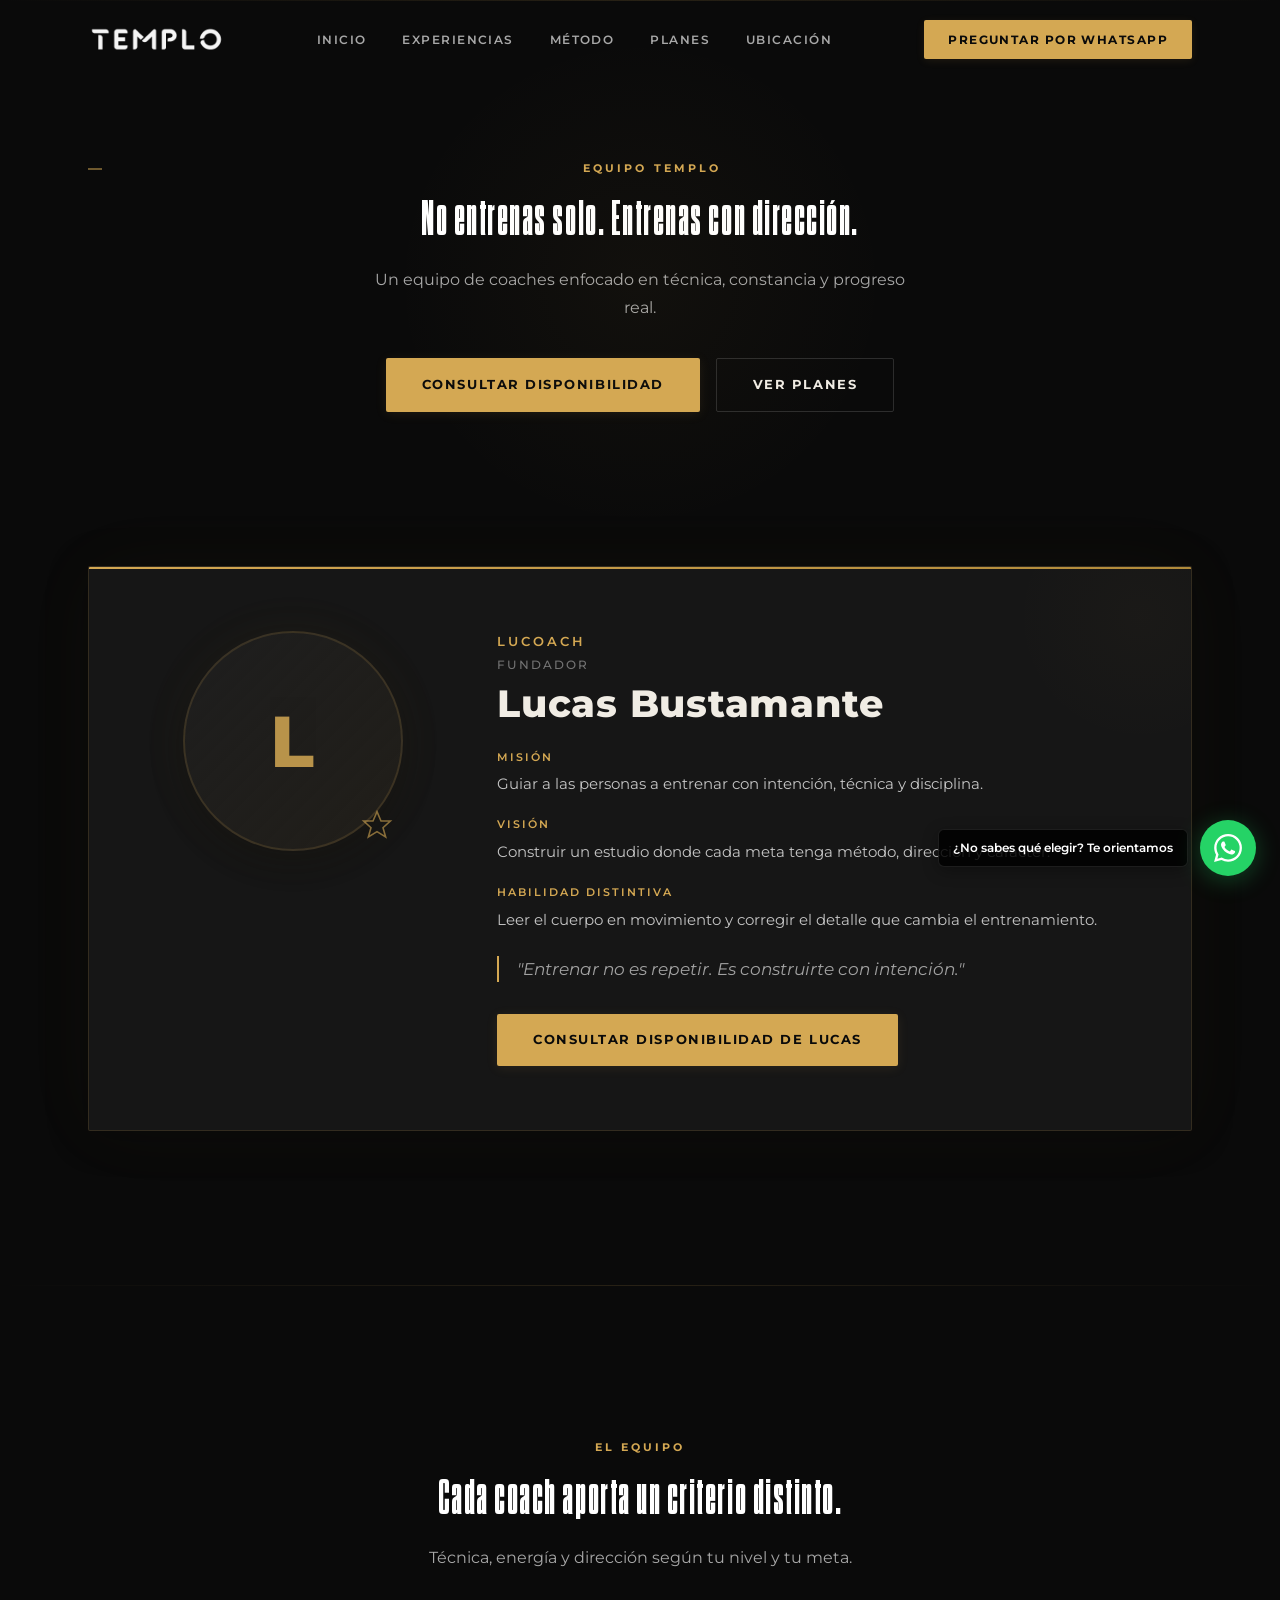
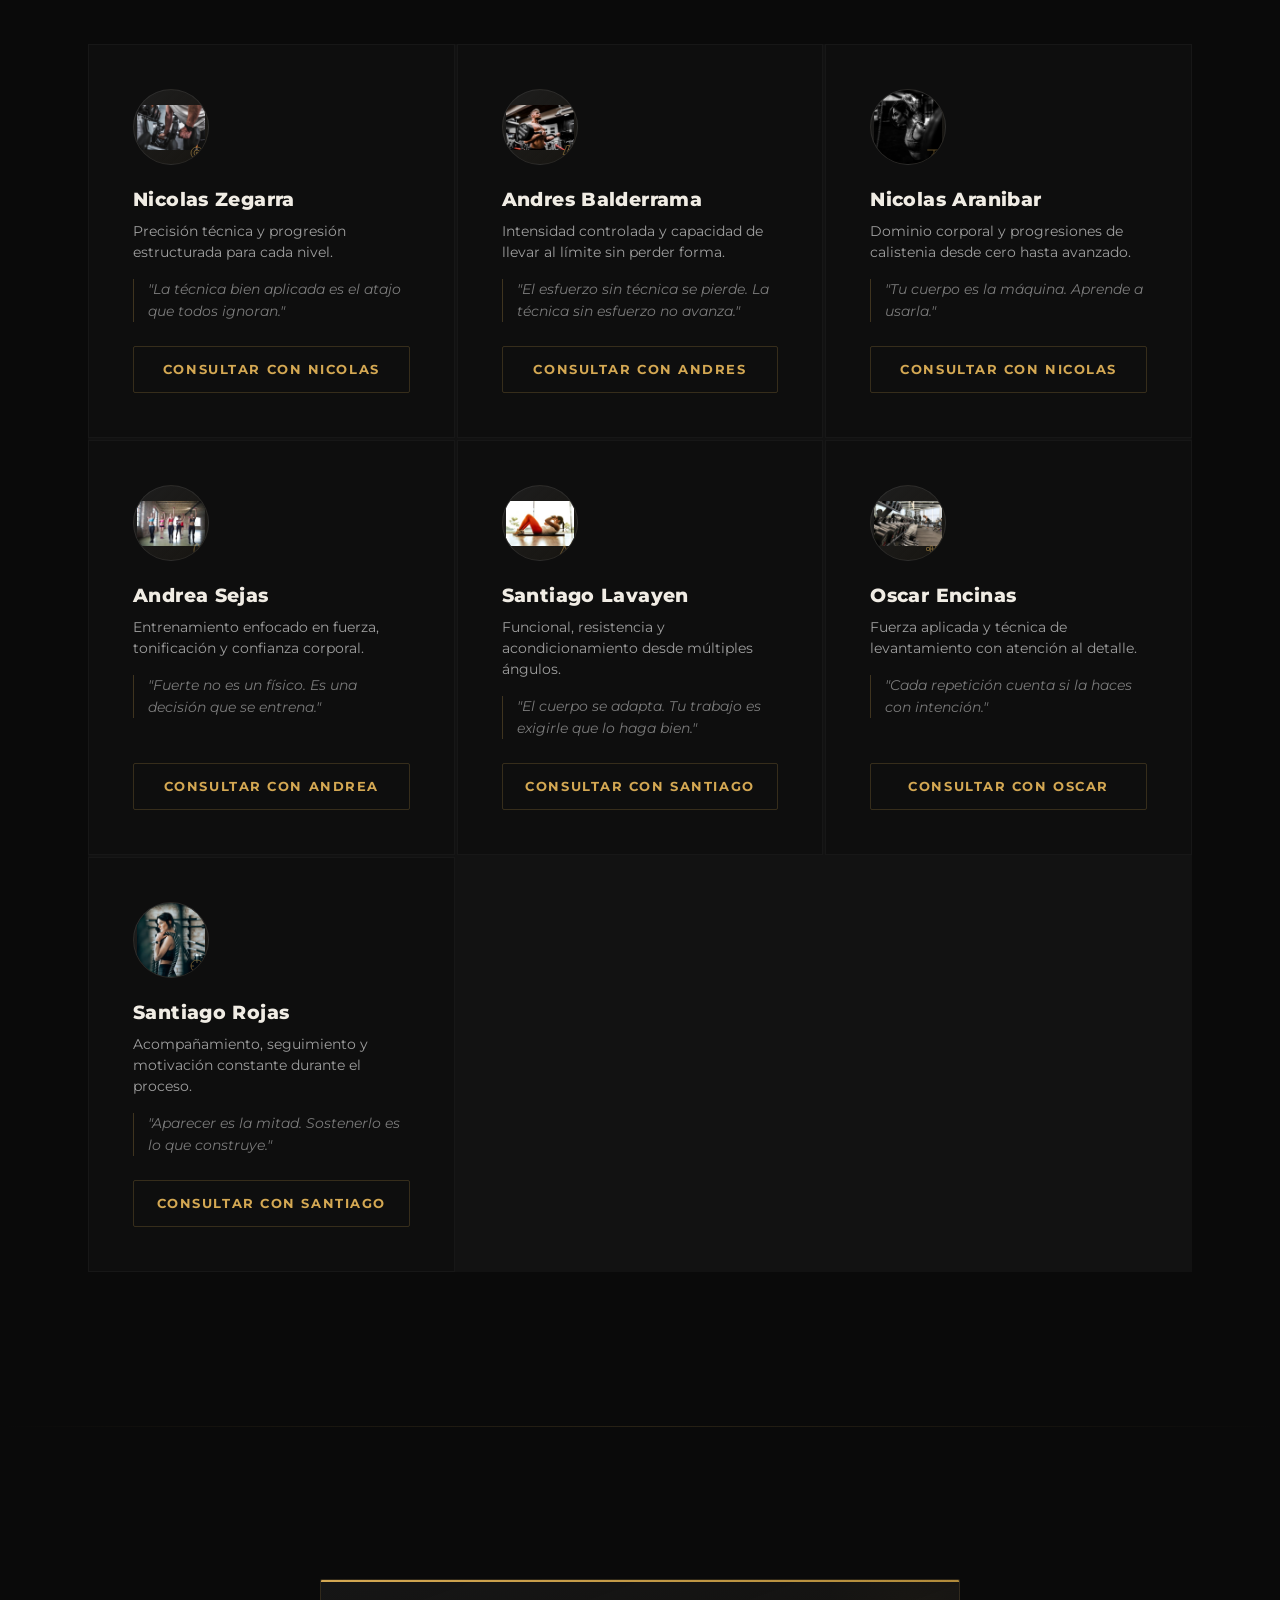
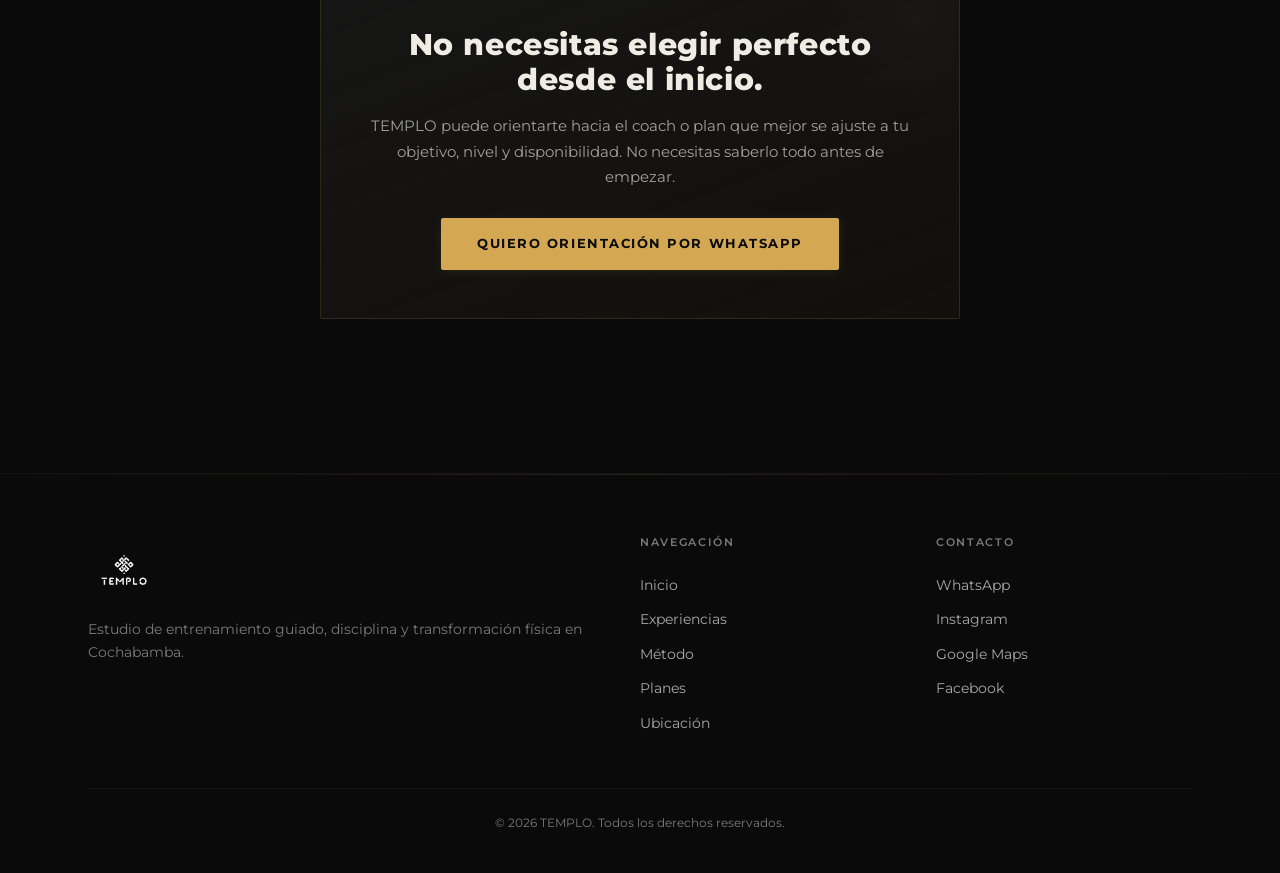
==== commit 71a6b98d: "feat: Phase 4E — Assisted Navigation & Beginner-Friendly UX - Add 'Empieza Aquí' guided section with" ====
--- a/coaches/index.html
+++ b/coaches/index.html
@@ -36,7 +36,7 @@
         <a href="../#plans" class="nav__link">Planes</a>
         <a href="../#location" class="nav__link">Ubicación</a>
       </div>
-      <a href="https://wa.me/59172001680?text=Hola%2C%20me%20interesa%20conocer%20al%20equipo%20de%20coaches%20de%20TEMPLO.%20%C2%BFMe%20pueden%20orientar%3F" class="nav__cta" target="_blank" rel="noopener" data-cta="nav-whatsapp">Agendar Visita</a>
+      <a href="https://wa.me/59172001680?text=Hola%2C%20me%20interesa%20conocer%20al%20equipo%20de%20coaches%20de%20TEMPLO.%20%C2%BFMe%20pueden%20orientar%3F" class="nav__cta" target="_blank" rel="noopener" data-cta="nav-whatsapp">Preguntar por WhatsApp</a>
       <button class="nav__toggle" id="navToggle" aria-label="Abrir menú" aria-expanded="false"><span></span><span></span><span></span></button>
     </div>
   </nav>
@@ -44,9 +44,9 @@
     <a href="../" class="mobile-menu__link">Inicio</a>
     <a href="../experiencias/" class="mobile-menu__link">Experiencias</a>
     <a href="../metodo/" class="mobile-menu__link">Método</a>
-    <a href="../#plans" class="mobile-menu__link">Planes</a>
+    <a href="../#plans" class="mobile-menu__link">Planes y precios</a>
     <a href="../#location" class="mobile-menu__link">Ubicación</a>
-    <a href="https://wa.me/59172001680?text=Hola%2C%20me%20interesa%20conocer%20al%20equipo%20de%20coaches%20de%20TEMPLO.%20%C2%BFMe%20pueden%20orientar%3F" class="mobile-menu__cta" target="_blank" rel="noopener" data-cta="mobile-menu-whatsapp">Agendar Visita</a>
+    <a href="https://wa.me/59172001680?text=Hola%2C%20me%20interesa%20conocer%20al%20equipo%20de%20coaches%20de%20TEMPLO.%20%C2%BFMe%20pueden%20orientar%3F" class="mobile-menu__cta" target="_blank" rel="noopener" data-cta="mobile-menu-whatsapp">Preguntar por WhatsApp</a>
   </div>
 
   <!-- ========== PAGE HERO ========== -->
@@ -150,9 +150,12 @@
     </div>
   </footer>
 
-  <a href="https://wa.me/59172001680?text=Hola%2C%20me%20interesa%20entrenar%20en%20TEMPLO.%20%C2%BFMe%20pueden%20dar%20informaci%C3%B3n%3F" class="whatsapp-float" target="_blank" rel="noopener" aria-label="Contactar por WhatsApp" data-cta="floating-whatsapp">
+  <div class="whatsapp-float-wrap">
+    <span class="whatsapp-float-label">¿No sabes qué elegir? Te orientamos</span>
+    <a href="https://wa.me/59172001680?text=Hola%2C%20me%20interesa%20entrenar%20en%20TEMPLO.%20%C2%BFMe%20pueden%20dar%20informaci%C3%B3n%3F" class="whatsapp-float" target="_blank" rel="noopener" aria-label="Contactar por WhatsApp" data-cta="floating-whatsapp">
     <svg width="28" height="28" viewBox="0 0 24 24" fill="currentColor"><path d="M17.472 14.382c-.297-.149-1.758-.867-2.03-.967-.273-.099-.471-.148-.67.15-.197.297-.767.966-.94 1.164-.173.199-.347.223-.644.075-.297-.15-1.255-.463-2.39-1.475-.883-.788-1.48-1.761-1.653-2.059-.173-.297-.018-.458.13-.606.134-.133.298-.347.446-.52.149-.174.198-.298.298-.497.099-.198.05-.371-.025-.52-.075-.149-.669-1.612-.916-2.207-.242-.579-.487-.5-.669-.51-.173-.008-.371-.01-.57-.01-.198 0-.52.074-.792.372-.272.297-1.04 1.016-1.04 2.479 0 1.462 1.065 2.875 1.213 3.074.149.198 2.096 3.2 5.077 4.487.709.306 1.262.489 1.694.625.712.227 1.36.195 1.871.118.571-.085 1.758-.719 2.006-1.413.248-.694.248-1.289.173-1.413-.074-.124-.272-.198-.57-.347m-5.421 7.403h-.004a9.87 9.87 0 01-5.031-1.378l-.361-.214-3.741.982.998-3.648-.235-.374a9.86 9.86 0 01-1.51-5.26c.001-5.45 4.436-9.884 9.888-9.884 2.64 0 5.122 1.03 6.988 2.898a9.825 9.825 0 012.893 6.994c-.003 5.45-4.437 9.884-9.885 9.884m8.413-18.297A11.815 11.815 0 0012.05 0C5.495 0 .16 5.335.157 11.892c0 2.096.547 4.142 1.588 5.945L.057 24l6.305-1.654a11.882 11.882 0 005.683 1.448h.005c6.554 0 11.89-5.335 11.893-11.893a11.821 11.821 0 00-3.48-8.413z"/></svg>
   </a>
+  </div>
 
   <script src="coaches.js"></script>
 </body>
--- a/styles.css
+++ b/styles.css
@@ -2646,11 +2646,38 @@
 /* ========================================
    WHATSAPP FLOATING BUTTON
    ======================================== */
-.whatsapp-float {
+.whatsapp-float-wrap {
   position: fixed;
   bottom: 24px;
   right: 24px;
   z-index: 900;
+  display: flex;
+  align-items: center;
+  gap: 12px;
+}
+
+.whatsapp-float-label {
+  display: none;
+  font-family: var(--font-body);
+  font-size: 0.75rem;
+  font-weight: 600;
+  color: var(--white-pure);
+  background: rgba(0,0,0,0.85);
+  border: 1px solid rgba(255,255,255,0.1);
+  border-radius: 6px;
+  padding: 8px 14px;
+  white-space: nowrap;
+  box-shadow: 0 4px 16px rgba(0,0,0,0.3);
+  pointer-events: none;
+}
+
+@media (min-width: 769px) {
+  .whatsapp-float-label {
+    display: block;
+  }
+}
+
+.whatsapp-float {
   width: 56px;
   height: 56px;
   background: #25D366;
@@ -2661,11 +2688,181 @@
   color: white;
   box-shadow: 0 4px 24px rgba(37, 211, 102, 0.3);
   transition: all 0.35s var(--ease);
+  flex-shrink: 0;
 }
 
 .whatsapp-float:hover {
   transform: scale(1.1);
   box-shadow: 0 6px 32px rgba(37, 211, 102, 0.5);
+}
+
+/* ========================================
+   EMPIEZA AQUÍ — GUIDED START
+   ======================================== */
+.start-here {
+  padding: clamp(60px, 6vw, 100px) 0;
+  background: linear-gradient(180deg, rgba(0,0,0,0) 0%, rgba(212,168,83,0.03) 50%, rgba(0,0,0,0) 100%);
+}
+
+.start-here__steps {
+  display: grid;
+  grid-template-columns: repeat(4, 1fr);
+  gap: 20px;
+  margin-top: 48px;
+}
+
+.start-here__step {
+  display: flex;
+  flex-direction: column;
+  padding: 28px 24px;
+  background: rgba(255,255,255,0.02);
+  border: 1px solid rgba(255,255,255,0.06);
+  border-radius: 4px;
+  text-decoration: none;
+  color: var(--white);
+  transition: all 0.35s var(--ease);
+  position: relative;
+}
+
+.start-here__step:hover {
+  border-color: rgba(212,168,83,0.3);
+  background: rgba(212,168,83,0.04);
+  transform: translateY(-2px);
+}
+
+.start-here__step--cta {
+  border-color: rgba(212,168,83,0.2);
+  background: rgba(212,168,83,0.04);
+}
+
+.start-here__num {
+  display: flex;
+  align-items: center;
+  justify-content: center;
+  width: 36px;
+  height: 36px;
+  border: 1px solid rgba(212,168,83,0.4);
+  border-radius: 50%;
+  font-family: var(--font-body);
+  font-size: 0.85rem;
+  font-weight: 700;
+  color: var(--accent);
+  margin-bottom: 16px;
+}
+
+.start-here__step-title {
+  font-family: var(--font-body);
+  font-size: 0.95rem;
+  font-weight: 700;
+  margin-bottom: 8px;
+  color: var(--white-pure);
+}
+
+.start-here__step-text {
+  font-size: 0.82rem;
+  color: var(--gray-light);
+  line-height: 1.6;
+  margin-bottom: 16px;
+  flex: 1;
+}
+
+.start-here__cta {
+  font-size: 0.72rem;
+  font-weight: 700;
+  letter-spacing: 0.08em;
+  text-transform: uppercase;
+  color: var(--accent);
+  transition: color 0.3s;
+}
+
+.start-here__step:hover .start-here__cta {
+  color: var(--accent-light);
+}
+
+@media (max-width: 900px) {
+  .start-here__steps {
+    grid-template-columns: repeat(2, 1fr);
+  }
+}
+
+@media (max-width: 480px) {
+  .start-here__steps {
+    grid-template-columns: 1fr;
+    gap: 14px;
+  }
+  .start-here__step {
+    padding: 22px 20px;
+  }
+}
+
+/* ========================================
+   WHATSAPP FOLLOW-UP TRUST BLOCK
+   ======================================== */
+.after-write {
+  padding: clamp(40px, 4vw, 64px) 0;
+}
+
+.after-write__inner {
+  text-align: center;
+  max-width: 640px;
+  margin: 0 auto;
+}
+
+.after-write__title {
+  font-family: var(--font-body);
+  font-size: clamp(1.1rem, 2vw, 1.35rem);
+  font-weight: 700;
+  color: var(--white-pure);
+  margin-bottom: 28px;
+}
+
+.after-write__steps {
+  display: flex;
+  gap: 24px;
+  justify-content: center;
+  margin-bottom: 32px;
+  flex-wrap: wrap;
+}
+
+.after-write__step {
+  display: flex;
+  align-items: flex-start;
+  gap: 10px;
+  text-align: left;
+  flex: 1;
+  min-width: 120px;
+  max-width: 160px;
+}
+
+.after-write__num {
+  display: flex;
+  align-items: center;
+  justify-content: center;
+  width: 24px;
+  height: 24px;
+  min-width: 24px;
+  border: 1px solid rgba(212,168,83,0.4);
+  border-radius: 50%;
+  font-size: 0.7rem;
+  font-weight: 700;
+  color: var(--accent);
+}
+
+.after-write__text {
+  font-size: 0.82rem;
+  color: var(--gray-light);
+  line-height: 1.5;
+}
+
+@media (max-width: 600px) {
+  .after-write__steps {
+    flex-direction: column;
+    align-items: center;
+    gap: 16px;
+  }
+  .after-write__step {
+    max-width: 280px;
+  }
 }
 
 /* ========================================
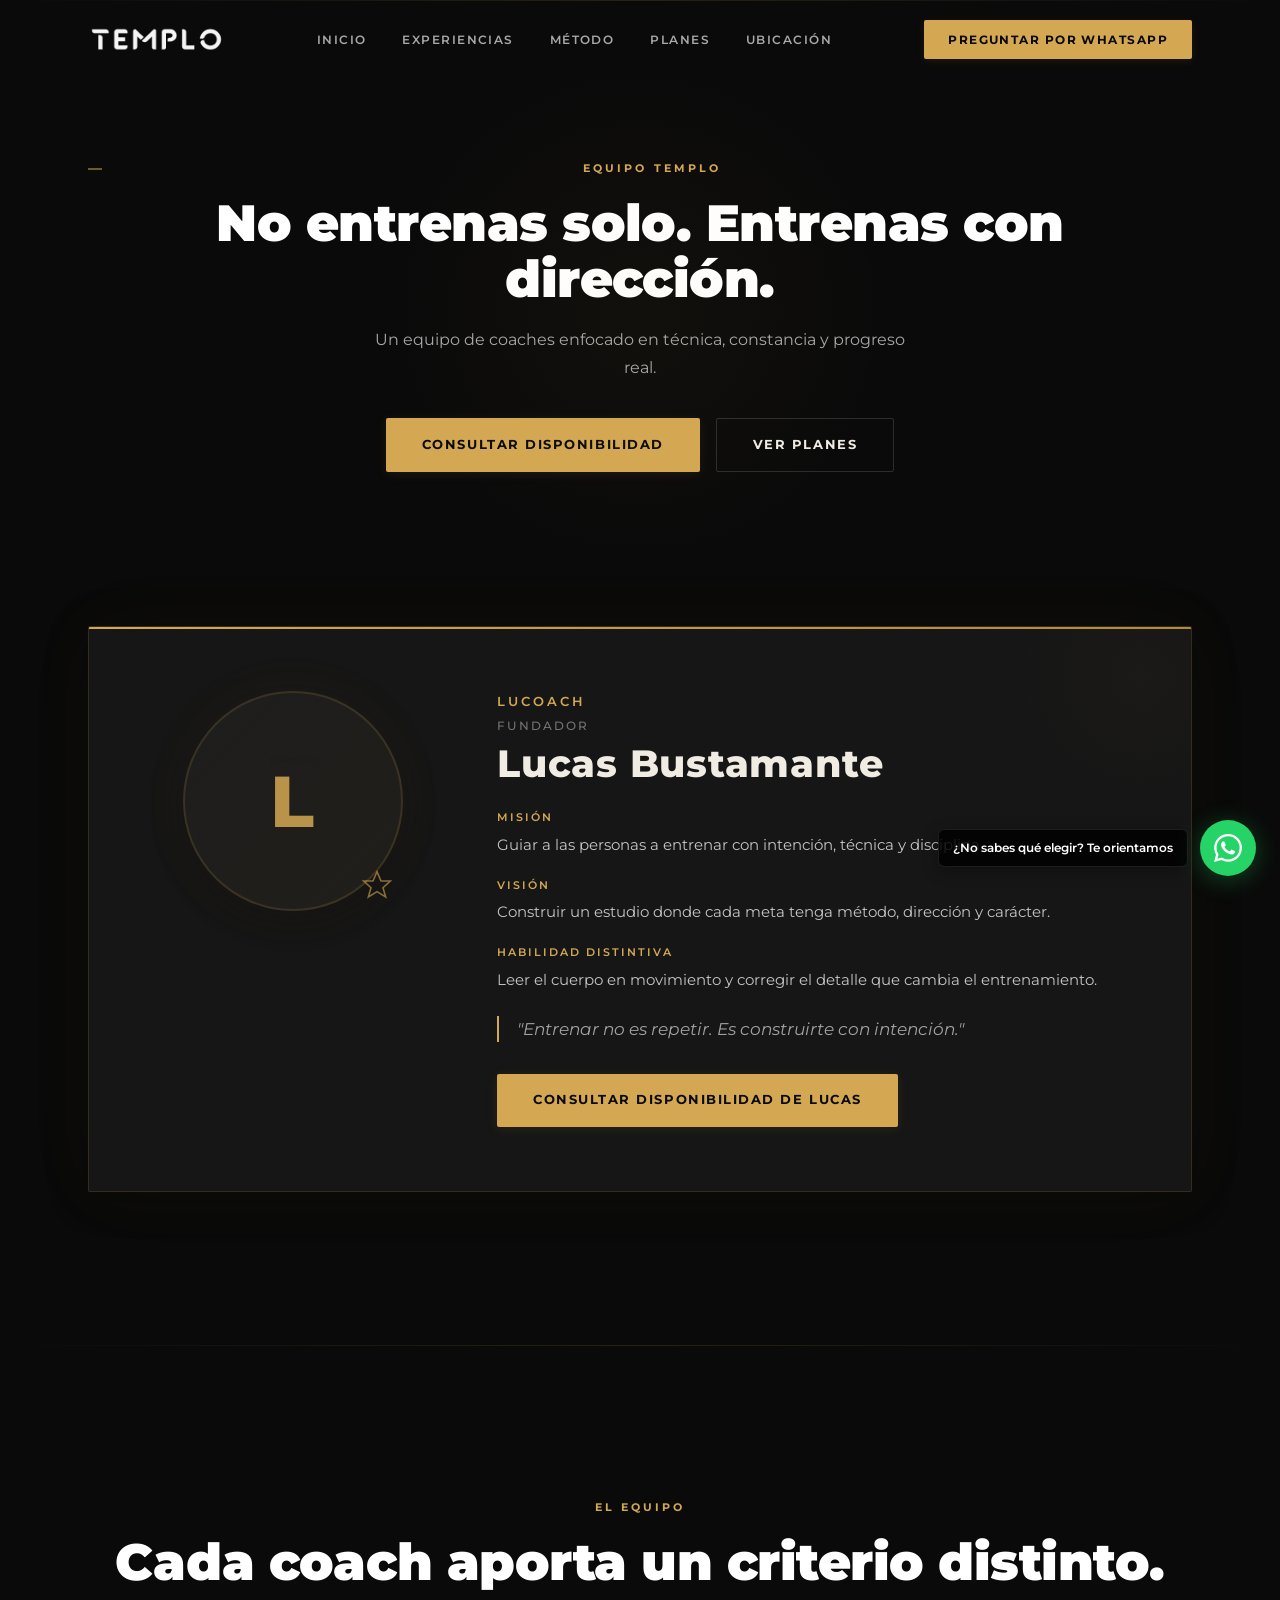
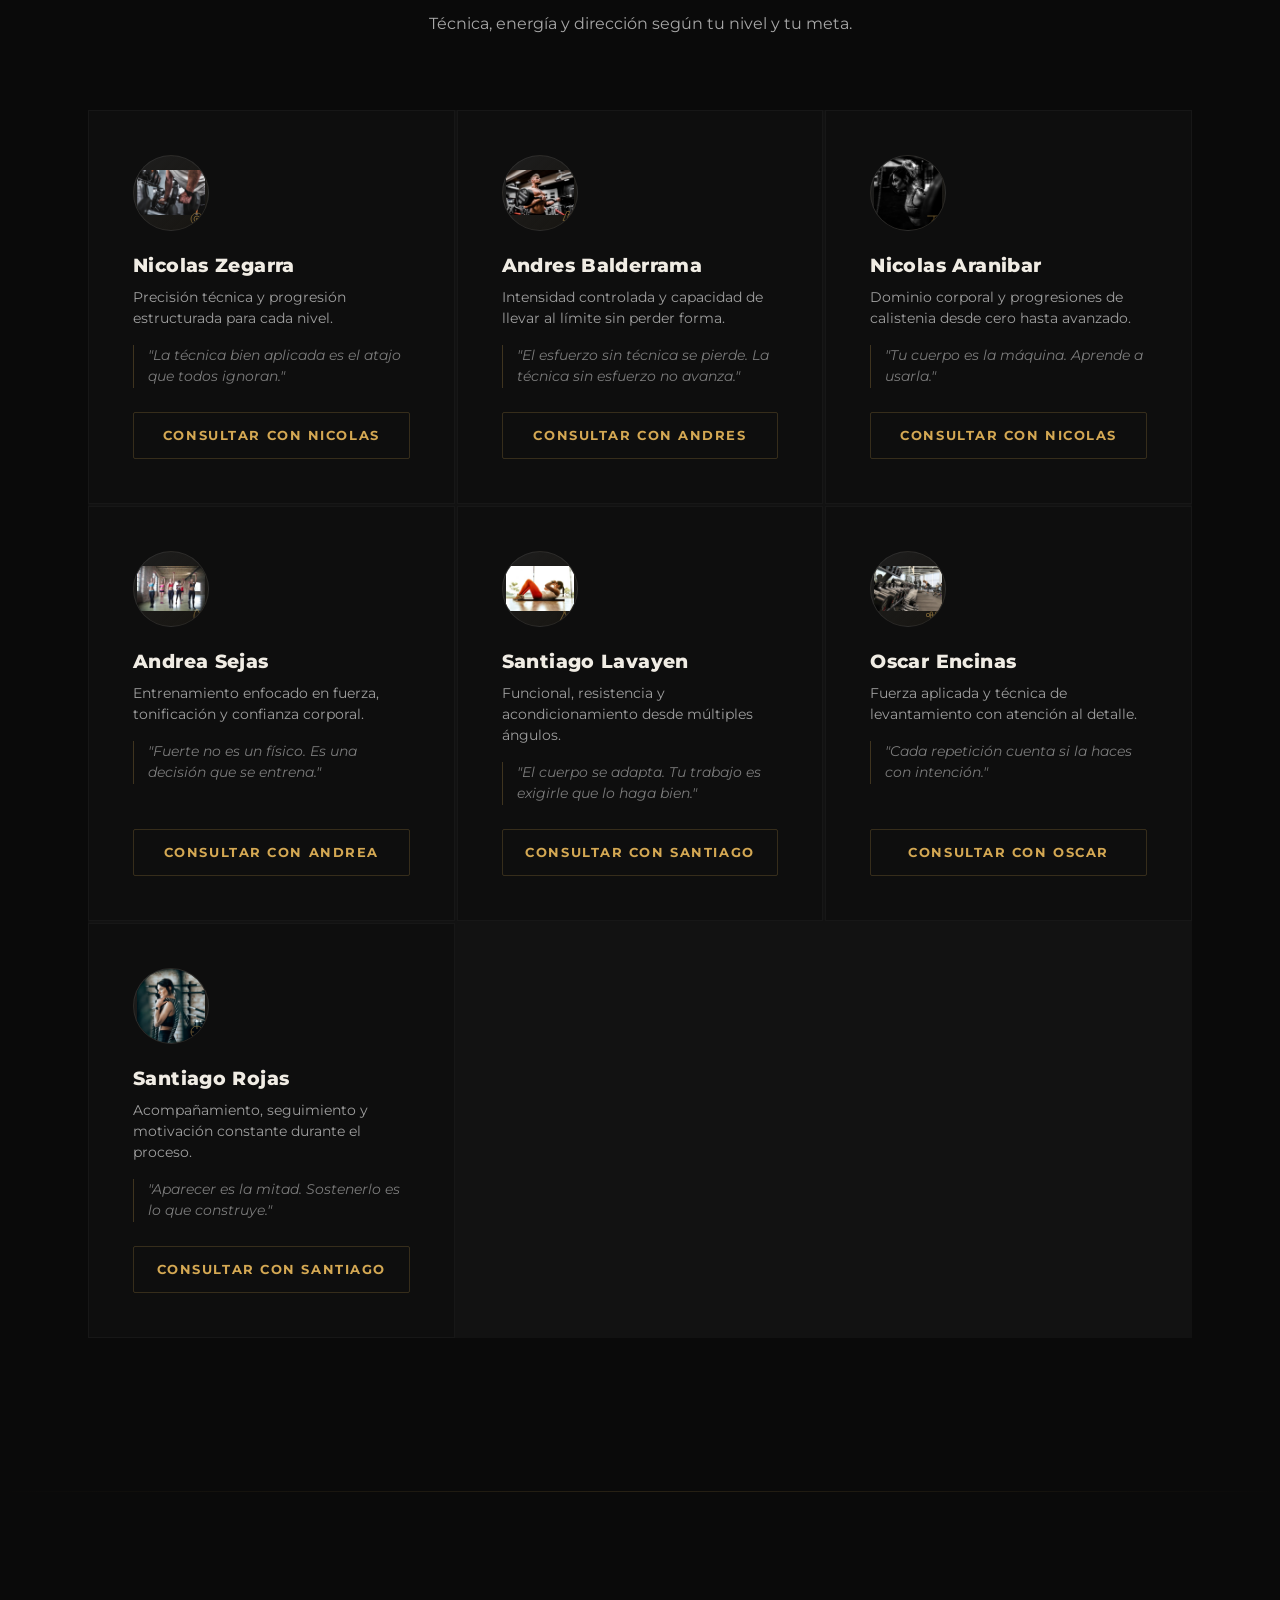
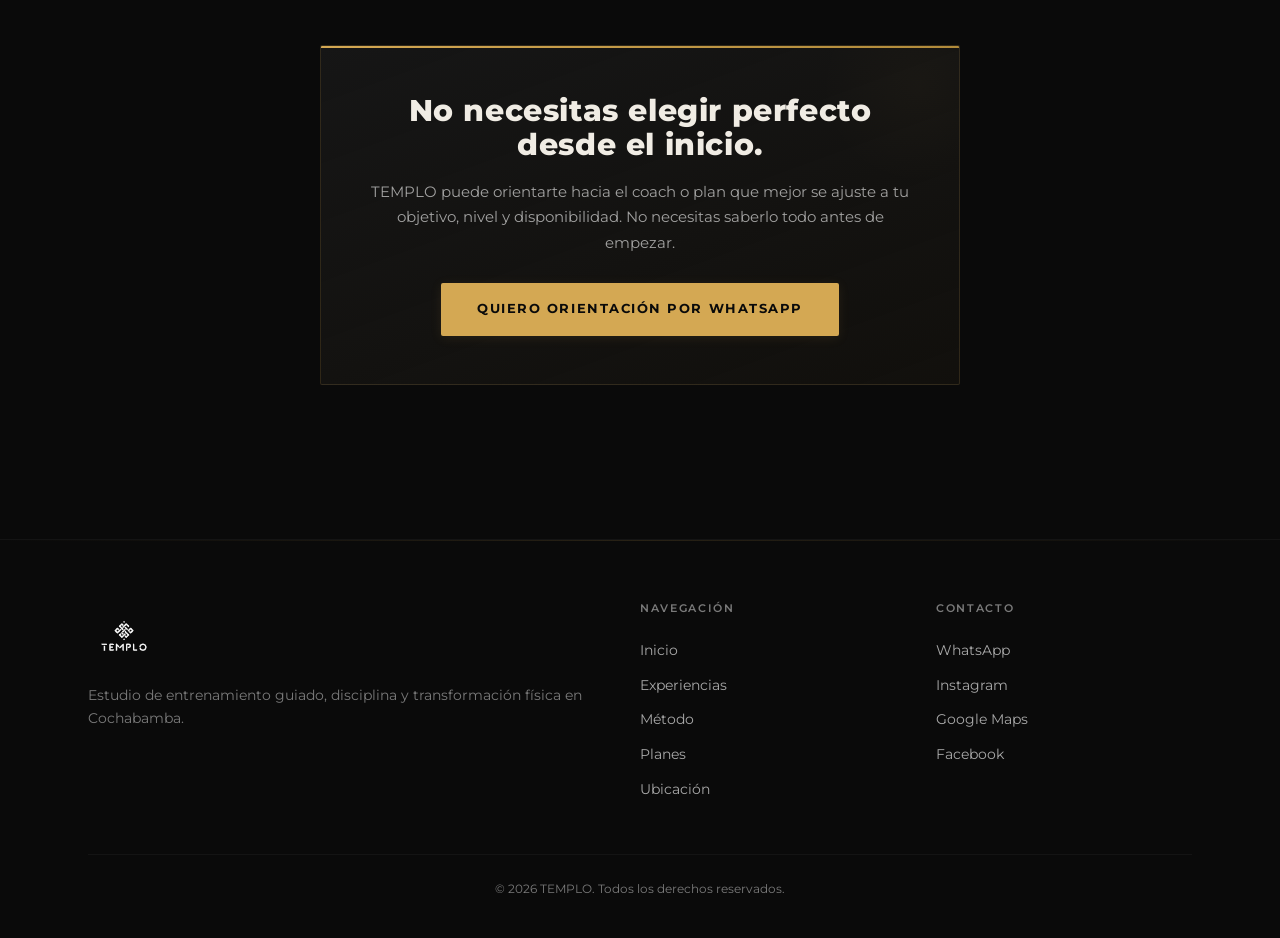
==== commit 5c8f0a7b: "Phase 5C: Coaches fallback + final launch QA - Added static coach cards in /coaches/ as JS fallback " ====
--- a/coaches/index.html
+++ b/coaches/index.html
@@ -106,7 +106,56 @@
         <p class="section-sub">Técnica, energía y dirección según tu nivel y tu meta.</p>
       </div>
       <div class="team-grid" id="teamGrid">
-        <!-- Rendered by JS -->
+        <!-- Static fallback — JS replaces with enhanced cards when available -->
+        <article class="team-card">
+          <div class="team-card__portrait"><span class="team-card__initial">NZ</span></div>
+          <h3 class="team-card__name">Nicolas Zegarra</h3>
+          <p class="team-card__ability">Precisión técnica y progresión estructurada para cada nivel.</p>
+          <div class="team-card__quote">"La técnica bien aplicada es el atajo que todos ignoran."</div>
+          <a href="https://wa.me/59172001680?text=Hola%2C%20me%20interesa%20entrenar%20en%20TEMPLO%20con%20Nicolas%20Zegarra.%20%C2%BFMe%20pueden%20ayudar%20con%20su%20disponibilidad%3F" class="btn btn--ghost team-card__cta" target="_blank" rel="noopener">Consultar con Nicolas</a>
+        </article>
+        <article class="team-card">
+          <div class="team-card__portrait"><span class="team-card__initial">AB</span></div>
+          <h3 class="team-card__name">Andres Balderrama</h3>
+          <p class="team-card__ability">Intensidad controlada y capacidad de llevar al límite sin perder forma.</p>
+          <div class="team-card__quote">"El esfuerzo sin técnica se pierde. La técnica sin esfuerzo no avanza."</div>
+          <a href="https://wa.me/59172001680?text=Hola%2C%20me%20interesa%20entrenar%20en%20TEMPLO%20con%20Andres%20Balderrama.%20%C2%BFMe%20pueden%20ayudar%20con%20su%20disponibilidad%3F" class="btn btn--ghost team-card__cta" target="_blank" rel="noopener">Consultar con Andres</a>
+        </article>
+        <article class="team-card">
+          <div class="team-card__portrait"><span class="team-card__initial">NA</span></div>
+          <h3 class="team-card__name">Nicolas Aranibar</h3>
+          <p class="team-card__ability">Dominio corporal y progresiones de calistenia desde cero hasta avanzado.</p>
+          <div class="team-card__quote">"Tu cuerpo es la máquina. Aprende a usarla."</div>
+          <a href="https://wa.me/59172001680?text=Hola%2C%20me%20interesa%20entrenar%20en%20TEMPLO%20con%20Nicolas%20Aranibar.%20%C2%BFMe%20pueden%20ayudar%20con%20su%20disponibilidad%3F" class="btn btn--ghost team-card__cta" target="_blank" rel="noopener">Consultar con Nicolas</a>
+        </article>
+        <article class="team-card">
+          <div class="team-card__portrait"><span class="team-card__initial">AS</span></div>
+          <h3 class="team-card__name">Andrea Sejas</h3>
+          <p class="team-card__ability">Entrenamiento enfocado en fuerza, tonificación y confianza corporal.</p>
+          <div class="team-card__quote">"Fuerte no es un físico. Es una decisión que se entrena."</div>
+          <a href="https://wa.me/59172001680?text=Hola%2C%20me%20interesa%20entrenar%20en%20TEMPLO%20con%20Andrea%20Sejas.%20%C2%BFMe%20pueden%20ayudar%20con%20su%20disponibilidad%3F" class="btn btn--ghost team-card__cta" target="_blank" rel="noopener">Consultar con Andrea</a>
+        </article>
+        <article class="team-card">
+          <div class="team-card__portrait"><span class="team-card__initial">SL</span></div>
+          <h3 class="team-card__name">Santiago Lavayen</h3>
+          <p class="team-card__ability">Funcional, resistencia y acondicionamiento desde múltiples ángulos.</p>
+          <div class="team-card__quote">"El cuerpo se adapta. Tu trabajo es exigirle que lo haga bien."</div>
+          <a href="https://wa.me/59172001680?text=Hola%2C%20me%20interesa%20entrenar%20en%20TEMPLO%20con%20Santiago%20Lavayen.%20%C2%BFMe%20pueden%20ayudar%20con%20su%20disponibilidad%3F" class="btn btn--ghost team-card__cta" target="_blank" rel="noopener">Consultar con Santiago</a>
+        </article>
+        <article class="team-card">
+          <div class="team-card__portrait"><span class="team-card__initial">OE</span></div>
+          <h3 class="team-card__name">Oscar Encinas</h3>
+          <p class="team-card__ability">Fuerza aplicada y técnica de levantamiento con atención al detalle.</p>
+          <div class="team-card__quote">"Cada repetición cuenta si la haces con intención."</div>
+          <a href="https://wa.me/59172001680?text=Hola%2C%20me%20interesa%20entrenar%20en%20TEMPLO%20con%20Oscar%20Encinas.%20%C2%BFMe%20pueden%20ayudar%20con%20su%20disponibilidad%3F" class="btn btn--ghost team-card__cta" target="_blank" rel="noopener">Consultar con Oscar</a>
+        </article>
+        <article class="team-card">
+          <div class="team-card__portrait"><span class="team-card__initial">SR</span></div>
+          <h3 class="team-card__name">Santiago Rojas</h3>
+          <p class="team-card__ability">Acompañamiento, seguimiento y motivación constante durante el proceso.</p>
+          <div class="team-card__quote">"Aparecer es la mitad. Sostenerlo es lo que construye."</div>
+          <a href="https://wa.me/59172001680?text=Hola%2C%20me%20interesa%20entrenar%20en%20TEMPLO%20con%20Santiago%20Rojas.%20%C2%BFMe%20pueden%20ayudar%20con%20su%20disponibilidad%3F" class="btn btn--ghost team-card__cta" target="_blank" rel="noopener">Consultar con Santiago</a>
+        </article>
       </div>
     </div>
   </section>
--- a/styles.css
+++ b/styles.css
@@ -43,8 +43,8 @@
   --panel-hover: var(--dark-3);
 
   /* Typography system:
-     Dharma Gothic C = display headings
-     Montserrat = body text */
+     Dharma Gothic C = brand-seal accent words only (1–2 words per section max)
+     Montserrat = full reading system (titles, body, UI, everything) */
   --font-display: 'Dharma Gothic C', 'Montserrat', -apple-system, BlinkMacSystemFont, sans-serif;
   --font-body: 'Montserrat', -apple-system, BlinkMacSystemFont, sans-serif;
   --font: var(--font-body);
@@ -70,12 +70,13 @@
   --motion-ease: cubic-bezier(0.16, 1, 0.3, 1);
 }
 
-/* ---------- DHARMA GOTHIC C — Display Font ----------
-   Dharma = blade, not wallpaper.
-   Use for: hero titles, section titles, metric numbers, large display moments.
-   Do NOT use for: body, paragraphs, FAQ, labels, small UI, buttons.
+/* ---------- DHARMA GOTHIC C — Brand Seal Accent ----------
+   Dharma = brand seal, not title font.
+   Use for: 1–2 strategic accent words per section max (.brand-seal class).
+   Do NOT use for: full titles, sentences, body, FAQ, buttons, nav, cards.
+   Montserrat carries the full reading system.
    Weights: 700 (Bold), 900 (Heavy), 800+italic (ExBoldItalic accent only).
-   --------------------------------------------------- */
+   --------------------------------------------------------- */
 @font-face {
   font-family: 'Dharma Gothic C';
   src: url('assets/fonts/DharmaGothicC-Bold.woff2') format('woff2'),
@@ -287,36 +288,30 @@
 }
 
 .section-title {
-  font-family: var(--font-display);
+  font-family: var(--font-body);
   font-size: clamp(2rem, 4.5vw, 3.2rem);
-  font-weight: 800;
-  line-height: var(--display-lh);
-  letter-spacing: var(--display-ls);
+  font-weight: 900;
+  line-height: 1.08;
+  letter-spacing: -0.01em;
   margin-bottom: 20px;
   color: var(--white-pure);
 }
 
-/* Functional question headings — Montserrat, not Dharma.
-   Pathfinder, FAQ, and similar UI prompts are functional text,
-   not high-impact brand display moments. */
-.pathfinder .section-title,
-.faq .section-title,
-.plans .section-title,
-.location .section-title,
-.exp-comparison .section-title {
-  font-family: var(--font-body);
-  font-weight: 900;
-  letter-spacing: -0.01em;
-  line-height: 1.08;
+/* Brand-seal accent — Dharma for 1–2 strategic words only */
+.brand-seal {
+  font-family: var(--font-display);
+  font-weight: 800;
+  letter-spacing: 0.05em;
+  line-height: 0.95;
+  text-transform: uppercase;
+  display: inline-block;
+  color: var(--accent);
+  white-space: nowrap;
 }
 
 @media (max-width: 600px) {
-  .pathfinder .section-title,
-  .faq .section-title,
-  .plans .section-title,
-  .location .section-title,
-  .exp-comparison .section-title {
-    line-height: 1.12;
+  .brand-seal {
+    letter-spacing: 0.04em;
   }
 }
 
@@ -646,11 +641,11 @@
 }
 
 .hero__title {
-  font-family: var(--font-display);
+  font-family: var(--font-body);
   font-size: clamp(2.4rem, 6vw, 4.4rem);
   font-weight: 900;
-  letter-spacing: var(--display-ls-tight);
-  line-height: var(--display-lh);
+  letter-spacing: -0.015em;
+  line-height: 1.05;
   margin-bottom: 28px;
   opacity: 0;
   transform: translateY(30px);
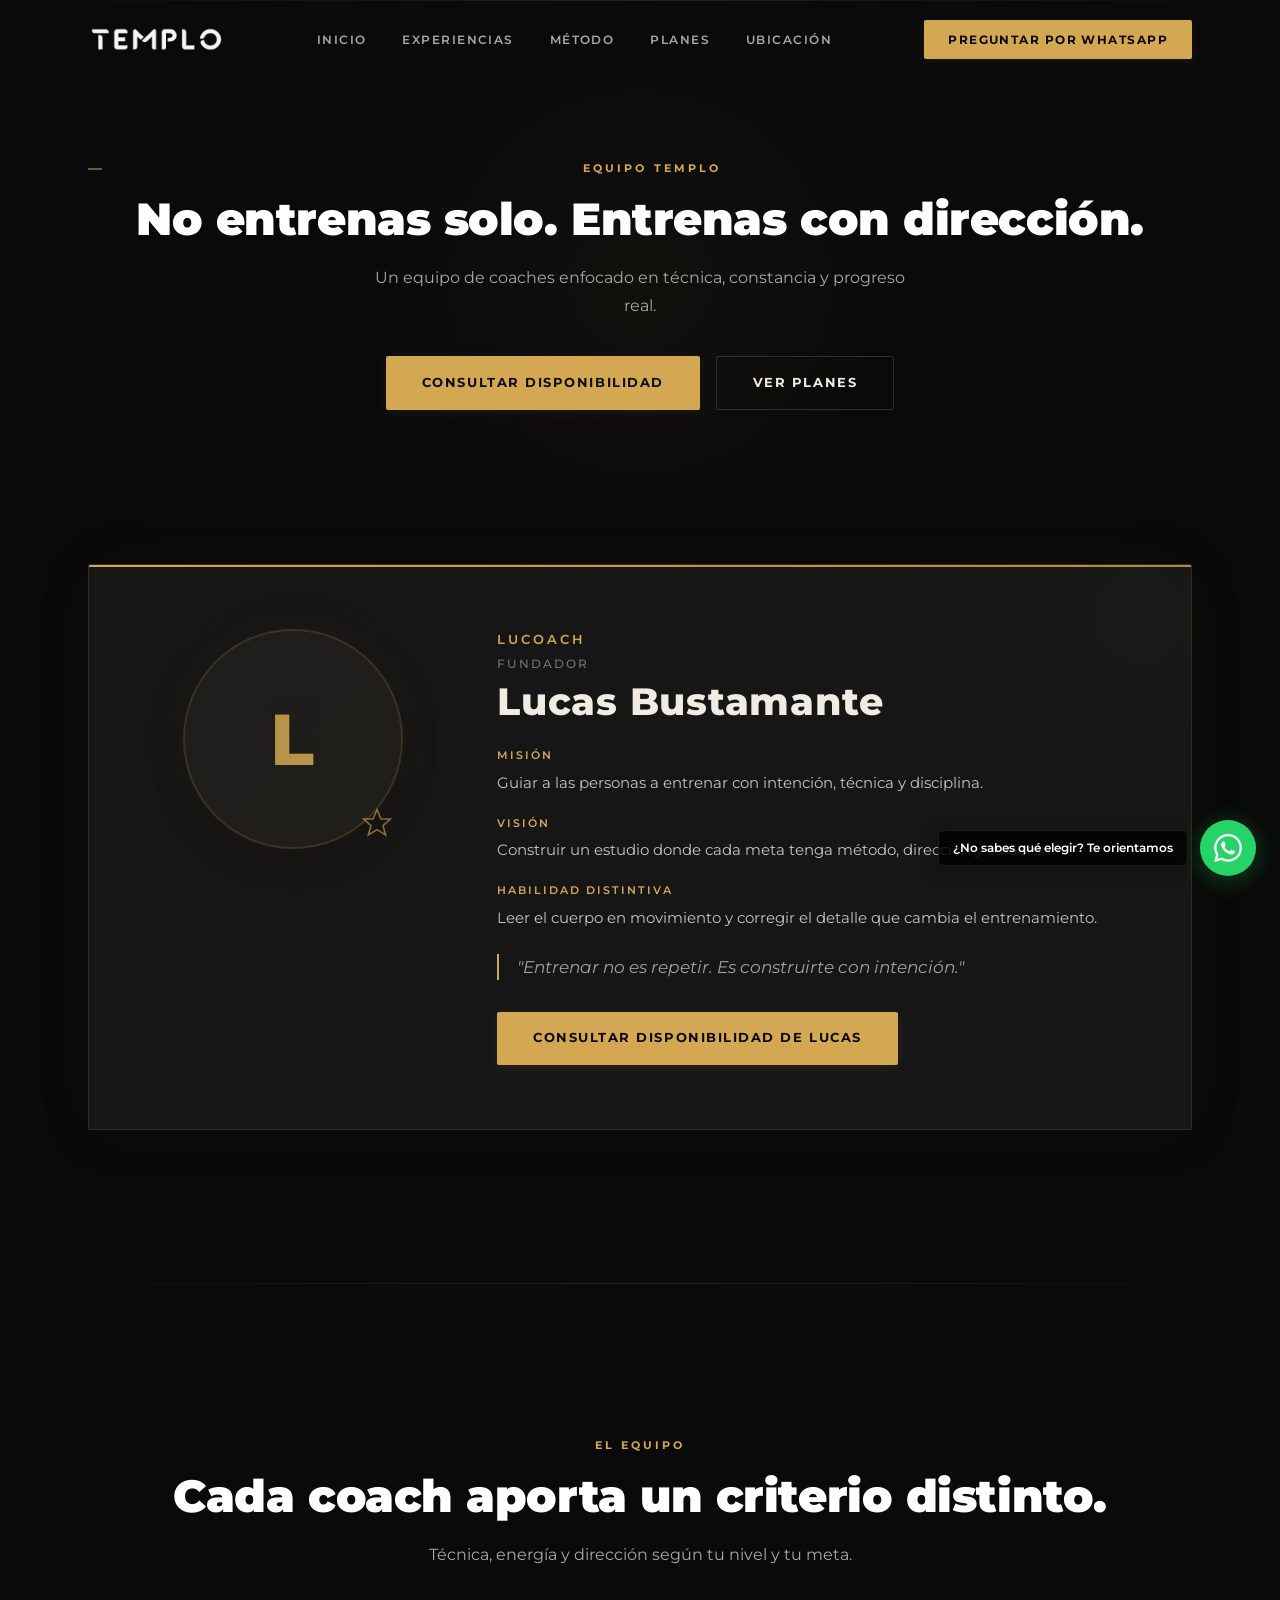
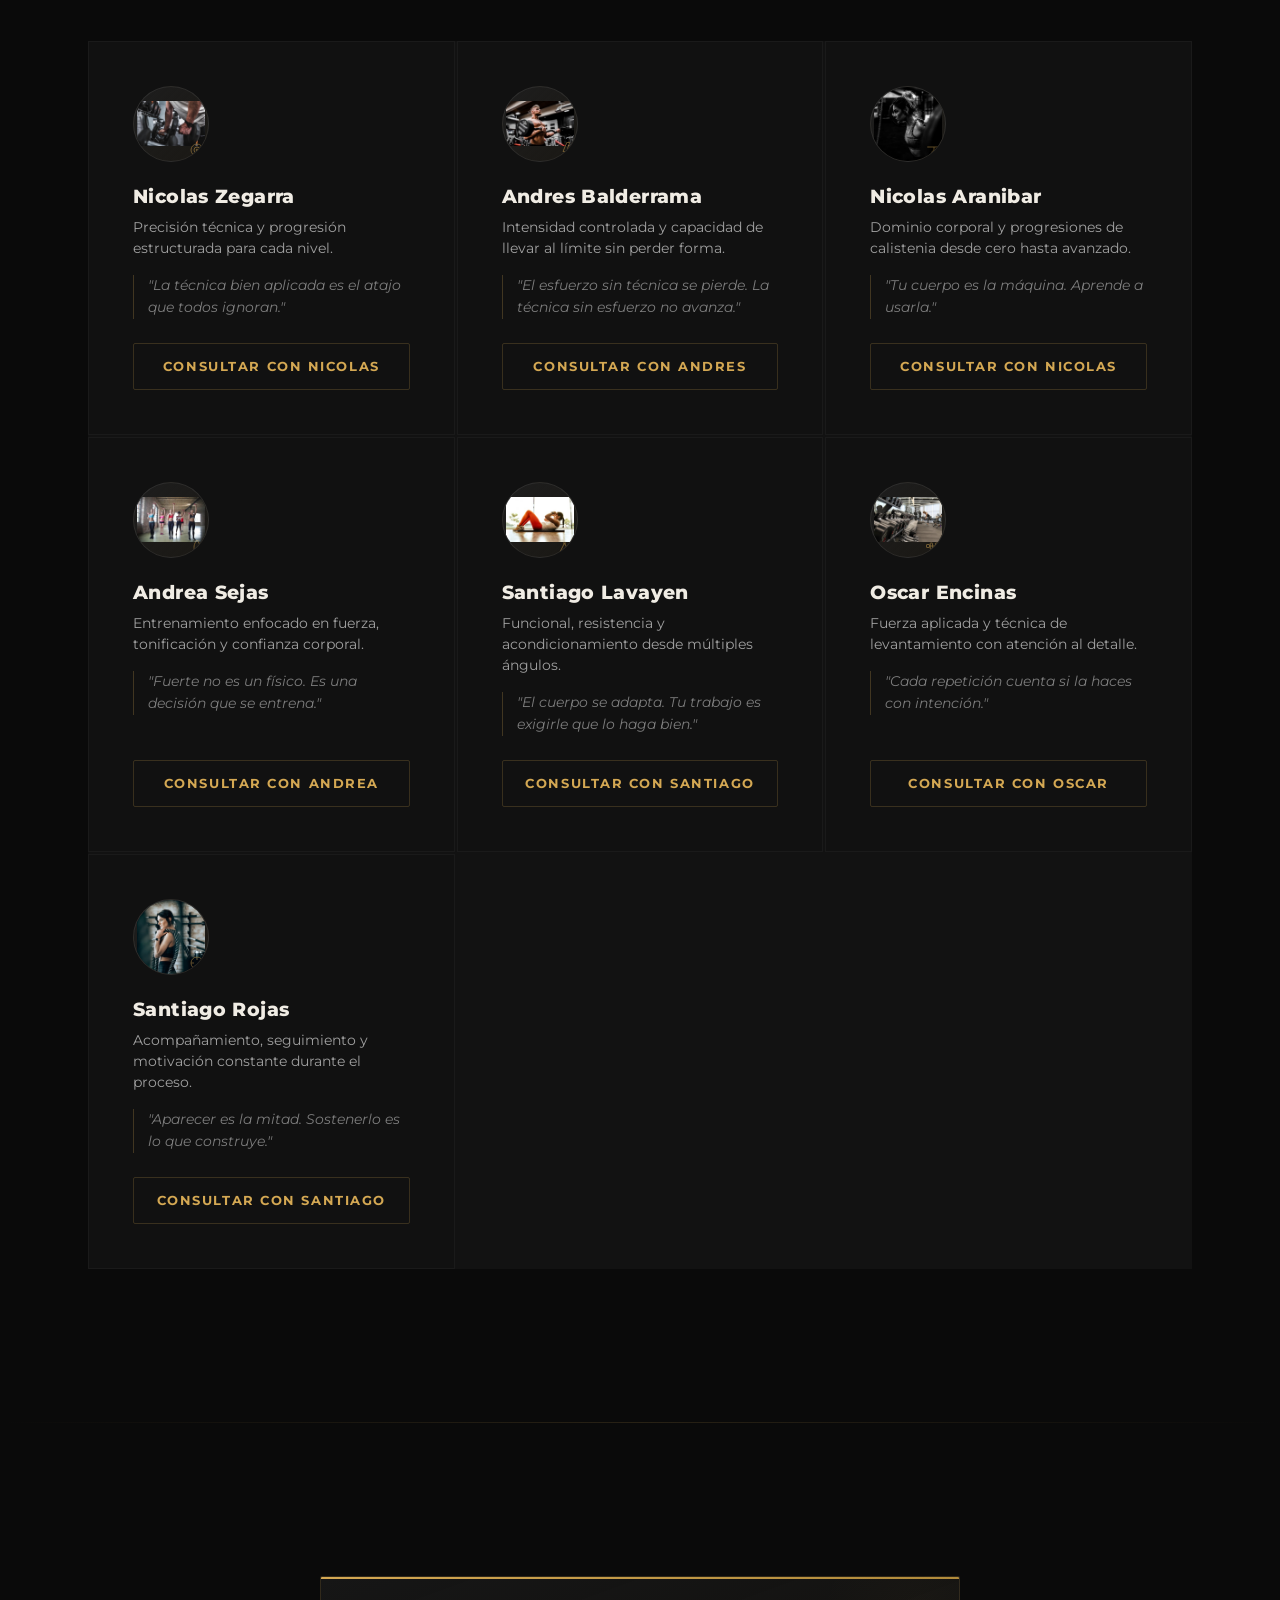
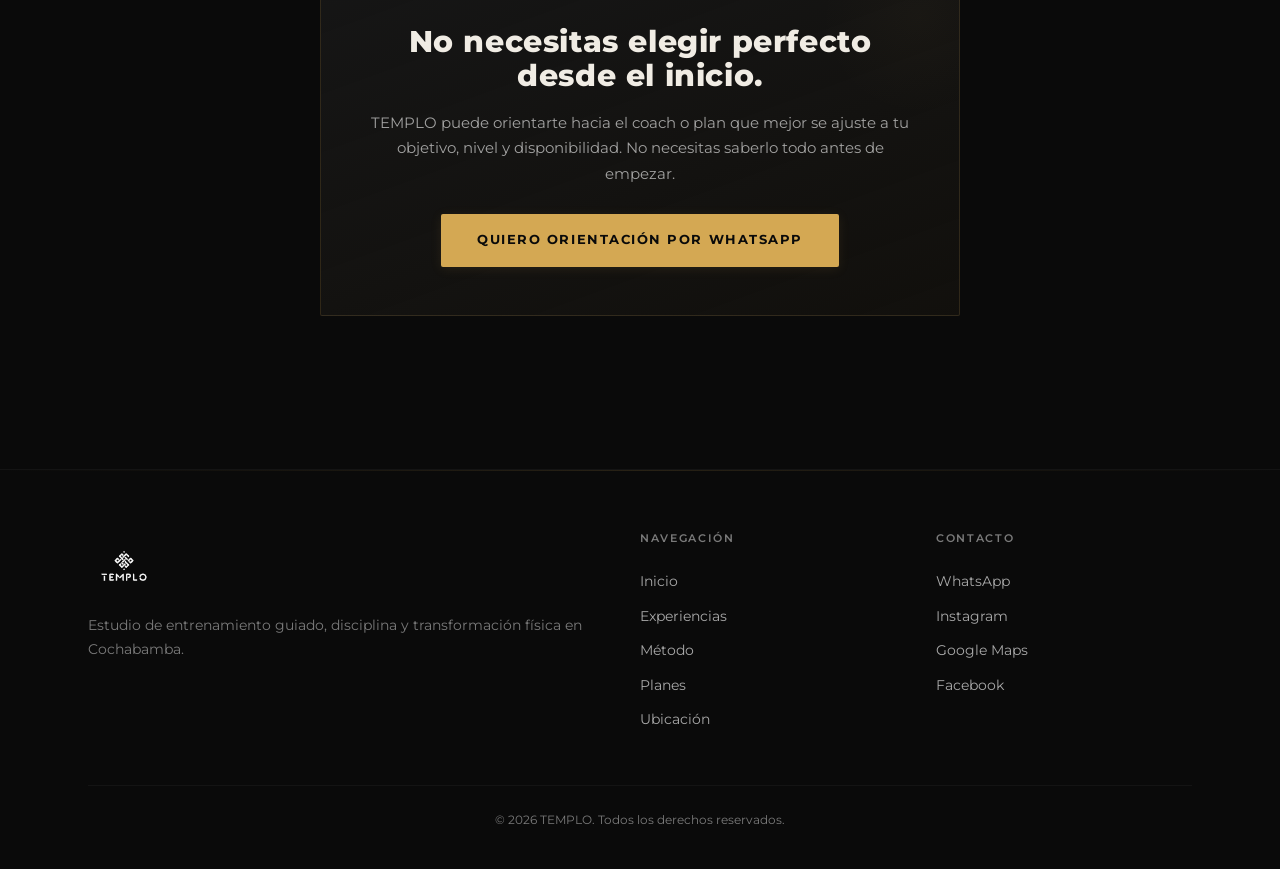
==== commit a5402664: "Phase 2A: Visual, copy, CTA, hours, and factual integrity improvements Technical fixes: - CSS syntax" ====
--- a/coaches/index.html
+++ b/coaches/index.html
@@ -11,6 +11,10 @@
   <meta property="og:image" content="../assets/BUDDHA-og.webp">
   <meta property="og:url" content="https://templo-website-qbw5.vercel.app/coaches/">
   <meta name="theme-color" content="#0a0a0a">
+  <meta name="twitter:card" content="summary_large_image">
+  <meta name="twitter:title" content="TEMPLO — Coaches y Equipo de Entrenamiento en Cochabamba">
+  <meta name="twitter:description" content="Guía, técnica y entrenamiento con dirección. Conoce al equipo de coaches de TEMPLO en Cochabamba.">
+  <meta name="twitter:image" content="../assets/BUDDHA-og.webp">
   <link rel="icon" href="../assets/favicon.ico" sizes="any">
   <link rel="icon" type="image/png" sizes="32x32" href="../assets/favicon-32.png?v=3">
   <link rel="icon" type="image/png" sizes="16x16" href="../assets/favicon-16.png?v=3">
@@ -24,6 +28,7 @@
   <link rel="canonical" href="https://templo-website-qbw5.vercel.app/coaches/">
 </head>
 <body>
+  <a href="#founder" class="skip-to-content">Ir al contenido principal</a>
 
   <!-- ========== NAVIGATION ========== -->
   <nav class="nav" id="nav">
--- a/styles.css
+++ b/styles.css
@@ -12,7 +12,7 @@
 
 :root {
   --black: #0a0a0a;
-  --dark: #0e0e0e;
+  --dark: #111111;
   --dark-2: #161616;
   --dark-3: #1e1e1e;
   --gray: #7a7a7a;
@@ -151,6 +151,28 @@
 button:focus-visible {
   outline: 2px solid var(--accent);
   outline-offset: 2px;
+}
+
+/* Skip to content — accessibility */
+.skip-to-content {
+  position: absolute;
+  top: -100%;
+  left: 16px;
+  z-index: 9999;
+  padding: 12px 24px;
+  background: var(--accent);
+  color: var(--black);
+  font-family: var(--font-body);
+  font-size: 0.85rem;
+  font-weight: 700;
+  letter-spacing: 0.06em;
+  border-radius: 2px;
+  text-decoration: none;
+  transition: top 0.2s ease;
+}
+
+.skip-to-content:focus {
+  top: 16px;
 }
 
 .container {
@@ -289,7 +311,7 @@
 
 .section-title {
   font-family: var(--font-body);
-  font-size: clamp(2rem, 4.5vw, 3.2rem);
+  font-size: clamp(1.8rem, 4vw, 2.8rem);
   font-weight: 900;
   line-height: 1.08;
   letter-spacing: -0.01em;
@@ -767,10 +789,10 @@
 
 .positioning__quote p {
   font-family: var(--font-body);
-  font-size: clamp(1.4rem, 3.2vw, 2.2rem);
-  line-height: 1.5;
-  font-weight: 600;
-  color: var(--white);
+  font-size: clamp(1.1rem, 2.5vw, 1.6rem);
+  line-height: 1.6;
+  font-weight: 500;
+  color: var(--gray-light);
   letter-spacing: 0.01em;
 }
 
@@ -889,7 +911,7 @@
   flex-direction: column;
   padding: clamp(24px, 3vw, 36px);
   background: var(--dark);
-  border: 1px solid rgba(255,255,255,0.04);
+  border: 1px solid rgba(255,255,255,0.08);
   text-decoration: none;
   color: inherit;
   transition: all var(--motion-med) var(--ease);
@@ -1067,7 +1089,7 @@
   background: var(--dark-3);
   cursor: pointer;
   transition: transform var(--motion-med) var(--ease), box-shadow var(--motion-med) var(--ease);
-  border: 1px solid rgba(255,255,255,0.04);
+  border: 1px solid rgba(255,255,255,0.08);
 }
 
 .activity-reel__card:hover {
@@ -1259,7 +1281,7 @@
   position: relative;
   display: flex;
   flex-direction: column;
-  border: 1px solid rgba(255,255,255,0.04);
+  border: 1px solid rgba(255,255,255,0.08);
 }
 
 .exp-card:hover {
@@ -1577,7 +1599,7 @@
   transition: all 0.4s var(--ease);
   position: relative;
   overflow: hidden;
-  border: 1px solid rgba(255,255,255,0.04);
+  border: 1px solid rgba(255,255,255,0.08);
 }
 
 /* Photo accent strip for detail items */
@@ -1839,7 +1861,6 @@
   letter-spacing: 0.02em;
   line-height: 1.2;
 }
-}
 
 .method__desc {
   font-size: 0.85rem;
@@ -1962,7 +1983,7 @@
   flex-direction: column;
   position: relative;
   transition: all var(--motion-med) var(--ease);
-  border: 1px solid rgba(255,255,255,0.04);
+  border: 1px solid rgba(255,255,255,0.08);
 }
 
 .pricing-card:hover {
@@ -2200,7 +2221,7 @@
   text-align: center;
   padding: 32px 24px;
   background: var(--dark-2);
-  border: 1px solid rgba(255,255,255,0.04);
+  border: 1px solid rgba(255,255,255,0.08);
 }
 
 .plans__decide-text {
@@ -2239,7 +2260,7 @@
     background: transparent;
   }
   .pricing-card {
-    border: 1px solid rgba(255,255,255,0.04);
+    border: 1px solid rgba(255,255,255,0.08);
   }
   .pricing-card--premium {
     border-color: var(--accent-border);
@@ -2354,7 +2375,7 @@
   content: '';
   position: absolute;
   inset: 0;
-  border: 1px solid rgba(255,255,255,0.04);
+  border: 1px solid rgba(255,255,255,0.08);
   pointer-events: none;
 }
 
@@ -2652,9 +2673,9 @@
 }
 
 .whatsapp-float-label {
-  display: none;
+  display: block;
   font-family: var(--font-body);
-  font-size: 0.75rem;
+  font-size: 0.72rem;
   font-weight: 600;
   color: var(--white-pure);
   background: rgba(0,0,0,0.85);
@@ -2666,9 +2687,14 @@
   pointer-events: none;
 }
 
-@media (min-width: 769px) {
+@media (max-width: 480px) {
   .whatsapp-float-label {
-    display: block;
+    font-size: 0.65rem;
+    padding: 6px 10px;
+    max-width: 180px;
+    white-space: normal;
+    text-align: right;
+    line-height: 1.3;
   }
 }
 
@@ -3023,7 +3049,7 @@
   text-decoration: none;
   transition: all var(--motion-med) var(--ease);
   letter-spacing: 0.3px;
-  border: 1px solid rgba(255,255,255,0.04);
+  border: 1px solid rgba(255,255,255,0.08);
   border-radius: 2px;
 }
 
@@ -3514,7 +3540,7 @@
   margin-bottom: 16px;
   padding: 8px 14px;
   background: var(--dark-3);
-  border: 1px solid rgba(255,255,255,0.04);
+  border: 1px solid rgba(255,255,255,0.08);
   border-radius: 2px;
   display: inline-block;
 }
@@ -3768,7 +3794,7 @@
   gap: 10px;
   padding: 12px 16px;
   background: var(--dark-3);
-  border: 1px solid rgba(255,255,255,0.04);
+  border: 1px solid rgba(255,255,255,0.08);
   border-radius: 2px;
   font-size: 0.9rem;
   color: var(--gray-light);
@@ -3904,23 +3930,8 @@
 }
 
 /* ========================================
-   CTA ENERGY — Pulse effect on primary buttons
+   CTA ENERGY — Pulse effect removed for cleaner feel
    ======================================== */
-.btn--primary::after {
-  content: '';
-  position: absolute;
-  inset: -2px;
-  background: var(--accent);
-  border-radius: 2px;
-  opacity: 0;
-  z-index: -1;
-  animation: ctaPulse 3s ease-in-out infinite;
-}
-
-@keyframes ctaPulse {
-  0%, 100% { opacity: 0; transform: scale(1); }
-  50% { opacity: 0.15; transform: scale(1.02); }
-}
 
 /* Secondary CTA arrow animation */
 .exp-card__learn-icon {
@@ -3929,12 +3940,6 @@
 
 .exp-card:hover .exp-card__learn-icon {
   transform: translateX(3px);
-}
-
-@media (prefers-reduced-motion: reduce) {
-  .btn--primary::after {
-    animation: none;
-  }
 }
 
 /* ========================================
